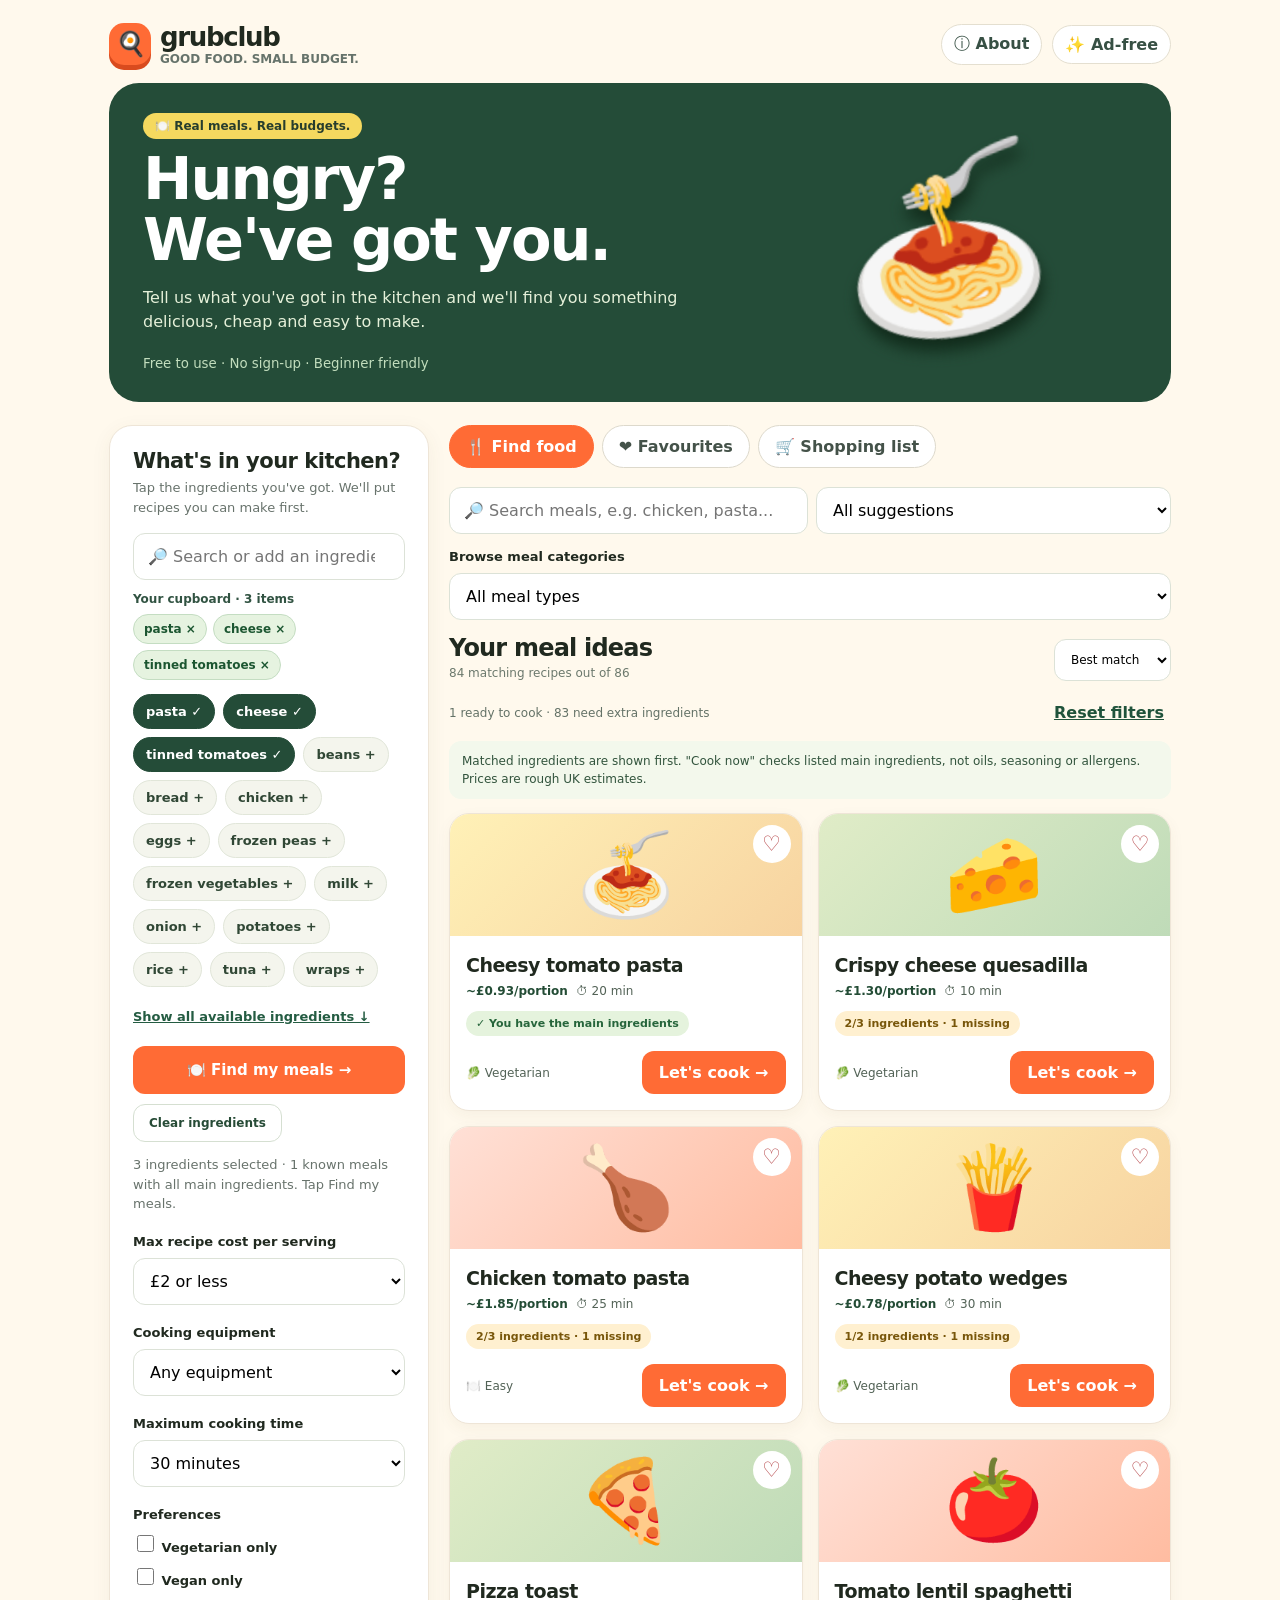
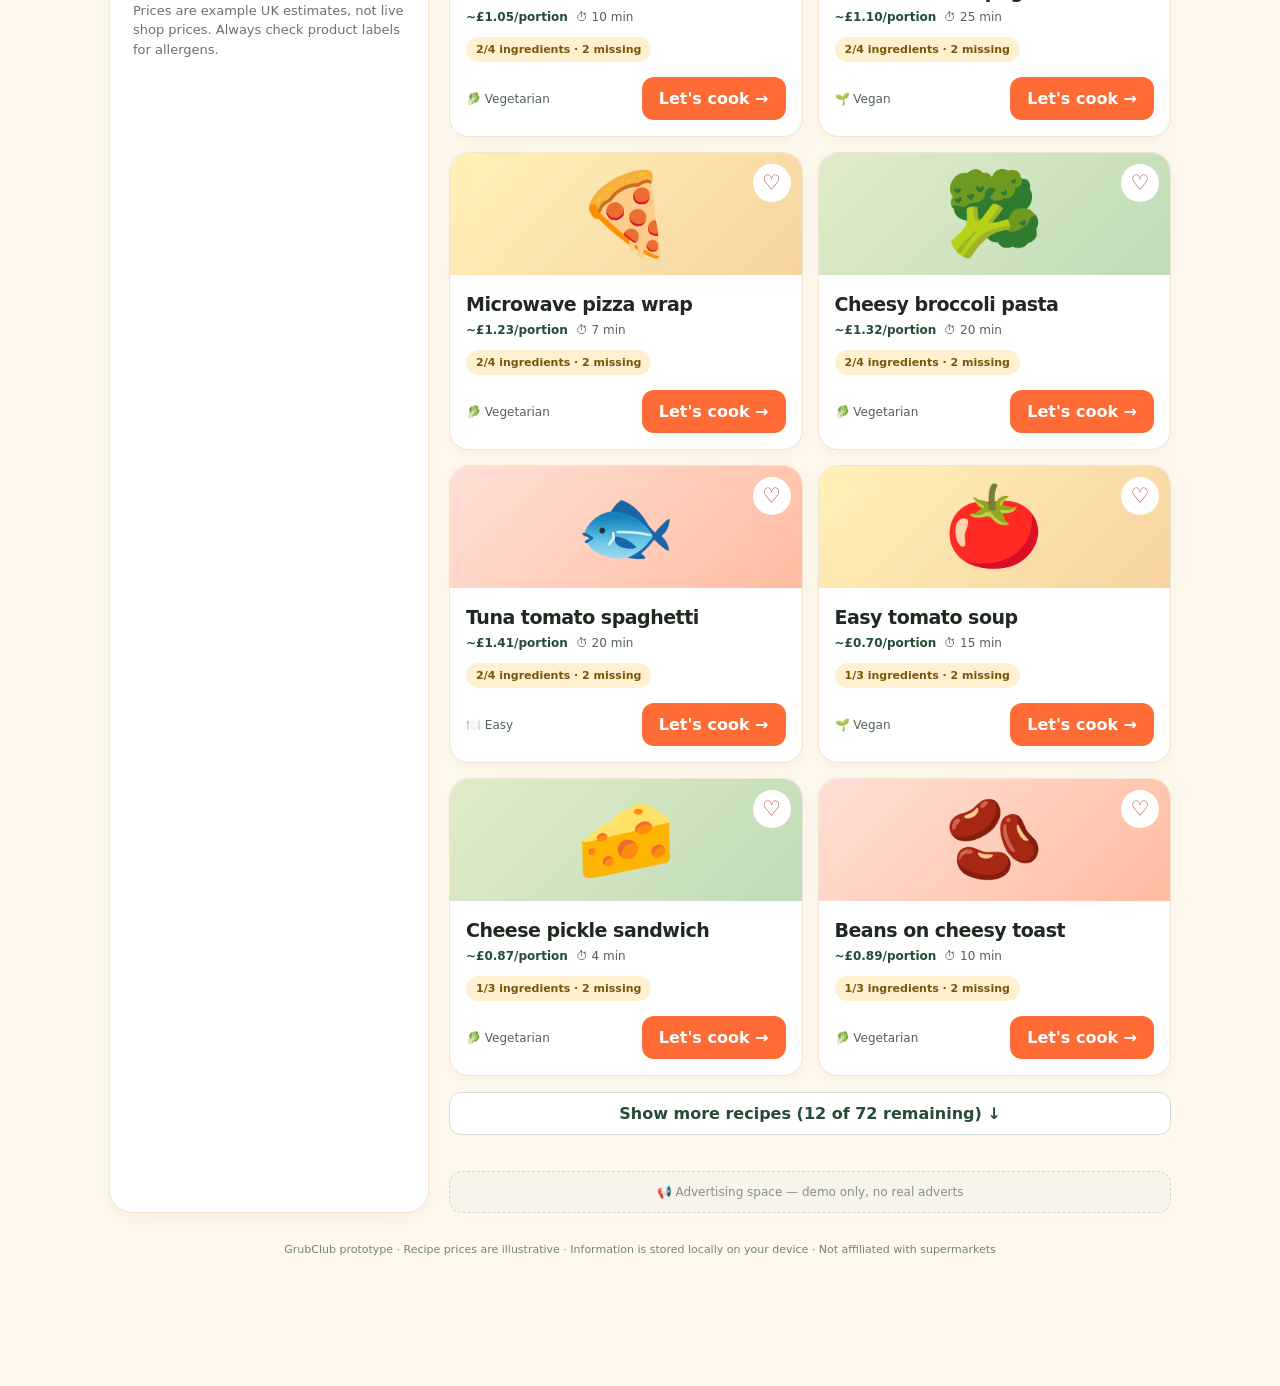
==== index.html @ c7de160d "Optimise GrubClub mobile UX, ingredient matching, search and lazy result browsing" ====
<!DOCTYPE html>
<html lang="en">
<head>
<meta charset="UTF-8"><meta name="viewport" content="width=device-width,initial-scale=1,viewport-fit=cover"><meta name="theme-color" content="#ff6b35"><meta name="description" content="GrubClub: good food, small budget. Find easy meals from ingredients you already have.">
<title>GrubClub — Good food. Small budget.</title>
<style>
:root{font-family:Inter,ui-sans-serif,system-ui,-apple-system,BlinkMacSystemFont,"Segoe UI",sans-serif;color:#20291f;background:#fff9ed;font-synthesis:none}*{box-sizing:border-box}body{margin:0}button,input,select{font:inherit}button{cursor:pointer}button:focus-visible,input:focus-visible,select:focus-visible{outline:3px solid #244c38;outline-offset:3px}.shell{max-width:1100px;margin:auto;min-height:100vh;padding:0 19px 100px}.top{display:flex;justify-content:space-between;align-items:center;padding:22px 0 17px;gap:12px}.brand{display:flex;align-items:center;gap:9px;font-size:26px;font-weight:950;letter-spacing:-1.3px}.logo{display:grid;place-items:center;background:#ff6b35;color:white;border-radius:15px;width:42px;height:42px;font-size:24px;box-shadow:0 5px 0 #d94b1e}.subtitle{font-size:12px;color:#66736b;font-weight:700;letter-spacing:0}.topright{display:flex;align-items:center;gap:10px}.pill{border-radius:999px;background:#fff;border:1px solid #e4dfd0;padding:9px 12px;font-weight:750;color:#375044}.pill:hover{background:#faf0da}.hero{display:grid;grid-template-columns:1.2fr .8fr;gap:25px;align-items:center;background:#244c38;color:#fff;border-radius:30px;padding:30px 34px;overflow:hidden}.hero h1{font-size:clamp(35px,5vw,59px);line-height:1.03;letter-spacing:-2px;margin:10px 0 15px}.hero p{color:#e5f0d9;line-height:1.55;font-size:16px;margin:0 0 18px}.hero small{color:#c2ddbd}.heroArt{font-size:clamp(100px,15vw,170px);text-align:center;filter:drop-shadow(0 12px 8px #102a1a);transform:rotate(-9deg)}.tag{display:inline-flex;background:#f5d95f;color:#273d2d;border-radius:99px;padding:6px 12px;font-size:12px;font-weight:850}.mainGrid{display:grid;grid-template-columns:320px 1fr;gap:20px;margin-top:23px}.panel{background:#fff;border:1px solid #eee5d7;border-radius:23px;box-shadow:0 5px 20px #614c2810;padding:23px}.panel h2{font-size:21px;letter-spacing:-.5px;margin:0 0 5px}.muted{color:#68736c;font-size:13px;line-height:1.5}.search{width:100%;border:1px solid #dce2d7;border-radius:12px;padding:13px 14px;margin-top:16px;background:#fff}.chips{display:flex;flex-wrap:wrap;gap:8px;margin:14px 0}.chip{background:#f4f5ed;color:#304735;border:1px solid #e1e6d9;border-radius:99px;padding:9px 12px;font-size:13px;font-weight:750}.chip.active{background:#244c38;color:white;border-color:#244c38}.chip:hover{transform:translateY(-1px)}.field{margin:20px 0 0}.field label,.fieldTitle{display:block;font-size:13px;font-weight:850;margin-bottom:9px}.select{width:100%;background:#fff;border:1px solid #dce2d7;border-radius:12px;padding:12px}.checklabel{display:flex;gap:9px;align-items:center;font-size:13px;margin:10px 0}.checklabel input{width:17px;height:17px;accent-color:#244c38}.tabs{display:flex;gap:8px;flex-wrap:wrap;margin:0 0 19px}.tab{background:#fff;border:1px solid #ddd9cc;color:#445249;border-radius:99px;padding:11px 16px;font-weight:800}.tab.active{background:#ff6b35;border-color:#ff6b35;color:white}.righthead{display:flex;justify-content:space-between;gap:9px;align-items:end;margin-bottom:15px}.righthead h2{margin:0;font-size:24px;letter-spacing:-.8px}.count{font-size:12px;color:#6c796d}.cards{display:grid;grid-template-columns:repeat(2,minmax(0,1fr));gap:15px}.recipe{background:#fff;border:1px solid #eee5d7;border-radius:20px;overflow:hidden;box-shadow:0 5px 15px #614c280d;display:flex;flex-direction:column}.recipeTop{height:122px;display:flex;align-items:center;justify-content:center;position:relative;font-size:80px;background:linear-gradient(135deg,#fff1b7,#f7d3a0)}.recipe:nth-child(3n+2) .recipeTop{background:linear-gradient(135deg,#e0ecc7,#bfdbb8)}.recipe:nth-child(3n) .recipeTop{background:linear-gradient(135deg,#ffe0d6,#ffbca1)}.heart{position:absolute;right:11px;top:11px;border:0;border-radius:50%;width:38px;height:38px;background:#fff;color:#b7494c;font-size:21px}.recipeBody{padding:16px;display:flex;flex-direction:column;flex:1}.recipeBody h3{margin:2px 0 8px;font-size:19px;letter-spacing:-.5px}.meta{display:flex;gap:8px;flex-wrap:wrap;color:#526256;font-size:12px;margin-bottom:13px}.cost{font-weight:900;color:#234c35}.available{background:#e5f3dd;color:#26653b;display:inline-flex;align-self:flex-start;border-radius:99px;padding:6px 10px;font-size:11px;font-weight:850}.missing{background:#fff0d0;color:#78560a}.recipeBottom{display:flex;align-items:center;justify-content:space-between;gap:6px;margin-top:auto;padding-top:15px}.primary{border:0;background:#ff6b35;color:#fff;border-radius:12px;padding:12px 17px;font-weight:850}.primary:hover{background:#e95624}.secondary{border:1px solid #d5dfd1;background:white;color:#264b36;border-radius:12px;padding:11px 15px;font-weight:800}.mini{font-size:12px;color:#526256}.empty{padding:45px 25px;background:#fff;border-radius:20px;text-align:center;color:#66736b}.bottomnav{position:fixed;bottom:0;left:0;right:0;background:#fff;border-top:1px solid #eee5d7;display:none;justify-content:space-around;z-index:10;padding:9px 0 calc(9px + env(safe-area-inset-bottom))}.bottomnav button{border:0;background:transparent;font-weight:800;color:#526457;padding:8px;font-size:12px}.bottomnav button.active{color:#e95624}.modalBg{position:fixed;inset:0;background:#112017b8;z-index:20;display:none;align-items:center;justify-content:center;padding:16px}.modalBg.open{display:flex}.modal{background:#fffefa;border-radius:26px;width:min(680px,100%);max-height:92vh;overflow:auto;box-shadow:0 15px 70px #0005}.modalHeader{padding:25px 25px 5px;display:flex;justify-content:space-between;align-items:start;gap:8px}.modalHeader h2{font-size:27px;margin:8px 0}.close{border:0;background:#f2eee5;border-radius:50%;height:36px;width:36px;font-size:22px}.modalBody{padding:10px 25px 25px}.steps{padding-left:23px}.steps li{margin:0 0 15px;line-height:1.6}.ingrow{display:flex;justify-content:space-between;gap:8px;padding:11px 0;border-bottom:1px solid #eee}.notice{background:#fff6d6;border-radius:12px;color:#71570b;padding:12px;font-size:12px;line-height:1.5;margin-top:14px}.listrow{display:flex;align-items:center;gap:12px;padding:13px 0;border-bottom:1px solid #eee}.listrow input{accent-color:#244c38;width:19px;height:19px}.listrow.done{text-decoration:line-through;color:#999}.toolbar{display:flex;gap:8px;flex-wrap:wrap;margin:15px 0}.metric{padding:14px;border-radius:15px;background:#f0f6e8;margin:12px 0;color:#264b36}.footer{text-align:center;color:#758175;font-size:11px;margin:30px 0}.banner{margin-top:20px;border:1px dashed #d3d5ca;border-radius:13px;background:#f7f4ea;text-align:center;color:#889084;font-size:12px;padding:13px}.hidden{display:none!important}.ingredientActions{display:flex;gap:10px;align-items:center;flex-wrap:wrap;margin-top:14px}.findMeals{flex:1;min-width:170px;font-size:15px;padding:15px 12px}.resultsFlash{animation:flashResults 1.2s ease-out}@keyframes flashResults{0%{box-shadow:0 0 0 5px #ff6b3580}100%{box-shadow:none}}@media(max-width:760px){#resultsPanel{scroll-margin-top:15px}}@media(max-width:760px){.shell{padding:0 13px 95px}.hero{grid-template-columns:1fr;padding:24px 22px}.heroArt{display:none}.mainGrid{grid-template-columns:1fr}.panel{padding:17px}.top{padding:15px 2px}.brand{font-size:23px}.cards{grid-template-columns:repeat(2,minmax(0,1fr));gap:10px}.recipeTop{height:95px;font-size:65px}.recipeBody{padding:12px}.recipeBody h3{font-size:16px}.recipeBottom{flex-wrap:wrap}.primary{padding:10px 13px}.bottomnav{display:flex}.righthead h2{font-size:21px}.topright .pill{font-size:12px;padding:8px}.hero h1{font-size:38px}.mainGrid{margin-top:16px}}@media(max-width:390px){.cards{grid-template-columns:1fr}.recipeTop{height:115px}.recipeBody h3{font-size:19px}}
.selectionSummary{margin-top:12px}.selectedLabel{font-size:12px;font-weight:800;color:#315342}.selectedChips{display:flex;gap:6px;flex-wrap:wrap;margin:8px 0}.selectedChip{border:1px solid #c4ddc2;background:#e6f3e0;color:#1c5631;border-radius:99px;padding:7px 10px;font-size:12px;font-weight:800}.ingredientsToggle{padding:8px 0;border:0;background:transparent;color:#245c42;font-size:13px;font-weight:800;text-decoration:underline}.resultTools{display:flex;gap:8px;align-items:center;flex-wrap:wrap;margin:0 0 15px}.resultTools input{flex:1;min-width:145px;margin:0}.resultTools select{flex:1;min-width:135px}.resultToolbar{display:flex;align-items:center;justify-content:space-between;gap:8px;flex-wrap:wrap;margin:0 0 12px}.matchInfo{font-size:12px;color:#647267}.loadmore{width:100%;margin:16px 0;font-weight:850}.resetLink{background:transparent;border:0;color:#20533b;text-decoration:underline;font-weight:800;padding:7px}.resultsNotice{padding:11px 13px;background:#f3f8ec;border-radius:12px;margin-bottom:14px;color:#32543d;font-size:12px;line-height:1.5}@media(max-width:760px){.hero{padding:21px 19px}.hero h1{font-size:34px;margin:8px 0}.hero p{font-size:14px}.top{padding:12px 2px}.resultTools{display:grid;grid-template-columns:1fr 1fr}.resultTools input{grid-column:1/-1}.resultTools select{width:100%;min-width:0}}\n</style>
</head>
<body>
<div class="shell">
 <header class="top"><div class="brand"><div class="logo">🍳</div><div>grubclub<div class="subtitle">GOOD FOOD. SMALL BUDGET.</div></div></div><div class="topright"><button class="pill" id="infoBtn">ⓘ About</button><button class="pill" id="plusBtn">✨ Ad-free</button></div></header>
 <section class="hero"><div><span class="tag">🍽️ Real meals. Real budgets.</span><h1>Hungry?<br>We've got you.</h1><p>Tell us what you've got in the kitchen and we'll find you something delicious, cheap and easy to make.</p><small>Free to use · No sign-up · Beginner friendly</small></div><div class="heroArt" aria-hidden="true">🍝</div></section>
 <div class="mainGrid"><aside class="panel" id="filterPanel"><h2>What's in your kitchen?</h2><div class="muted">Tap the ingredients you've got. We'll put recipes you can make first.</div><input id="ingredientSearch" class="search" type="search" placeholder="🔎 Search or add an ingredient..." aria-label="Search ingredients"><div id="selectionSummary" class="selectionSummary"></div><div class="chips" id="ingredientChips"></div><button id="showAllIngredients" class="ingredientsToggle" type="button" aria-expanded="false">Show all available ingredients ↓</button><div class="ingredientActions"><button id="findMeals" class="primary findMeals">🍽️ Find my meals →</button><button id="clearBtn" class="secondary" style="font-size:12px">Clear ingredients</button></div><p id="matchHint" class="muted" aria-live="polite">Choose your ingredients, then tap Find my meals.</p><div class="field"><label for="budget">Max recipe cost per serving</label><select class="select" id="budget"><option value="999">Any budget</option><option value="1">£1 or less</option><option value="1.5">£1.50 or less</option><option value="2" selected>£2 or less</option><option value="3">£3 or less</option></select></div><div class="field"><label for="equipment">Cooking equipment</label><select class="select" id="equipment"><option value="any">Any equipment</option><option value="hob">Hob</option><option value="microwave">Microwave only</option><option value="air fryer">Air fryer</option><option value="oven">Oven</option><option value="kettle">Kettle only</option></select></div><div class="field"><label for="maxTime">Maximum cooking time</label><select class="select" id="maxTime"><option value="999">Any time</option><option value="10">10 minutes</option><option value="20">20 minutes</option><option value="30" selected>30 minutes</option><option value="60">1 hour</option></select></div><div class="field"><div class="fieldTitle">Preferences</div><label class="checklabel"><input type="checkbox" id="vegetarian"> Vegetarian only</label><label class="checklabel"><input type="checkbox" id="vegan"> Vegan only</label></div><p class="muted">Prices are example UK estimates, not live shop prices. Always check product labels for allergens.</p></aside>
 <main id="resultsPanel"><nav class="tabs" id="tabs" aria-label="Sections"><button class="tab active" data-tab="recipes">🍴 Find food</button><button class="tab" data-tab="favourites">❤️ Favourites</button><button class="tab" data-tab="shopping">🛒 Shopping list</button></nav><div id="recipesView"><div class="resultTools"><input id="recipeSearch" class="search" type="search" placeholder="🔎 Search meals, e.g. chicken, pasta..." aria-label="Search recipe names and ingredients"><select id="resultMode" class="select" aria-label="Match type"><option value="all">All suggestions</option><option value="now">Cook with what I have</option><option value="almost">Up to 2 ingredients missing</option></select></div><div class="field" style="margin:0 0 14px"><label for="category">Browse meal categories</label><select class="select" id="category"><option value="all">All meal types</option><option value="Breakfast">Breakfast</option><option value="Lunch">Lunch</option><option value="Pasta & rice">Pasta & rice</option><option value="Vegetarian & vegan">Vegetarian & vegan</option><option value="Microwave & no-oven">Microwave & no-oven</option><option value="Fish">Fish</option><option value="Meat & chicken">Meat & chicken</option><option value="Quick & easy">Quick & easy</option></select></div><div class="righthead"><div><h2>Your meal ideas</h2><span class="count" id="resultsCount"></span></div><select id="sort" class="select" style="width:auto;font-size:12px" aria-label="Sort recipes"><option value="match">Best match</option><option value="cheap">Lowest cost</option><option value="fast">Quickest</option></select></div><div class="resultToolbar"><span class="matchInfo" id="matchingSummary"></span><button type="button" class="resetLink" id="resetFilters">Reset filters</button></div><div id="resultsNotice" class="resultsNotice">Recipes are ranked by what you own. Cost figures are illustrative, not live shop prices.</div><div class="cards" id="recipeCards"></div><button id="loadMore" class="secondary loadmore hidden" type="button">Show more recipes ↓</button></div><div id="favouritesView" class="hidden"><div class="righthead"><h2>Saved favourites ❤️</h2></div><div class="cards" id="favouriteCards"></div></div><div id="shoppingView" class="hidden"><div class="righthead"><h2>Shopping list 🛒</h2></div><div class="panel"><div class="muted">Add missing ingredients from a recipe. Your list stays on this device.</div><div id="shoppingItems"></div><div class="toolbar"><button class="secondary" id="copyList">Copy list</button><button class="secondary" id="clearList">Clear list</button></div></div></div><div class="banner">📢 Advertising space — demo only, no real adverts</div></main></div>
 <div class="footer">GrubClub prototype · Recipe prices are illustrative · Information is stored locally on your device · Not affiliated with supermarkets</div>
</div>
<nav class="bottomnav" id="bottomnav"><button data-tab="recipes" class="active">🍴<br>Recipes</button><button data-tab="favourites">❤️<br>Saved</button><button data-tab="shopping">🛒<br>Shopping</button><button id="mobileFilter">⚙️<br>Filters</button></nav>
<div id="recipeModal" class="modalBg" role="presentation"><div class="modal" role="dialog" aria-modal="true" aria-labelledby="modalTitle"><div id="modalContent"></div></div></div>
<div id="infoModal" class="modalBg" role="presentation"><div class="modal" role="dialog" aria-modal="true" aria-labelledby="infoTitle"><div class="modalHeader"><h2 id="infoTitle">About GrubClub</h2><button class="close" data-close="infoModal" aria-label="Close">×</button></div><div class="modalBody"><p>GrubClub helps you find quick, affordable meals from ingredients you already have. This is a functional prototype, not a published product.</p><p>Recipe costs are illustrative estimates for a UK audience, not live supermarket prices. Food may require cooking oil, water or seasoning; instructions identify these basics where used.</p><p><b>Food safety:</b> Follow packaging instructions, check allergens and use safe cooking temperatures. Never eat spoiled food. People with severe allergies should independently verify every ingredient and possible cross-contact.</p><p><b>Privacy:</b> This prototype saves ingredients, favourites and shopping-list items only in your browser's local storage. It has no accounts, analytics, adverts, server uploads or payment processing.</p></div></div></div>
<div id="plusModal" class="modalBg" role="presentation"><div class="modal" role="dialog" aria-modal="true" aria-labelledby="plusTitle"><div class="modalHeader"><h2 id="plusTitle">GrubClub Plus ✨</h2><button class="close" data-close="plusModal" aria-label="Close">×</button></div><div class="modalBody"><p><b>Planned upgrade:</b> £4.99 one-off to remove all advertising permanently.</p><p>This prototype does not serve real ads or take payments. A production version would use Apple and Google in-app purchases, with entitlement restoration.</p><button class="primary" data-close="plusModal">Got it</button></div></div></div>
<script>
'use strict';
const recipes=[
{id:1,name:'Cheesy tomato pasta',emoji:'🍝',cost:0.93,time:20,equip:['hob'],tags:['vegetarian'],ings:{'pasta':'100 g','tinned tomatoes':'200 g','cheese':'25 g'},basics:['salt','oil'],steps:['Boil a pan of water. Add the pasta and cook for the time shown on its packet.','Warm the tinned tomatoes in another pan for 5 minutes, stirring occasionally.','Drain the pasta carefully, keeping a splash of cooking water.','Mix pasta with tomato sauce and a little reserved water. Sprinkle with grated cheese.'],note:'Take care draining boiling water.'},
{id:2,name:'Beans on cheesy toast',emoji:'🫘',cost:0.89,time:10,equip:['hob','toaster'],tags:['vegetarian'],ings:{'bread':'2 slices','beans':'200 g','cheese':'25 g'},basics:[],steps:['Toast the bread until golden.','Heat the beans in a saucepan, stirring until piping hot.','Spoon beans over the toast and scatter grated cheese on top.'],note:'You can heat the beans in a microwave-safe bowl instead; follow pack instructions.'},
{id:3,name:'Egg fried rice',emoji:'🍚',cost:1.20,time:15,equip:['hob'],tags:['vegetarian'],ings:{'rice':'75 g dry or 180 g cooked','eggs':'2','frozen vegetables':'100 g','soy sauce':'1 tbsp'},basics:['oil'],steps:['Cook rice following the packet instructions, or use freshly cooked rice.','Heat frozen vegetables thoroughly in a frying pan with a little oil.','Push vegetables to one side, add beaten eggs and stir until fully set.','Add rice and soy sauce; stir until everything is steaming hot.'],note:'For leftover rice, refrigerate quickly and use within 24 hours. Reheat only once until steaming hot.'},
{id:4,name:'Microwave jacket potato',emoji:'🥔',cost:1.10,time:15,equip:['microwave'],tags:['vegetarian'],ings:{'potatoes':'1 large','beans':'150 g','cheese':'20 g'},basics:[],steps:['Scrub the potato, prick the skin several times and place on a microwave-safe plate.','Microwave on high for around 5 minutes, turn over, then cook in shorter bursts until tender all the way through. Total time depends on potato size and microwave power.','Heat beans separately until piping hot, following package instructions.','Carefully open the potato and add beans and cheese.'],note:'The potato will be very hot. Use an oven mitt and do not use foil in the microwave.'},
{id:5,name:'Peanut butter banana toast',emoji:'🍌',cost:0.65,time:5,equip:[],tags:['vegetarian','vegan'],ings:{'bread':'2 slices','peanut butter':'1 tbsp','banana':'1'},basics:[],steps:['Toast the bread, if you have a toaster.','Spread peanut butter over the bread.','Slice the banana and arrange on top.'],note:'Contains peanuts and may contain other allergens depending on bread.'},
{id:6,name:'Pesto pasta with peas',emoji:'🌿',cost:1.25,time:15,equip:['hob'],tags:['vegetarian'],ings:{'pasta':'100 g','pesto':'1 tbsp','frozen peas':'80 g'},basics:[],steps:['Cook pasta in boiling water following the packet instructions.','Add frozen peas for the final few minutes, ensuring they are fully cooked.','Drain, then stir in pesto off the heat.'],note:'Check pesto labels: some contain animal rennet or nuts.'},
{id:7,name:'Microwave porridge',emoji:'🥣',cost:0.43,time:6,equip:['microwave'],tags:['vegetarian'],ings:{'oats':'50 g','milk':'200 ml','banana':'1'},basics:[],steps:['Combine oats and milk in a large microwave-safe bowl.','Microwave for 90 seconds, stir, then heat in shorter bursts until thick and bubbling. Watch to prevent overflowing.','Leave to stand briefly, then top with sliced banana.'],note:'Use a large bowl as porridge can bubble over. Milk alternatives work too.'},
{id:8,name:'Tomato bean chilli',emoji:'🌶️',cost:1.05,time:25,equip:['hob'],tags:['vegetarian','vegan'],ings:{'kidney beans':'200 g','tinned tomatoes':'200 g','onion':'1 small','rice':'75 g'},basics:['oil','chilli powder'],steps:['Cook rice following its packet instructions.','Chop onion and fry gently in a little oil for about 5 minutes.','Add drained kidney beans, tomatoes and a pinch of chilli powder.','Simmer for 12–15 minutes until hot throughout. Serve over rice.'],note:'Use tinned, ready-cooked kidney beans. Never use uncooked dried kidney beans without proper soaking and boiling.'},
{id:9,name:'Cheesy potato wedges',emoji:'🍟',cost:0.78,time:30,equip:['air fryer'],tags:['vegetarian'],ings:{'potatoes':'2 medium','cheese':'30 g'},basics:['oil','salt'],steps:['Wash potatoes and cut into evenly sized wedges.','Toss with a teaspoon of oil and a little seasoning.','Air fry at 190°C for about 20–25 minutes, shaking halfway, until soft inside and golden outside.','Scatter cheese on top and return briefly until melted.'],note:'Air fryer times vary. Ensure potatoes are cooked all the way through.'},
{id:10,name:'Tuna sweetcorn pasta',emoji:'🐟',cost:1.65,time:15,equip:['hob'],tags:[],ings:{'pasta':'100 g','tuna':'1 small tin','sweetcorn':'80 g','mayonnaise':'1 tbsp'},basics:[],steps:['Cook pasta according to the packet and drain well.','Drain the tuna and sweetcorn.','Mix with pasta and mayonnaise. Serve warm or cool promptly before refrigerating.'],note:'Contains fish and potentially egg. Keep leftovers refrigerated and eat promptly.'},
{id:11,name:'Scrambled egg wrap',emoji:'🌯',cost:1.05,time:10,equip:['hob'],tags:['vegetarian'],ings:{'wraps':'1','eggs':'2','cheese':'20 g'},basics:['oil'],steps:['Beat eggs in a bowl with a fork.','Heat a non-stick pan over medium-low heat with a little oil.','Pour eggs into the pan and stir gently until completely set.','Spoon eggs into a wrap, top with cheese and fold.'],note:'Cook eggs thoroughly if serving someone at higher risk from foodborne illness.'},
{id:12,name:'Easy tomato soup',emoji:'🍅',cost:0.70,time:15,equip:['hob'],tags:['vegetarian','vegan'],ings:{'tinned tomatoes':'400 g','onion':'1 small','stock cube':'1'},basics:['oil','water'],steps:['Finely chop the onion and soften in a little oil for 5 minutes.','Add tomatoes, the stock cube and 200 ml water.','Simmer for 10 minutes. Blend if you have a suitable blender, or leave chunky.'],note:'Allow hot soup to cool slightly before blending; never overfill a blender.'},
{id:13,name:'Crispy cheese quesadilla',emoji:'🧀',cost:1.30,time:10,equip:['hob'],tags:['vegetarian'],ings:{'wraps':'2','cheese':'50 g','tinned tomatoes':'50 g'},basics:[],steps:['Drain any excess liquid from the tinned tomatoes.','Place one wrap in a dry frying pan over low-medium heat. Add cheese and a small amount of tomato.','Top with the second wrap, cook until golden, then flip carefully.','Cook until the cheese is melted. Cut into wedges.'],note:'The filling will be hot.'},
{id:14,name:'Kettle couscous bowl',emoji:'🥗',cost:1.35,time:10,equip:['kettle'],tags:['vegetarian','vegan'],ings:{'couscous':'80 g','chickpeas':'120 g','sweetcorn':'70 g'},basics:['boiling water','salt'],steps:['Add couscous to a heatproof bowl and pour over boiling water to the level directed on the packet.','Cover and leave for the packet-specified time. Fluff with a fork.','Drain canned chickpeas and sweetcorn, then stir into the couscous.','Season as desired and serve.'],note:'Use ready-to-eat canned chickpeas and check the couscous packet instructions.'},
{id:15,name:'Egg and spinach noodles',emoji:'🍜',cost:1.45,time:12,equip:['hob'],tags:['vegetarian'],ings:{'noodles':'1 portion','eggs':'1','spinach':'60 g','soy sauce':'1 tbsp'},basics:['water'],steps:['Bring water to a boil and cook noodles according to the packet.','Add spinach to the pan for the last few minutes, until wilted.','Beat the egg and stir it into the simmering broth until fully cooked.','Stir in soy sauce and serve.'],note:'Ensure egg is completely cooked before eating.'},
{id:16,name:'Chickpea tomato curry',emoji:'🍛',cost:1.35,time:25,equip:['hob'],tags:['vegetarian','vegan'],ings:{'chickpeas':'200 g','tinned tomatoes':'200 g','onion':'1 small','rice':'75 g','curry powder':'1 tsp'},basics:['oil'],steps:['Cook rice according to packet directions.','Chop onion and soften in a pan with a little oil.','Add curry powder and stir for 30 seconds.','Add drained chickpeas and tomatoes and simmer for 12–15 minutes until piping hot. Serve with rice.'],note:'Adjust curry powder to taste; confirm packaged spice allergens.'},
{id:17,name:'Microwave egg mug',emoji:'🍳',cost:0.90,time:5,equip:['microwave'],tags:['vegetarian'],ings:{'eggs':'2','milk':'2 tbsp','cheese':'20 g'},basics:[],steps:['Beat eggs and milk in a large microwave-safe mug; mix in grated cheese.','Microwave for 30 seconds, stir, then continue in 15–20 second bursts until fully set.','Leave to stand briefly before eating.'],note:'Never microwave eggs in their shells. Times vary by microwave; egg must be fully cooked.'},
{id:18,name:'Banana oat pancakes',emoji:'🥞',cost:0.82,time:15,equip:['hob'],tags:['vegetarian'],ings:{'banana':'1','oats':'50 g','eggs':'1'},basics:['oil'],steps:['Mash the banana in a bowl. Mix with the egg and oats.','Heat a lightly oiled frying pan over medium-low heat.','Spoon in small pancakes and cook a few minutes per side, until fully set and golden.'],note:'Cook until the centre is set and no raw egg mixture remains.'},
{id:19,name:'Baked beans rice bowl',emoji:'🍲',cost:0.88,time:20,equip:['hob'],tags:['vegetarian','vegan'],ings:{'rice':'75 g','beans':'200 g','frozen vegetables':'100 g'},basics:[],steps:['Cook rice following packet directions.','Cook frozen vegetables thoroughly according to packet instructions.','Heat baked beans in a saucepan until piping hot.','Combine everything in a bowl and serve.'],note:'Use freshly cooked rice, or follow safe chilled-rice handling rules.'},
{id:20,name:'Air fryer chickpea bites',emoji:'🧆',cost:1.12,time:20,equip:['air fryer'],tags:['vegetarian','vegan'],ings:{'chickpeas':'200 g','curry powder':'1 tsp','wraps':'1'},basics:['oil','salt'],steps:['Drain and dry the canned chickpeas thoroughly.','Toss with a little oil, curry powder and salt.','Air fry at 190°C for 12–15 minutes, shaking halfway until hot and slightly crisp.','Serve in a warm wrap.'],note:'Check your air fryer manual and avoid overfilling the basket.'}
,{id:21,name:'Chicken tomato pasta',emoji:'🍗',cost:1.85,time:25,equip:['hob'],tags:[],ings:{'chicken':'120 g boneless','pasta':'90 g','tinned tomatoes':'200 g'},basics:['oil','salt'],steps:['Cut the chicken into small even pieces on a separate board; wash your hands and utensils thoroughly afterwards.','Cook the pasta in boiling water according to the packet instructions.','Heat a little oil in a frying pan and cook the chicken until completely cooked through (75°C at its centre if using a food thermometer).','Add tinned tomatoes and simmer for 5 minutes, then combine with drained pasta.'],note:'Never wash raw chicken. Keep raw chicken separate from ready-to-eat food and ensure it is thoroughly cooked.'}
,{id:22,name:'Easy chicken fried rice',emoji:'🍚',cost:1.95,time:25,equip:['hob'],tags:[],ings:{'chicken':'100 g boneless','rice':'75 g dry','frozen vegetables':'100 g','soy sauce':'1 tbsp'},basics:['oil'],steps:['Cook rice according to the packet instructions, using it freshly cooked for this recipe.','Cut chicken into small pieces using a separate board and wash hands and utensils thoroughly.','Cook chicken in a hot pan with a little oil until completely cooked through (75°C at its centre if measured).','Add frozen vegetables and cook until hot throughout. Add rice and soy sauce and stir-fry until steaming hot.'],note:'Do not wash raw chicken. Handle cooked rice safely; use freshly cooked rice or follow chilled rice storage guidance.'}
,{id:23,name:'Chicken and cheese wrap',emoji:'🌯',cost:1.90,time:20,equip:['hob'],tags:[],ings:{'chicken':'100 g boneless','wraps':'1','cheese':'25 g','onion':'half'},basics:['oil'],steps:['Slice the onion. On a separate board, cut the chicken into small strips and wash hands and utensils thoroughly.','Cook onion in a little oil for 3 minutes, then add chicken.','Cook until chicken is thoroughly cooked (75°C at its centre if measured).','Place the chicken mixture in the wrap, add cheese, fold and warm briefly in the pan.'],note:'Keep raw chicken away from salads and ready-to-eat foods; cook fully before serving.'}
,{id:24,name:'Air fryer chicken and potatoes',emoji:'🍟',cost:1.95,time:30,equip:['air fryer'],tags:[],ings:{'chicken':'120 g boneless','potatoes':'200 g'},basics:['oil','salt'],steps:['Wash and cut potatoes into thin, even wedges. Toss with a little oil.','Cut chicken into small even pieces using a separate board, then wash hands and utensils thoroughly.','Arrange potatoes and chicken in a single layer in your air fryer, keeping raw chicken away from any food being eaten uncooked.','Cook at 190°C, turning and checking frequently, until potato is tender and chicken is thoroughly cooked (75°C at its centre). The exact time depends on your model and piece sizes.'],note:'Air fryer cooking times vary. Do not rely on colour alone to judge chicken doneness.'}
,{id:25,name:'Chicken and vegetable noodles',emoji:'🍜',cost:1.85,time:20,equip:['hob'],tags:[],ings:{'chicken':'100 g boneless','noodles':'1 portion','frozen vegetables':'100 g','soy sauce':'1 tbsp'},basics:['oil'],steps:['Cut chicken into small pieces on a separate board and clean your hands and equipment.','Cook the chicken in a little oil until thoroughly cooked (75°C at its centre if measured).','Cook noodles according to the packet instructions.','Add frozen vegetables to the chicken pan and cook until hot; toss through noodles and soy sauce.'],note:'Avoid cross-contamination from raw chicken and cook it all the way through.'}
,{id:26,name:'Chicken bean chilli',emoji:'🌶️',cost:1.95,time:30,equip:['hob'],tags:[],ings:{'chicken':'90 g boneless','kidney beans':'120 g canned','tinned tomatoes':'200 g','onion':'half'},basics:['oil','chilli powder'],steps:['Chop onion and gently soften in a little oil.','Cut chicken into small pieces on a separate board; wash your hands and tools afterwards.','Add the chicken and cook through, then add drained canned kidney beans, tomatoes and a little chilli powder.','Simmer until piping hot throughout and chicken is completely cooked (75°C at its centre if using a thermometer).'],note:'Use ready-cooked canned kidney beans. Never use inadequately cooked dried kidney beans.'}
,{id:27,name:'Chicken couscous bowl',emoji:'🥗',cost:1.85,time:20,equip:['hob','kettle'],tags:[],ings:{'chicken':'110 g boneless','couscous':'75 g','frozen peas':'80 g'},basics:['oil','water'],steps:['Prepare couscous according to its packet instructions using boiling water.','Cook frozen peas until hot throughout.','Cut chicken into small even pieces on a separate board and clean hands and tools.','Fry chicken in a little oil until completely cooked (75°C at its centre if measured), then combine with couscous and peas.'],note:'Chicken must be thoroughly cooked and kept separate from ready-to-eat ingredients until then.'}
,{id:28,name:'Chicken sandwich melt',emoji:'🥪',cost:1.70,time:20,equip:['hob'],tags:[],ings:{'chicken':'90 g boneless','bread':'2 slices','cheese':'25 g'},basics:['oil'],steps:['Cut chicken into thin small pieces on a separate board, then wash hands and equipment.','Cook chicken in a lightly oiled frying pan until thoroughly cooked (75°C at its centre if measured).','Put cooked chicken and cheese between the bread slices.','Toast the sandwich in a clean pan over medium-low heat until golden and the cheese melts.'],note:'Ensure chicken is fully cooked before assembling the sandwich.'}
,{id:29,name:'Chicken and egg fried noodles',emoji:'🍜',cost:1.95,time:20,equip:['hob'],tags:[],ings:{'chicken':'90 g boneless','eggs':'1','noodles':'1 portion'},basics:['oil','salt'],steps:['Cook noodles according to their packet instructions.','Cut chicken on a separate board; wash hands and equipment afterwards.','Cook chicken in a hot pan with a little oil until thoroughly cooked (75°C at its centre if measured).','Add beaten egg and stir until completely set, then mix through cooked noodles until hot.'],note:'Check chicken and egg are fully cooked, and keep raw chicken from contaminating other ingredients.'}
,{id:30,name:'Chicken and tomato rice',emoji:'🍲',cost:1.90,time:30,equip:['hob'],tags:[],ings:{'chicken':'100 g boneless','rice':'75 g','tinned tomatoes':'150 g'},basics:['oil','water'],steps:['Cook rice according to packet directions.','Cut chicken into small pieces on a separate board; wash hands and tools.','Fry chicken in a little oil until fully cooked (75°C at its centre if measured).','Stir in tomatoes, simmer for 5 minutes and serve over freshly cooked rice.'],note:'Ensure chicken is fully cooked; refrigerate cooked rice promptly if saving leftovers.'}
,{id:31,name:'Cheesy chicken jacket potato',emoji:'🥔',cost:1.98,time:25,equip:['microwave','hob'],tags:[],ings:{'chicken':'90 g boneless','potatoes':'1 large','cheese':'25 g'},basics:['oil'],steps:['Prick the potato and microwave on a safe plate in short bursts, turning halfway, until tender throughout.','Cut chicken on a separate board, clean hands and equipment, and pan-fry in a little oil until fully cooked (75°C at its centre if measured).','Split the hot potato, add cooked chicken and grated cheese and serve.'],note:'Take care with hot potatoes, and never microwave foil. Do not undercook chicken.'}
,{id:32,name:'Chicken and chickpea curry',emoji:'🍛',cost:1.95,time:25,equip:['hob'],tags:[],ings:{'chicken':'90 g boneless','chickpeas':'100 g canned','tinned tomatoes':'150 g','curry powder':'1 tsp'},basics:['oil'],steps:['Cut chicken into bite-sized pieces using a separate board and wash hands and equipment.','Cook chicken in a little oil in a pan until thoroughly cooked (75°C at its centre if measured).','Add drained canned chickpeas, tomatoes and curry powder.','Simmer together for 10 minutes, stirring, until thoroughly hot.'],note:'Use ready-cooked canned chickpeas and fully cook chicken. Check spice packaging for allergens.'}
,
{"id":33,"category":"Breakfast","name":"Overnight berry oats","emoji":"🫐","cost":0.82,"time":5,"equip":[],"tags":["vegetarian"],"ings":{"oats":"50 g","milk":"150 ml","yoghurt":"2 tbsp","frozen berries":"60 g"},"basics":[],"steps":["Mix oats, milk and yoghurt in a clean tub.","Thaw berries as instructed on their packet and add.","Cover and refrigerate overnight; enjoy chilled."],"note":"Check packaging, allergens and food safety guidance. Prices are illustrative UK estimates, not live supermarket prices."},
{"id":34,"category":"Breakfast","name":"Eggy bread","emoji":"🍞","cost":0.68,"time":10,"equip":["hob"],"tags":["vegetarian"],"ings":{"eggs":"1","bread":"2 slices","milk":"2 tbsp"},"basics":[],"steps":["Beat egg and milk together in a shallow bowl.","Dip bread into the mixture.","Fry in a lightly oiled pan until golden and completely cooked through."],"note":"Check packaging, allergens and food safety guidance. Prices are illustrative UK estimates, not live supermarket prices."},
{"id":35,"category":"Breakfast","name":"Yoghurt banana crunch","emoji":"🍌","cost":0.95,"time":3,"equip":[],"tags":["vegetarian"],"ings":{"yoghurt":"150 g","banana":"1","oats":"30 g"},"basics":[],"steps":["Spoon yoghurt into a clean bowl.","Slice the banana and add.","Sprinkle oats on top and enjoy immediately."],"note":"Check packaging, allergens and food safety guidance. Prices are illustrative UK estimates, not live supermarket prices."},
{"id":36,"category":"Breakfast","name":"Cheese and spinach omelette","emoji":"🍳","cost":1.2,"time":12,"equip":["hob"],"tags":["vegetarian"],"ings":{"eggs":"2","cheese":"25 g","spinach":"40 g"},"basics":[],"steps":["Wilt spinach in a non-stick pan.","Pour over beaten eggs and cook on medium-low heat.","Scatter over cheese and fold; ensure eggs are completely set."],"note":"Check packaging, allergens and food safety guidance. Prices are illustrative UK estimates, not live supermarket prices."},
{"id":37,"category":"Breakfast","name":"Apple pancakes","emoji":"🥞","cost":0.93,"time":15,"equip":["hob"],"tags":["vegetarian"],"ings":{"flour":"60 g","milk":"90 ml","eggs":"1","apple":"half"},"basics":[],"steps":["Whisk flour, milk and egg until smooth.","Grate apple into the mixture.","Fry small pancakes in a little oil, turning, until fully set."],"note":"Check packaging, allergens and food safety guidance. Prices are illustrative UK estimates, not live supermarket prices."},
{"id":38,"category":"Breakfast","name":"Microwave banana oat mug","emoji":"🥣","cost":0.79,"time":6,"equip":["microwave"],"tags":["vegetarian"],"ings":{"banana":"1","oats":"40 g","milk":"80 ml","eggs":"1"},"basics":[],"steps":["Mash banana and mix with oats, milk and egg in a large microwave-safe mug.","Microwave in short bursts, checking regularly.","Continue until fully set throughout; cool briefly before eating."],"note":"Check packaging, allergens and food safety guidance. Prices are illustrative UK estimates, not live supermarket prices."},
{"id":39,"category":"Breakfast","name":"Peanut butter apple porridge","emoji":"🍎","cost":0.78,"time":8,"equip":["microwave"],"tags":["vegetarian","vegan"],"ings":{"oats":"50 g","oat milk":"200 ml","apple":"1","peanut butter":"1 tbsp"},"basics":[],"steps":["Microwave oats and oat milk in a large bowl in short bursts until thick.","Dice the apple.","Top porridge with apple and peanut butter."],"note":"Check packaging, allergens and food safety guidance. Prices are illustrative UK estimates, not live supermarket prices."},
{"id":40,"category":"Breakfast","name":"Breakfast bean wrap","emoji":"🌯","cost":0.92,"time":10,"equip":["hob"],"tags":["vegetarian"],"ings":{"wraps":"1","beans":"150 g","eggs":"1"},"basics":[],"steps":["Warm baked beans until piping hot.","Scramble the egg in a separate pan until completely set.","Add both to a wrap and roll it up."],"note":"Check packaging, allergens and food safety guidance. Prices are illustrative UK estimates, not live supermarket prices."},
{"id":41,"category":"Lunch","name":"Tuna mayo sandwich","emoji":"🥪","cost":1.45,"time":5,"equip":[],"tags":[],"ings":{"tuna":"1 small tin","bread":"2 slices","mayonnaise":"1 tbsp","sweetcorn":"40 g"},"basics":[],"steps":["Drain tuna and sweetcorn.","Combine with mayonnaise.","Spoon between slices of bread and eat promptly or refrigerate."],"note":"Check packaging, allergens and food safety guidance. Prices are illustrative UK estimates, not live supermarket prices."},
{"id":42,"category":"Lunch","name":"Hummus cucumber wrap","emoji":"🥒","cost":1.15,"time":5,"equip":[],"tags":["vegetarian","vegan"],"ings":{"wraps":"1","hummus":"3 tbsp","cucumber":"quarter","carrot":"half"},"basics":[],"steps":["Spread hummus on the wrap.","Slice cucumber and grate carrot.","Add the vegetables, roll and slice."],"note":"Check packaging, allergens and food safety guidance. Prices are illustrative UK estimates, not live supermarket prices."},
{"id":43,"category":"Lunch","name":"Pizza toast","emoji":"🍕","cost":1.05,"time":10,"equip":["oven"],"tags":["vegetarian"],"ings":{"bread":"2 slices","tinned tomatoes":"3 tbsp","cheese":"35 g","onion":"quarter"},"basics":[],"steps":["Heat the grill or oven according to its instructions.","Spread drained tomatoes on bread; add finely chopped onion and grated cheese.","Cook until bubbling and golden."],"note":"Check packaging, allergens and food safety guidance. Prices are illustrative UK estimates, not live supermarket prices."},
{"id":44,"category":"Lunch","name":"Tuna pasta salad","emoji":"🍝","cost":1.68,"time":20,"equip":["hob"],"tags":[],"ings":{"pasta":"90 g","tuna":"1 small tin","sweetcorn":"70 g","mayonnaise":"1 tbsp"},"basics":[],"steps":["Cook pasta according to packet directions.","Drain and cool promptly if serving cold.","Mix with drained tuna, sweetcorn and mayonnaise; refrigerate leftovers promptly."],"note":"Check packaging, allergens and food safety guidance. Prices are illustrative UK estimates, not live supermarket prices."},
{"id":45,"category":"Lunch","name":"Greek chickpea bowl","emoji":"🥗","cost":1.7,"time":10,"equip":[],"tags":["vegetarian"],"ings":{"chickpeas":"150 g canned","cucumber":"quarter","tomatoes":"1","feta":"35 g"},"basics":[],"steps":["Drain and rinse canned chickpeas.","Chop cucumber and tomato.","Toss together and crumble feta over the bowl."],"note":"Check packaging, allergens and food safety guidance. Prices are illustrative UK estimates, not live supermarket prices."},
{"id":46,"category":"Lunch","name":"Cheese pickle sandwich","emoji":"🧀","cost":0.87,"time":4,"equip":[],"tags":["vegetarian"],"ings":{"bread":"2 slices","cheese":"35 g","pickle":"1 tbsp"},"basics":[],"steps":["Slice the cheese.","Spread pickle on one slice of bread.","Add cheese, close sandwich and serve."],"note":"Check packaging, allergens and food safety guidance. Prices are illustrative UK estimates, not live supermarket prices."},
{"id":47,"category":"Lunch","name":"Cottage cheese jacket potato","emoji":"🥔","cost":1.25,"time":15,"equip":["microwave"],"tags":["vegetarian"],"ings":{"potatoes":"1 large","cottage cheese":"100 g","sweetcorn":"60 g"},"basics":[],"steps":["Scrub and prick potato; microwave in bursts, turning, until soft throughout.","Drain sweetcorn and stir into cottage cheese.","Split potato carefully and spoon on topping."],"note":"Check packaging, allergens and food safety guidance. Prices are illustrative UK estimates, not live supermarket prices."},
{"id":48,"category":"Lunch","name":"Peanut noodle salad","emoji":"🥜","cost":1.35,"time":15,"equip":["hob"],"tags":["vegetarian","vegan"],"ings":{"noodles":"1 portion","carrot":"1","cucumber":"quarter","peanut butter":"1 tbsp","soy sauce":"1 tsp"},"basics":[],"steps":["Cook noodles as instructed and drain.","Mix peanut butter, soy sauce and warm water into a dressing.","Mix with grated carrot and sliced cucumber; serve promptly."],"note":"Check packaging, allergens and food safety guidance. Prices are illustrative UK estimates, not live supermarket prices."},
{"id":49,"category":"Pasta & rice","name":"Creamy mushroom pasta","emoji":"🍄","cost":1.62,"time":20,"equip":["hob"],"tags":["vegetarian"],"ings":{"pasta":"90 g","mushrooms":"100 g","cream cheese":"40 g","garlic":"1 clove"},"basics":[],"steps":["Cook pasta according to packet directions.","Slice and fry mushrooms with garlic until softened.","Stir cream cheese and a splash of pasta water into the mushrooms; toss with pasta."],"note":"Check packaging, allergens and food safety guidance. Prices are illustrative UK estimates, not live supermarket prices."},
{"id":50,"category":"Pasta & rice","name":"Lemon chickpea pasta","emoji":"🍋","cost":1.28,"time":18,"equip":["hob"],"tags":["vegetarian","vegan"],"ings":{"pasta":"90 g","chickpeas":"120 g canned","lemon":"half","garlic":"1 clove"},"basics":[],"steps":["Cook pasta as directed on packet.","Briefly warm chopped garlic in oil and add drained canned chickpeas.","Toss with pasta, lemon juice and a splash of cooking water."],"note":"Check packaging, allergens and food safety guidance. Prices are illustrative UK estimates, not live supermarket prices."},
{"id":51,"category":"Pasta & rice","name":"Cheesy broccoli pasta","emoji":"🥦","cost":1.32,"time":20,"equip":["hob"],"tags":["vegetarian"],"ings":{"pasta":"90 g","broccoli":"100 g","cheese":"35 g","milk":"60 ml"},"basics":[],"steps":["Boil pasta, adding broccoli near the end until tender.","Drain, keeping a little cooking water.","Warm milk gently and melt in cheese; stir through pasta and broccoli."],"note":"Check packaging, allergens and food safety guidance. Prices are illustrative UK estimates, not live supermarket prices."},
{"id":52,"category":"Pasta & rice","name":"Tomato lentil spaghetti","emoji":"🍅","cost":1.1,"time":25,"equip":["hob"],"tags":["vegetarian","vegan"],"ings":{"pasta":"90 g","red lentils":"60 g dry","tinned tomatoes":"200 g","onion":"half"},"basics":[],"steps":["Cook red lentils according to their packet until soft.","Soften chopped onion in oil and add tomatoes and cooked lentils; simmer.","Cook pasta separately and toss with the sauce."],"note":"Check packaging, allergens and food safety guidance. Prices are illustrative UK estimates, not live supermarket prices."},
{"id":53,"category":"Pasta & rice","name":"Mushroom fried rice","emoji":"🍚","cost":1.2,"time":18,"equip":["hob"],"tags":["vegetarian","vegan"],"ings":{"rice":"75 g","mushrooms":"100 g","frozen peas":"80 g","soy sauce":"1 tbsp"},"basics":[],"steps":["Cook rice freshly according to packet directions.","Fry sliced mushrooms until soft and cook peas thoroughly.","Combine with rice and soy sauce until steaming hot."],"note":"Check packaging, allergens and food safety guidance. Prices are illustrative UK estimates, not live supermarket prices."},
{"id":54,"category":"Pasta & rice","name":"Spinach pesto gnocchi","emoji":"🌿","cost":1.88,"time":15,"equip":["hob"],"tags":["vegetarian"],"ings":{"gnocchi":"200 g","pesto":"1 tbsp","spinach":"60 g"},"basics":[],"steps":["Cook gnocchi according to its pack.","Wilt spinach in a pan.","Toss cooked gnocchi and spinach with pesto; check the pesto ingredients for vegetarian suitability."],"note":"Check packaging, allergens and food safety guidance. Prices are illustrative UK estimates, not live supermarket prices."},
{"id":55,"category":"Pasta & rice","name":"One-pot tomato rice","emoji":"🍅","cost":0.91,"time":25,"equip":["hob"],"tags":["vegetarian","vegan"],"ings":{"rice":"75 g","tinned tomatoes":"200 g","onion":"half","stock cube":"half"},"basics":[],"steps":["Soften finely diced onion in oil.","Add dry rice, tomatoes, water and stock cube, following rice packet liquid guidance.","Simmer covered until rice is cooked, stirring and adding water as needed."],"note":"Check packaging, allergens and food safety guidance. Prices are illustrative UK estimates, not live supermarket prices."},
{"id":56,"category":"Vegetarian & vegan","name":"Red lentil dhal","emoji":"🍛","cost":0.85,"time":30,"equip":["hob"],"tags":["vegetarian","vegan"],"ings":{"red lentils":"80 g dry","onion":"half","curry powder":"1 tsp","tinned tomatoes":"100 g"},"basics":[],"steps":["Rinse lentils and check for debris.","Soften onion in oil and stir in curry powder.","Add lentils, tomatoes and enough water, then simmer as directed on the lentil pack until soft."],"note":"Check packaging, allergens and food safety guidance. Prices are illustrative UK estimates, not live supermarket prices."},
{"id":57,"category":"Vegetarian & vegan","name":"Chickpea spinach stew","emoji":"🥬","cost":1.15,"time":20,"equip":["hob"],"tags":["vegetarian","vegan"],"ings":{"chickpeas":"160 g canned","spinach":"80 g","tinned tomatoes":"200 g","garlic":"1 clove"},"basics":[],"steps":["Warm chopped garlic briefly in a little oil.","Add tomatoes and drained ready-cooked chickpeas; simmer for 10 minutes.","Stir in spinach and cook until wilted and piping hot."],"note":"Check packaging, allergens and food safety guidance. Prices are illustrative UK estimates, not live supermarket prices."},
{"id":58,"category":"Vegetarian & vegan","name":"Black bean fajita wraps","emoji":"🌯","cost":1.64,"time":20,"equip":["hob"],"tags":["vegetarian","vegan"],"ings":{"black beans":"150 g canned","pepper":"1","onion":"half","wraps":"2"},"basics":[],"steps":["Slice onion and pepper and soften in a pan.","Add drained ready-cooked black beans and heat thoroughly.","Pile into warmed wraps."],"note":"Check packaging, allergens and food safety guidance. Prices are illustrative UK estimates, not live supermarket prices."},
{"id":59,"category":"Vegetarian & vegan","name":"Roasted veg couscous","emoji":"🥗","cost":1.66,"time":30,"equip":["oven"],"tags":["vegetarian","vegan"],"ings":{"couscous":"80 g","courgette":"half","pepper":"half","chickpeas":"100 g canned"},"basics":[],"steps":["Heat oven to 200°C, chop courgette and pepper and toss in oil.","Roast for about 20 minutes until tender.","Prepare couscous as directed and combine with vegetables and drained canned chickpeas."],"note":"Check packaging, allergens and food safety guidance. Prices are illustrative UK estimates, not live supermarket prices."},
{"id":60,"category":"Vegetarian & vegan","name":"Tofu vegetable rice","emoji":"🍚","cost":1.94,"time":25,"equip":["hob"],"tags":["vegetarian","vegan"],"ings":{"tofu":"150 g firm","rice":"75 g","soy sauce":"1 tbsp","frozen vegetables":"80 g"},"basics":[],"steps":["Cook rice according to the packet.","Drain and cube tofu; pan-fry until golden.","Cook frozen veg thoroughly and combine with rice, tofu and soy sauce."],"note":"Check packaging, allergens and food safety guidance. Prices are illustrative UK estimates, not live supermarket prices."},
{"id":61,"category":"Vegetarian & vegan","name":"Mushroom bean tacos","emoji":"🌮","cost":1.73,"time":20,"equip":["hob"],"tags":["vegetarian","vegan"],"ings":{"wraps":"2","mushrooms":"120 g","kidney beans":"130 g canned","tinned tomatoes":"80 g"},"basics":[],"steps":["Cook sliced mushrooms in a pan until soft.","Add drained canned kidney beans and tomatoes and heat thoroughly.","Spoon into warmed wraps and fold."],"note":"Check packaging, allergens and food safety guidance. Prices are illustrative UK estimates, not live supermarket prices."},
{"id":62,"category":"Vegetarian & vegan","name":"Vegetable frittata","emoji":"🍳","cost":1.45,"time":25,"equip":["hob"],"tags":["vegetarian"],"ings":{"eggs":"2","potatoes":"100 g","frozen peas":"70 g","cheese":"25 g"},"basics":[],"steps":["Boil diced potatoes until tender and cook frozen peas according to their packet.","Warm vegetables in a lightly oiled non-stick pan.","Pour over beaten eggs and cheese; cover and cook until completely set."],"note":"Check packaging, allergens and food safety guidance. Prices are illustrative UK estimates, not live supermarket prices."},
{"id":63,"category":"Vegetarian & vegan","name":"Tomato egg shakshuka","emoji":"🍳","cost":1.44,"time":25,"equip":["hob"],"tags":["vegetarian"],"ings":{"eggs":"2","tinned tomatoes":"200 g","pepper":"half","onion":"half"},"basics":[],"steps":["Soften chopped onion and pepper in a pan.","Add tomatoes and simmer for 10 minutes.","Make two wells and add eggs; cover and cook until whites and yolks are fully set."],"note":"Check packaging, allergens and food safety guidance. Prices are illustrative UK estimates, not live supermarket prices."},
{"id":64,"category":"Microwave & no-oven","name":"Microwave cheesy noodles","emoji":"🍜","cost":1.07,"time":10,"equip":["microwave"],"tags":["vegetarian"],"ings":{"noodles":"1 portion","cheese":"30 g","frozen peas":"60 g"},"basics":[],"steps":["Cook noodles in a large microwave-safe bowl according to packet directions.","Cook peas separately until fully heated.","Drain most of the noodle water and mix in peas and cheese until melted."],"note":"Check packaging, allergens and food safety guidance. Prices are illustrative UK estimates, not live supermarket prices."},
{"id":65,"category":"Microwave & no-oven","name":"Microwave tuna potato","emoji":"🥔","cost":1.59,"time":15,"equip":["microwave"],"tags":[],"ings":{"potatoes":"1 large","tuna":"1 small tin","mayonnaise":"1 tbsp","sweetcorn":"60 g"},"basics":[],"steps":["Prick potato and microwave in bursts until fully tender, turning carefully.","Mix drained tuna and sweetcorn with mayonnaise.","Split hot potato and add cold topping; eat promptly."],"note":"Check packaging, allergens and food safety guidance. Prices are illustrative UK estimates, not live supermarket prices."},
{"id":66,"category":"Microwave & no-oven","name":"Microwave pizza wrap","emoji":"🍕","cost":1.23,"time":7,"equip":["microwave"],"tags":["vegetarian"],"ings":{"wraps":"1","tinned tomatoes":"2 tbsp","cheese":"35 g","sweetcorn":"40 g"},"basics":[],"steps":["Spread a little drained tomato on a wrap on a microwave-safe plate.","Add cheese and sweetcorn, then fold.","Microwave in short bursts until piping hot and cheese melts."],"note":"Check packaging, allergens and food safety guidance. Prices are illustrative UK estimates, not live supermarket prices."},
{"id":67,"category":"Microwave & no-oven","name":"Microwave bean burrito bowl","emoji":"🥣","cost":1.38,"time":10,"equip":["microwave"],"tags":["vegetarian","vegan"],"ings":{"microwave rice":"1 pouch","black beans":"120 g canned","sweetcorn":"70 g","tinned tomatoes":"70 g"},"basics":[],"steps":["Cook microwave rice following its pack.","Heat drained canned beans, sweetcorn and tomatoes together in a suitable bowl until piping hot.","Combine with cooked rice."],"note":"Check packaging, allergens and food safety guidance. Prices are illustrative UK estimates, not live supermarket prices."},
{"id":68,"category":"Microwave & no-oven","name":"Air fryer sweet potato wedges","emoji":"🍠","cost":0.94,"time":25,"equip":["air fryer"],"tags":["vegetarian","vegan"],"ings":{"sweet potatoes":"1 large","paprika":"1 tsp"},"basics":[],"steps":["Scrub and cut sweet potato into even wedges.","Toss in a little oil and paprika.","Air fry at about 190°C for 18–22 minutes, shaking, until completely tender."],"note":"Check packaging, allergens and food safety guidance. Prices are illustrative UK estimates, not live supermarket prices."},
{"id":69,"category":"Microwave & no-oven","name":"Air fryer tofu bites","emoji":"🥢","cost":1.72,"time":20,"equip":["air fryer"],"tags":["vegetarian","vegan"],"ings":{"tofu":"180 g firm","cornflour":"1 tbsp","soy sauce":"1 tbsp"},"basics":[],"steps":["Drain and press firm tofu, then cut into cubes.","Toss with cornflour and soy sauce.","Air fry around 190°C for 12–15 minutes, shaking once, until crisp and hot through."],"note":"Check packaging, allergens and food safety guidance. Prices are illustrative UK estimates, not live supermarket prices."},
{"id":70,"category":"Microwave & no-oven","name":"Kettle tomato couscous","emoji":"🥣","cost":1.09,"time":8,"equip":["kettle"],"tags":["vegetarian","vegan"],"ings":{"couscous":"80 g","sun-dried tomatoes":"30 g","sweetcorn":"70 g"},"basics":[],"steps":["Put couscous in a heatproof bowl and add boiling water as indicated on its pack.","Cover and leave for the indicated time, then fluff.","Mix in chopped ready-to-eat sun-dried tomatoes and drained sweetcorn."],"note":"Check packaging, allergens and food safety guidance. Prices are illustrative UK estimates, not live supermarket prices."},
{"id":71,"category":"Microwave & no-oven","name":"Kettle chickpea noodles","emoji":"🍜","cost":1.45,"time":10,"equip":["kettle"],"tags":["vegetarian","vegan"],"ings":{"instant noodles":"1 packet","chickpeas":"100 g canned","spinach":"40 g"},"basics":[],"steps":["Check the noodle packet allows preparation by adding boiling water only.","Place noodles in a heatproof bowl and follow the packet steeping instructions.","Mix through drained ready-to-eat canned chickpeas and washed spinach and serve hot."],"note":"Check packaging, allergens and food safety guidance. Prices are illustrative UK estimates, not live supermarket prices."},
{"id":72,"category":"Fish","name":"Tuna tomato spaghetti","emoji":"🐟","cost":1.41,"time":20,"equip":["hob"],"tags":[],"ings":{"pasta":"90 g","tuna":"1 small tin","tinned tomatoes":"180 g","garlic":"1 clove"},"basics":[],"steps":["Cook pasta as directed.","Warm chopped garlic briefly with a little oil, add tomatoes and simmer for 8 minutes.","Stir in drained canned tuna and warm through; mix with pasta."],"note":"Check packaging, allergens and food safety guidance. Prices are illustrative UK estimates, not live supermarket prices."},
{"id":73,"category":"Fish","name":"Salmon pea pasta","emoji":"🐟","cost":2.75,"time":20,"equip":["hob"],"tags":[],"ings":{"salmon":"100 g","pasta":"90 g","frozen peas":"80 g","cream cheese":"30 g"},"basics":[],"steps":["Cook pasta according to packet directions, adding peas near the end until cooked.","Cook salmon separately until opaque and it flakes easily, or reaches 63°C at the thickest point.","Remove any bones and mix with pasta and cream cheese."],"note":"Check packaging, allergens and food safety guidance. Prices are illustrative UK estimates, not live supermarket prices."},
{"id":74,"category":"Fish","name":"Tuna potato fishcakes","emoji":"🐟","cost":1.63,"time":30,"equip":["hob"],"tags":[],"ings":{"tuna":"1 small tin","potatoes":"180 g","sweetcorn":"60 g","flour":"1 tbsp"},"basics":[],"steps":["Boil potato pieces until soft and mash.","Mix in drained tuna and sweetcorn; shape into small patties and dust with flour.","Pan-fry until golden and piping hot in the middle."],"note":"Check packaging, allergens and food safety guidance. Prices are illustrative UK estimates, not live supermarket prices."},
{"id":75,"category":"Fish","name":"Sardine tomato toast","emoji":"🐟","cost":1.26,"time":8,"equip":["hob"],"tags":[],"ings":{"sardines":"1 tin","bread":"2 slices","tinned tomatoes":"80 g"},"basics":[],"steps":["Warm drained canned sardines with tomatoes in a small pan.","Toast bread if possible.","Spoon mixture onto toast and check for bones."],"note":"Check packaging, allergens and food safety guidance. Prices are illustrative UK estimates, not live supermarket prices."},
{"id":76,"category":"Fish","name":"Air fryer fish fingers and wedges","emoji":"🐟","cost":1.94,"time":25,"equip":["air fryer"],"tags":[],"ings":{"fish fingers":"4","potatoes":"170 g","frozen peas":"80 g"},"basics":[],"steps":["Cut potatoes into thin wedges and coat lightly with oil.","Air fry wedges, then cook frozen fish fingers according to their packet directions until fully cooked.","Prepare frozen peas separately according to packaging."],"note":"Check packaging, allergens and food safety guidance. Prices are illustrative UK estimates, not live supermarket prices."},
{"id":77,"category":"Meat & chicken","name":"Honey soy chicken noodles","emoji":"🍜","cost":1.95,"time":20,"equip":["hob"],"tags":[],"ings":{"chicken":"100 g boneless","noodles":"1 portion","soy sauce":"1 tbsp","honey":"1 tsp"},"basics":[],"steps":["Cook noodles as directed.","Cut chicken on a separate board and clean hands and utensils.","Fry chicken until thoroughly cooked, ideally 75°C at its centre; add soy sauce and honey, then combine with noodles."],"note":"Check packaging, allergens and food safety guidance. Prices are illustrative UK estimates, not live supermarket prices."},
{"id":78,"category":"Meat & chicken","name":"Chicken vegetable soup","emoji":"🥣","cost":1.72,"time":30,"equip":["hob"],"tags":[],"ings":{"chicken":"100 g boneless","carrot":"1","potatoes":"100 g","stock cube":"half"},"basics":[],"steps":["Chop chicken on a separate board, then thoroughly clean hands and tools.","Dice carrot and potato; simmer in stock for 12 minutes.","Add small chicken pieces and continue cooking until vegetables are soft and chicken is fully cooked, ideally 75°C at its centre."],"note":"Check packaging, allergens and food safety guidance. Prices are illustrative UK estimates, not live supermarket prices."},
{"id":79,"category":"Meat & chicken","name":"Chicken pesto pasta","emoji":"🌿","cost":1.97,"time":22,"equip":["hob"],"tags":[],"ings":{"chicken":"100 g boneless","pasta":"90 g","pesto":"1 tbsp","spinach":"40 g"},"basics":[],"steps":["Cook pasta as directed.","Chop chicken using a separate board, then clean hands and utensils.","Pan-fry chicken until fully cooked, ideally 75°C at its centre, and wilt spinach.","Toss hot pasta with chicken, spinach and pesto."],"note":"Check packaging, allergens and food safety guidance. Prices are illustrative UK estimates, not live supermarket prices."},
{"id":80,"category":"Meat & chicken","name":"Sausage and bean skillet","emoji":"🍲","cost":1.79,"time":25,"equip":["hob"],"tags":[],"ings":{"sausages":"2 small","beans":"150 g","onion":"half","tinned tomatoes":"100 g"},"basics":[],"steps":["Cook sausages in a pan according to the packaging until thoroughly cooked.","Set aside, soften diced onion, then add beans and tomatoes.","Slice cooked sausages and stir through; simmer until piping hot."],"note":"Check packaging, allergens and food safety guidance. Prices are illustrative UK estimates, not live supermarket prices."},
{"id":81,"category":"Meat & chicken","name":"Mince tomato rice","emoji":"🍚","cost":1.98,"time":25,"equip":["hob"],"tags":[],"ings":{"beef mince":"120 g","rice":"75 g","tinned tomatoes":"150 g","onion":"half"},"basics":[],"steps":["Cook rice following its packet.","Fry diced onion and beef mince, breaking it up until it is fully cooked.","Add tomatoes and simmer for 10 minutes; serve over rice."],"note":"Check packaging, allergens and food safety guidance. Prices are illustrative UK estimates, not live supermarket prices."},
{"id":82,"category":"Meat & chicken","name":"Beef bean burrito","emoji":"🌯","cost":2.2,"time":25,"equip":["hob"],"tags":[],"ings":{"beef mince":"90 g","kidney beans":"100 g canned","wraps":"1","tinned tomatoes":"100 g"},"basics":[],"steps":["Cook mince thoroughly in a hot pan, breaking up the pieces.","Add drained ready-cooked kidney beans and tomatoes; simmer until piping hot.","Spoon into a warmed wrap and roll."],"note":"Check packaging, allergens and food safety guidance. Prices are illustrative UK estimates, not live supermarket prices."},
{"id":83,"category":"Lunch","name":"Apple peanut snack bowl","emoji":"🍎","cost":0.68,"time":3,"equip":[],"tags":["vegetarian","vegan"],"ings":{"apple":"1","peanut butter":"1 tbsp","oats":"20 g"},"basics":[],"steps":["Wash and slice the apple.","Serve alongside peanut butter for dipping.","Scatter on oats if wanted; check packaging for peanut allergens."],"note":"Check packaging, allergens and food safety guidance. Prices are illustrative UK estimates, not live supermarket prices."},
{"id":84,"category":"Lunch","name":"Banana cocoa smoothie","emoji":"🥤","cost":0.88,"time":5,"equip":[],"tags":["vegetarian"],"ings":{"banana":"1","milk":"220 ml","cocoa powder":"1 tsp","oats":"20 g"},"basics":[],"steps":["Add peeled banana, milk, cocoa and oats to a clean blender.","Blend until smooth.","Serve promptly and refrigerate if not drinking immediately."],"note":"Check packaging, allergens and food safety guidance. Prices are illustrative UK estimates, not live supermarket prices."},
{"id":85,"category":"Lunch","name":"Fruit yoghurt pot","emoji":"🍓","cost":0.96,"time":4,"equip":[],"tags":["vegetarian"],"ings":{"yoghurt":"150 g","frozen berries":"70 g","banana":"half"},"basics":[],"steps":["Thaw berries according to package directions.","Spoon yoghurt into a bowl or container.","Top with berries and sliced banana, keeping chilled until eaten."],"note":"Check packaging, allergens and food safety guidance. Prices are illustrative UK estimates, not live supermarket prices."},
{"id":86,"category":"Lunch","name":"Egg mayo potato salad","emoji":"🥔","cost":1.3,"time":22,"equip":["hob"],"tags":["vegetarian"],"ings":{"potatoes":"180 g","eggs":"2","mayonnaise":"1 tbsp","cucumber":"quarter"},"basics":[],"steps":["Boil diced potatoes until tender and drain.","Boil eggs until fully cooked, cool, peel and chop.","Combine with mayonnaise and diced cucumber; refrigerate promptly if not eating immediately."],"note":"Check packaging, allergens and food safety guidance. Prices are illustrative UK estimates, not live supermarket prices."}
];
const categoryOf=r=>r.category||(r.tags.includes('vegan')?'Vegetarian & vegan':r.name.toLowerCase().includes('chicken')?'Meat & chicken':r.name.toLowerCase().includes('pasta')?'Pasta & rice':'Quick & easy');
const known=[...new Set(recipes.flatMap(r=>Object.keys(r.ings)))].sort();
const aliases={'chicken breast':'chicken','chicken thigh':'chicken','chicken thighs':'chicken','chicken breasts':'chicken','chicken fillet':'chicken','bell pepper':'pepper','tomatoes':'tinned tomatoes','baked beans':'beans','spaghetti':'pasta','macaroni':'pasta','cheddar':'cheese','sweet potato':'sweet potatoes','yogurt':'yoghurt','natural yogurt':'yoghurt','red onion':'onion'};
const load=(key,fallback)=>{try{const a=JSON.parse(localStorage.getItem('gc_'+key));return a??fallback}catch{return fallback}};
const state={ingredients:load('ingredients',['pasta','cheese','tinned tomatoes']),fav:load('fav',[]),shopping:load('shopping',[]),tab:'recipes',showAllIngredients:false,visible:12};
const save=(key,val)=>{try{localStorage.setItem('gc_'+key,JSON.stringify(val))}catch{}};
const $=id=>document.getElementById(id);
const esc=str=>String(str).replace(/[&<>"']/g,s=>({'&':'&amp;','<':'&lt;','>':'&gt;','"':'&quot;',"'":'&#39;'}[s]));
const criteria=()=>({budget:Number($('budget').value),equip:$('equipment').value,time:Number($('maxTime').value),vegetarian:$('vegetarian').checked,vegan:$('vegan').checked,sort:$('sort').value,category:$('category').value,mode:$('resultMode').value,query:$('recipeSearch').value.trim().toLowerCase()});
function match(r){const ingredients=Object.keys(r.ings);const have=new Set(state.ingredients.map(i=>aliases[i]||i));return { ...r,missing:ingredients.filter(i=>!have.has(i))}}
function filtered(){const c=criteria();return recipes.filter(r=>(c.category==='all'||categoryOf(r)===c.category)&&r.cost<=c.budget&&r.time<=c.time&&(c.equip==='any'||r.equip.length===0||(r.equip.length===1&&r.equip[0]===c.equip))&&(!c.vegetarian||r.tags.includes('vegetarian'))&&(!c.vegan||r.tags.includes('vegan'))&&(!c.query||(r.name+' '+Object.keys(r.ings).join(' ')).toLowerCase().includes(c.query))).map(match).filter(r=>c.mode==='now'?r.missing.length===0:c.mode==='almost'?r.missing.length<=2:true).sort((a,b)=>{if(c.sort==='cheap')return a.cost-b.cost;if(c.sort==='fast')return a.time-b.time;const aa=Object.keys(a.ings).length-a.missing.length,bb=Object.keys(b.ings).length-b.missing.length;const as=a.missing.length*3-aa*1.25,bs=b.missing.length*3-bb*1.25;return as-bs||a.cost-b.cost})}
function renderChips(){const q=$('ingredientSearch').value.toLowerCase().trim();const selected=state.ingredients;const candidates=[...new Set([...selected,...known])];const items=candidates.filter(i=>i.includes(q)||aliases[q]===i);const visible=q?items:state.showAllIngredients?items:items.filter(i=>selected.includes(i)||['pasta','rice','chicken','eggs','cheese','bread','potatoes','beans','tinned tomatoes','onion','frozen vegetables','milk','tuna','wraps','frozen peas'].includes(i));$('ingredientChips').innerHTML=visible.map(i=>`<button class="chip ${selected.includes(i)?'active':''}" data-ing="${esc(i)}" aria-pressed="${selected.includes(i)}">${esc(i)} ${selected.includes(i)?'✓':'+'}</button>`).join('')+(q&&!items.includes(q)&&!known.includes(aliases[q]||q)?`<button class="chip" id="customIngredient">+ Add "${esc(q)}"</button>`:'')||'<p class="muted">No matches. Type an ingredient to add it.</p>';$('selectionSummary').innerHTML=selected.length?`<div class="selectedLabel">Your cupboard · ${selected.length} items</div><div class="selectedChips">${selected.map(i=>`<button class="selectedChip" data-remove-ing="${esc(i)}" aria-label="Remove ${esc(i)}">${esc(i)} ×</button>`).join('')}</div>`:'<div class="selectedLabel">No ingredients selected — add a few below.</div>';$('showAllIngredients').classList.toggle('hidden',!!q);$('showAllIngredients').textContent=state.showAllIngredients?'Show fewer ingredients ↑':'Show all available ingredients ↓';$('showAllIngredients').setAttribute('aria-expanded',String(state.showAllIngredients));const toggle=i=>{state.ingredients=selected.includes(i)?selected.filter(x=>x!==i):[...selected,i];save('ingredients',state.ingredients);state.visible=12;renderChips();renderRecipes()};document.querySelectorAll('[data-ing]').forEach(b=>b.addEventListener('click',()=>toggle(b.dataset.ing)));document.querySelectorAll('[data-remove-ing]').forEach(b=>b.addEventListener('click',()=>toggle(b.dataset.removeIng)));const custom=$('customIngredient');if(custom)custom.addEventListener('click',()=>{const i=aliases[q]||q;if(i&&!selected.includes(i)){state.ingredients=[...selected,i];save('ingredients',state.ingredients)}$('ingredientSearch').value='';state.visible=12;renderChips();renderRecipes()})}
function recipeCard(r){return `<article class="recipe"><div class="recipeTop"><span aria-hidden="true">${r.emoji}</span><button class="heart" data-fav="${r.id}" aria-label="${state.fav.includes(r.id)?'Remove':'Save'} ${esc(r.name)} ${state.fav.includes(r.id)?'from':'to'} favourites">${state.fav.includes(r.id)?'♥':'♡'}</button></div><div class="recipeBody"><h3>${esc(r.name)}</h3><div class="meta"><span class="cost">~£${r.cost.toFixed(2)}/portion</span><span>⏱ ${r.time} min</span></div><span class="available ${r.missing.length?'missing':''}">${r.missing.length?`${Object.keys(r.ings).length-r.missing.length}/${Object.keys(r.ings).length} ingredients · ${r.missing.length} missing`:'✓ You have the main ingredients'}</span><div class="recipeBottom"><span class="mini">${r.tags.includes('vegan')?'🌱 Vegan':r.tags.includes('vegetarian')?'🥬 Vegetarian':'🍽️ Easy'}</span><button class="primary" data-recipe="${r.id}">Let's cook →</button></div></div></article>`}
function attachCards(root){root.querySelectorAll('[data-recipe]').forEach(b=>b.addEventListener('click',()=>openRecipe(Number(b.dataset.recipe))));root.querySelectorAll('[data-fav]').forEach(b=>b.addEventListener('click',()=>{const id=Number(b.dataset.fav);state.fav=state.fav.includes(id)?state.fav.filter(x=>x!==id):[...state.fav,id];save('fav',state.fav);renderRecipes();renderFavourites()}))}
function renderRecipes(){const r=filtered(),available=r.filter(x=>!x.missing.length).length;const cookable=recipes.map(match).filter(x=>!x.missing.length).length;$('matchHint').textContent=state.ingredients.length?`${state.ingredients.length} ingredients selected · ${cookable} known meals with all main ingredients. Tap Find my meals.`:'No ingredients selected. Browse the collection or add what you own.';$('resultsCount').textContent=`${r.length} matching recipes out of ${recipes.length}`;$('matchingSummary').textContent=r.length?`${available} ready to cook · ${r.length-available} need extra ingredients`:'No matches with these settings';$('recipeCards').innerHTML=r.length?r.slice(0,state.visible).map(recipeCard).join(''):'<div class="empty">🥕<h3>No recipes found</h3><p>Try resetting the filters or adding different ingredients. Custom ingredients only match recipes in our existing catalogue.</p><button class="primary" id="emptyReset">Show all recipes</button></div>';attachCards($('recipeCards'));const reset=$('emptyReset');if(reset)reset.addEventListener('click',resetFilters);$('loadMore').classList.toggle('hidden',r.length<=state.visible);$('loadMore').textContent=`Show more recipes (${Math.min(12,r.length-state.visible)} of ${r.length-state.visible} remaining) ↓`;$('resultsNotice').textContent=state.ingredients.length?'Matched ingredients are shown first. "Cook now" checks listed main ingredients, not oils, seasoning or allergens. Prices are rough UK estimates.':'Browse dishes and add ingredients to receive personalised matches. Prices are rough UK estimates.'}
function resetFilters(){$('budget').value='999';$('equipment').value='any';$('maxTime').value='999';$('vegetarian').checked=false;$('vegan').checked=false;$('category').value='all';$('sort').value='match';$('resultMode').value='all';$('recipeSearch').value='';state.visible=12;renderRecipes()}
function renderFavourites(){const r=recipes.filter(x=>state.fav.includes(x.id)).map(match);$('favouriteCards').innerHTML=r.length?r.map(recipeCard).join(''):'<div class="empty">❤️<h3>No saved recipes yet</h3><p>Tap the heart on a recipe to save it here.</p></div>';attachCards($('favouriteCards'))}
function renderShopping(){const a=state.shopping;$('shoppingItems').innerHTML=a.length?a.map((x,i)=>`<label class="listrow ${x.done?'done':''}"><input type="checkbox" data-check="${i}" ${x.done?'checked':''}><span style="flex:1">${esc(x.name)} <span class="muted">${esc(x.qty||'')}</span></span><button class="secondary" data-remove="${i}" aria-label="Remove ${esc(x.name)}">×</button></label>`).join(''):'<div class="empty">🛒<h3>Your list is empty</h3><p>Open a recipe and add missing ingredients.</p></div>';$('shoppingItems').querySelectorAll('[data-check]').forEach(b=>b.addEventListener('change',()=>{state.shopping[Number(b.dataset.check)].done=b.checked;save('shopping',state.shopping);renderShopping()}));$('shoppingItems').querySelectorAll('[data-remove]').forEach(b=>b.addEventListener('click',e=>{e.preventDefault();state.shopping.splice(Number(b.dataset.remove),1);save('shopping',state.shopping);renderShopping()}))}
function openRecipe(id){const r=match(recipes.find(x=>x.id===id));$('modalContent').innerHTML=`<div class="modalHeader"><div><span class="tag">${r.emoji} Budget-friendly recipe</span><h2 id="modalTitle">${esc(r.name)}</h2><div class="meta"><span>⏱ ${r.time} minutes</span><span class="cost">~£${r.cost.toFixed(2)} per serving</span></div></div><button class="close" data-close="recipeModal" aria-label="Close">×</button></div><div class="modalBody"><div class="metric">${r.missing.length?`🛍️ You'll need: <b>${r.missing.map(esc).join(', ')}</b>`:'✅ You have all the main ingredients.'}</div><h3>Ingredients · 1 serving</h3>${Object.entries(r.ings).map(([k,v])=>`<div class="ingrow"><span>${esc(k)} ${state.ingredients.includes(k)?'✅':''}</span><b>${esc(v)}</b></div>`).join('')}${r.basics.length?`<p class="muted">Kitchen basics: ${r.basics.map(esc).join(', ')} (not checked against your cupboard)</p>`:''}<div class="toolbar"><button class="secondary" id="addMissing" ${!r.missing.length?'disabled':''}>🛒 Add missing to shopping list</button><button class="secondary" id="modalFav">${state.fav.includes(r.id)?'♥ Saved':'♡ Save recipe'}</button></div><h3>Let's cook</h3><ol class="steps">${r.steps.map(s=>`<li>${esc(s)}</li>`).join('')}</ol><div class="notice"><b>Food safety:</b> ${esc(r.note)}<br>Check all ingredient packs for allergens and follow their instructions.</div></div>`;openModal('recipeModal');$('addMissing').addEventListener('click',()=>{r.missing.forEach(k=>{if(!state.shopping.some(x=>x.name===k)){state.shopping.push({name:k,qty:r.ings[k],done:false})}});save('shopping',state.shopping);$('addMissing').textContent='✓ Added to list';$('addMissing').disabled=true;renderShopping()});$('modalFav').addEventListener('click',()=>{state.fav=state.fav.includes(r.id)?state.fav.filter(x=>x!==r.id):[...state.fav,r.id];save('fav',state.fav);$('modalFav').textContent=state.fav.includes(r.id)?'♥ Saved':'♡ Save recipe';renderRecipes();renderFavourites()})}
function openModal(id){$(id).classList.add('open');document.body.style.overflow='hidden';$(id).querySelector('.close')?.focus()}
function closeModal(id){$(id).classList.remove('open');document.body.style.overflow=''}
function showTab(tab){state.tab=tab;['recipes','favourites','shopping'].forEach(t=>{$(t+'View').classList.toggle('hidden',t!==tab)});document.querySelectorAll('[data-tab]').forEach(b=>b.classList.toggle('active',b.dataset.tab===tab));if(tab==='favourites')renderFavourites();if(tab==='shopping')renderShopping();if(tab!=='recipes')$('resultsPanel').scrollIntoView({behavior:'smooth',block:'start'})}
$('findMeals').addEventListener('click',()=>{showTab('recipes');const el=$('resultsPanel');el.classList.remove('resultsFlash');void el.offsetWidth;el.classList.add('resultsFlash');el.scrollIntoView({behavior:'smooth',block:'start'})});$('ingredientSearch').addEventListener('input',renderChips);$('showAllIngredients').addEventListener('click',()=>{state.showAllIngredients=!state.showAllIngredients;renderChips()});$('recipeSearch').addEventListener('input',()=>{state.visible=12;renderRecipes()});$('resultMode').addEventListener('change',()=>{state.visible=12;renderRecipes()});$('resetFilters').addEventListener('click',resetFilters);$('loadMore').addEventListener('click',()=>{state.visible+=12;renderRecipes()});$('clearBtn').addEventListener('click',()=>{state.ingredients=[];save('ingredients',[]);renderChips();renderRecipes()});['budget','equipment','maxTime','vegetarian','vegan','sort','category'].forEach(id=>$(id).addEventListener('change',()=>{state.visible=12;renderRecipes()}));document.querySelectorAll('[data-tab]').forEach(b=>b.addEventListener('click',()=>showTab(b.dataset.tab)));$('infoBtn').addEventListener('click',()=>openModal('infoModal'));$('plusBtn').addEventListener('click',()=>openModal('plusModal'));document.querySelectorAll('[data-close]').forEach(b=>b.addEventListener('click',()=>closeModal(b.dataset.close)));document.querySelectorAll('.modalBg').forEach(b=>b.addEventListener('click',e=>{if(e.target===b)closeModal(b.id)}));document.addEventListener('keydown',e=>{if(e.key==='Escape')document.querySelectorAll('.modalBg.open').forEach(b=>closeModal(b.id))});$('mobileFilter').addEventListener('click',()=>{$('filterPanel').scrollIntoView({behavior:'smooth',block:'start'})});$('copyList').addEventListener('click',async()=>{const t=state.shopping.map(x=>`${x.done?'✓':'☐'} ${x.name} (${x.qty})`).join('\n');if(!t)return;try{await navigator.clipboard.writeText(t);$('copyList').textContent='Copied ✓';setTimeout(()=>$('copyList').textContent='Copy list',1600)}catch{window.prompt('Copy your list:',t)}});$('clearList').addEventListener('click',()=>{if(state.shopping.length&&!confirm('Clear your whole shopping list?'))return;state.shopping=[];save('shopping',[]);renderShopping()});renderChips();renderRecipes();renderFavourites();renderShopping();
</script>
</body></html>
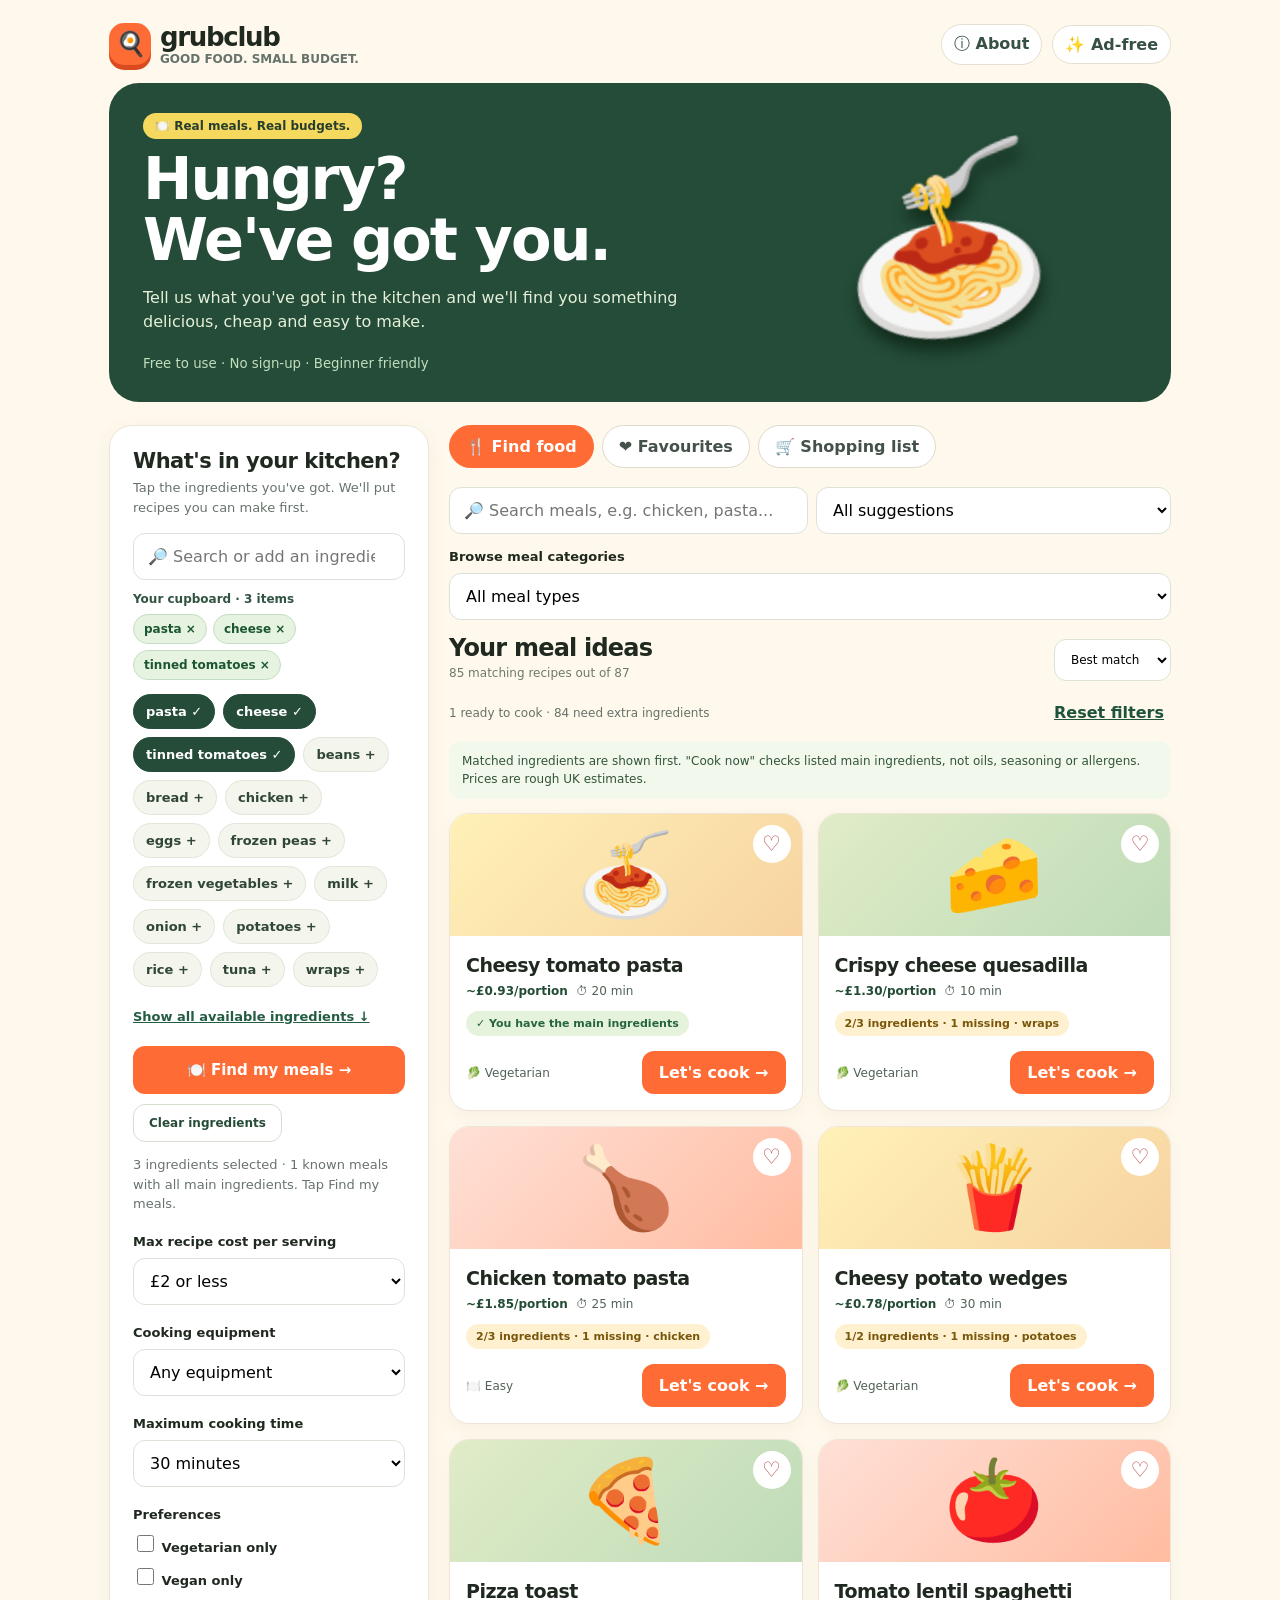
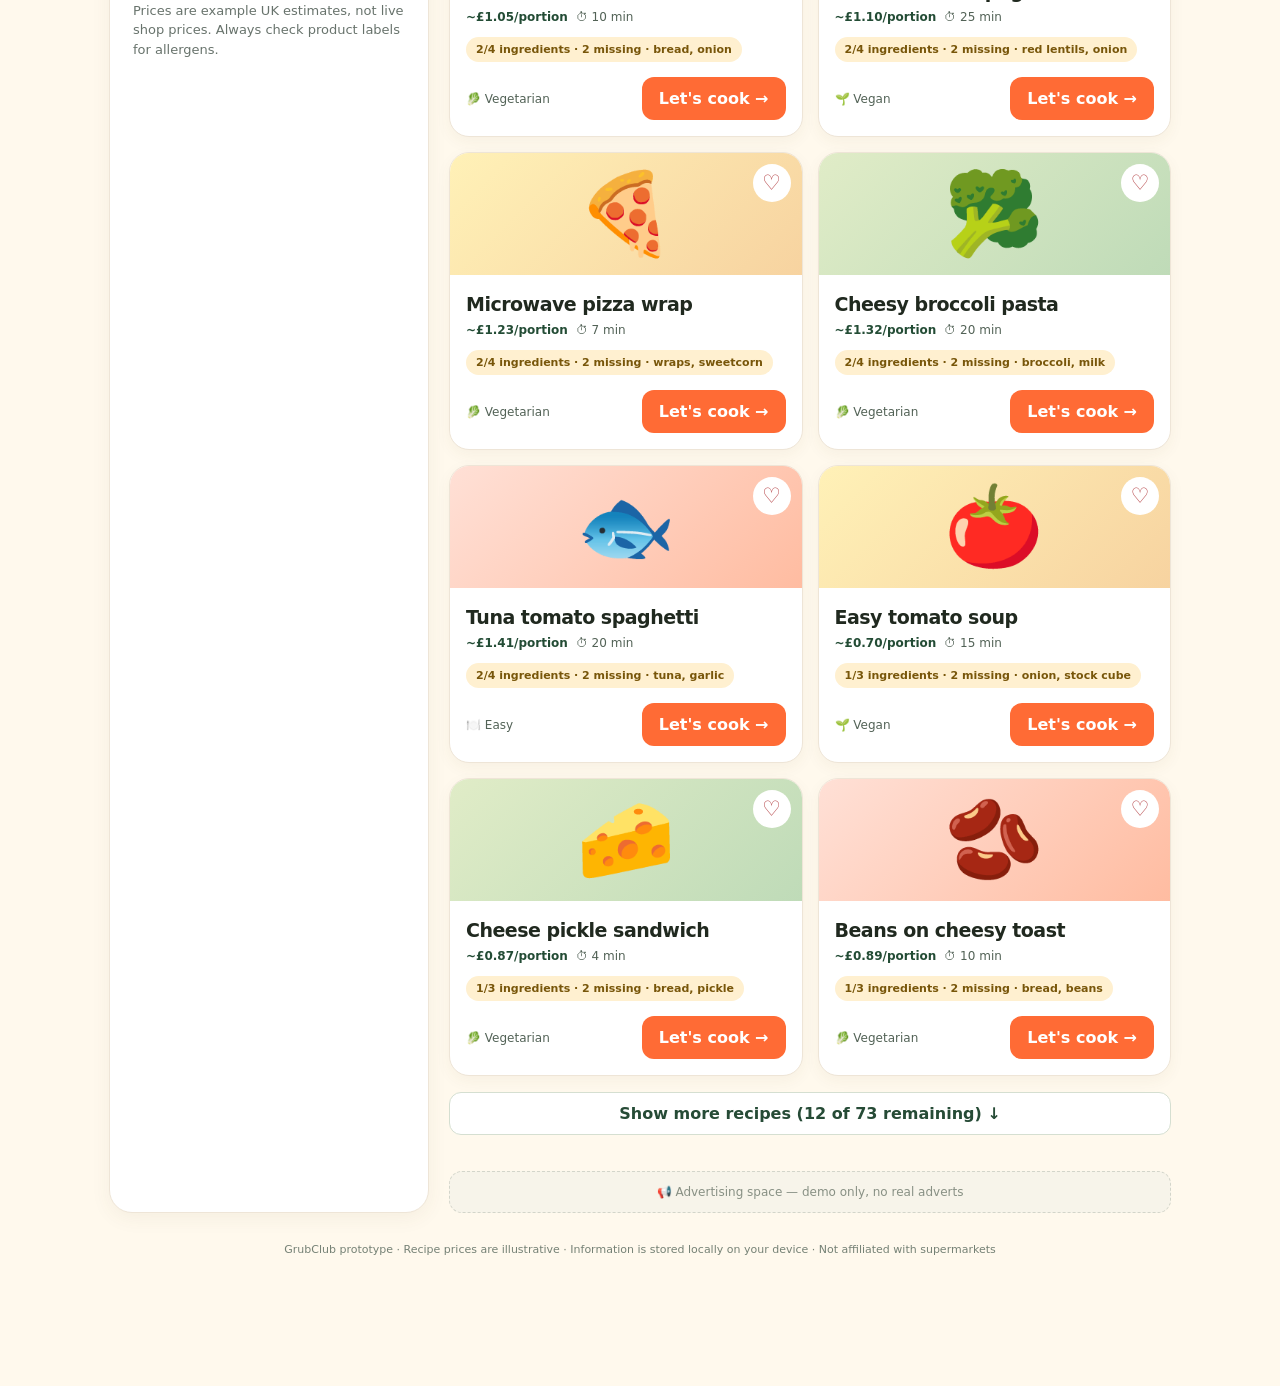
==== commit d6f39f4b: "Add garlic curry chicken and show close pantry matches" ====
--- a/index.html
+++ b/index.html
@@ -108,7 +108,8 @@
 {"id":83,"category":"Lunch","name":"Apple peanut snack bowl","emoji":"🍎","cost":0.68,"time":3,"equip":[],"tags":["vegetarian","vegan"],"ings":{"apple":"1","peanut butter":"1 tbsp","oats":"20 g"},"basics":[],"steps":["Wash and slice the apple.","Serve alongside peanut butter for dipping.","Scatter on oats if wanted; check packaging for peanut allergens."],"note":"Check packaging, allergens and food safety guidance. Prices are illustrative UK estimates, not live supermarket prices."},
 {"id":84,"category":"Lunch","name":"Banana cocoa smoothie","emoji":"🥤","cost":0.88,"time":5,"equip":[],"tags":["vegetarian"],"ings":{"banana":"1","milk":"220 ml","cocoa powder":"1 tsp","oats":"20 g"},"basics":[],"steps":["Add peeled banana, milk, cocoa and oats to a clean blender.","Blend until smooth.","Serve promptly and refrigerate if not drinking immediately."],"note":"Check packaging, allergens and food safety guidance. Prices are illustrative UK estimates, not live supermarket prices."},
 {"id":85,"category":"Lunch","name":"Fruit yoghurt pot","emoji":"🍓","cost":0.96,"time":4,"equip":[],"tags":["vegetarian"],"ings":{"yoghurt":"150 g","frozen berries":"70 g","banana":"half"},"basics":[],"steps":["Thaw berries according to package directions.","Spoon yoghurt into a bowl or container.","Top with berries and sliced banana, keeping chilled until eaten."],"note":"Check packaging, allergens and food safety guidance. Prices are illustrative UK estimates, not live supermarket prices."},
-{"id":86,"category":"Lunch","name":"Egg mayo potato salad","emoji":"🥔","cost":1.3,"time":22,"equip":["hob"],"tags":["vegetarian"],"ings":{"potatoes":"180 g","eggs":"2","mayonnaise":"1 tbsp","cucumber":"quarter"},"basics":[],"steps":["Boil diced potatoes until tender and drain.","Boil eggs until fully cooked, cool, peel and chop.","Combine with mayonnaise and diced cucumber; refrigerate promptly if not eating immediately."],"note":"Check packaging, allergens and food safety guidance. Prices are illustrative UK estimates, not live supermarket prices."}
+{"id":86,"category":"Lunch","name":"Egg mayo potato salad","emoji":"🥔","cost":1.3,"time":22,"equip":["hob"],"tags":["vegetarian"],"ings":{"potatoes":"180 g","eggs":"2","mayonnaise":"1 tbsp","cucumber":"quarter"},"basics":[],"steps":["Boil diced potatoes until tender and drain.","Boil eggs until fully cooked, cool, peel and chop.","Combine with mayonnaise and diced cucumber; refrigerate promptly if not eating immediately."],"note":"Check packaging, allergens and food safety guidance. Prices are illustrative UK estimates, not live supermarket prices."},
+{"id":87,"category":"Meat & chicken","name":"Garlic curry chicken with rice","emoji":"🍛","cost":1.5,"time":25,"equip":["hob"],"tags":[],"ings":{"chicken":"120 g boneless","rice":"75 g dry","curry powder":"1 tsp","garlic":"1 clove"},"basics":["oil","water"],"steps":["Cook the rice according to the packet instructions.","Finely chop the garlic. Dice the chicken on a separate board, then wash your hands and utensils.","Heat a little oil in a frying pan and fry the chicken pieces, turning to brown them. Stir in the garlic and curry powder for 30 seconds.","Add a splash of water and simmer, stirring, until the chicken is thoroughly cooked and the sauce lightly coats it. Spoon over the freshly cooked rice."],"note":"Keep raw chicken separate from ready-to-eat food. Cook chicken to 75°C at the centre for 30 seconds. If you do not have a thermometer, check that it is steaming hot throughout, there is no pink meat and the juices run clear."}
 ];
 const categoryOf=r=>r.category||(r.tags.includes('vegan')?'Vegetarian & vegan':r.name.toLowerCase().includes('chicken')?'Meat & chicken':r.name.toLowerCase().includes('pasta')?'Pasta & rice':'Quick & easy');
 const known=[...new Set(recipes.flatMap(r=>Object.keys(r.ings)))].sort();
@@ -120,11 +121,18 @@
 const esc=str=>String(str).replace(/[&<>"']/g,s=>({'&':'&amp;','<':'&lt;','>':'&gt;','"':'&quot;',"'":'&#39;'}[s]));
 const criteria=()=>({budget:Number($('budget').value),equip:$('equipment').value,time:Number($('maxTime').value),vegetarian:$('vegetarian').checked,vegan:$('vegan').checked,sort:$('sort').value,category:$('category').value,mode:$('resultMode').value,query:$('recipeSearch').value.trim().toLowerCase()});
 function match(r){const ingredients=Object.keys(r.ings);const have=new Set(state.ingredients.map(i=>aliases[i]||i));return { ...r,missing:ingredients.filter(i=>!have.has(i))}}
-function filtered(){const c=criteria();return recipes.filter(r=>(c.category==='all'||categoryOf(r)===c.category)&&r.cost<=c.budget&&r.time<=c.time&&(c.equip==='any'||r.equip.length===0||(r.equip.length===1&&r.equip[0]===c.equip))&&(!c.vegetarian||r.tags.includes('vegetarian'))&&(!c.vegan||r.tags.includes('vegan'))&&(!c.query||(r.name+' '+Object.keys(r.ings).join(' ')).toLowerCase().includes(c.query))).map(match).filter(r=>c.mode==='now'?r.missing.length===0:c.mode==='almost'?r.missing.length<=2:true).sort((a,b)=>{if(c.sort==='cheap')return a.cost-b.cost;if(c.sort==='fast')return a.time-b.time;const aa=Object.keys(a.ings).length-a.missing.length,bb=Object.keys(b.ings).length-b.missing.length;const as=a.missing.length*3-aa*1.25,bs=b.missing.length*3-bb*1.25;return as-bs||a.cost-b.cost})}
+function filtered(){const c=criteria();return recipes.filter(r=>(c.category==='all'||categoryOf(r)===c.category)&&r.cost<=c.budget&&r.time<=c.time&&(c.equip==='any'||r.equip.length===0||(r.equip.length===1&&r.equip[0]===c.equip))&&(!c.vegetarian||r.tags.includes('vegetarian'))&&(!c.vegan||r.tags.includes('vegan'))&&(!c.query||(r.name+' '+Object.keys(r.ings).join(' ')).toLowerCase().includes(c.query))).map(match).sort((a,b)=>{if(c.sort==='cheap')return a.cost-b.cost;if(c.sort==='fast')return a.time-b.time;const aa=Object.keys(a.ings).length-a.missing.length,bb=Object.keys(b.ings).length-b.missing.length;return a.missing.length-b.missing.length||bb-aa||a.cost-b.cost})}
 function renderChips(){const q=$('ingredientSearch').value.toLowerCase().trim();const selected=state.ingredients;const candidates=[...new Set([...selected,...known])];const items=candidates.filter(i=>i.includes(q)||aliases[q]===i);const visible=q?items:state.showAllIngredients?items:items.filter(i=>selected.includes(i)||['pasta','rice','chicken','eggs','cheese','bread','potatoes','beans','tinned tomatoes','onion','frozen vegetables','milk','tuna','wraps','frozen peas'].includes(i));$('ingredientChips').innerHTML=visible.map(i=>`<button class="chip ${selected.includes(i)?'active':''}" data-ing="${esc(i)}" aria-pressed="${selected.includes(i)}">${esc(i)} ${selected.includes(i)?'✓':'+'}</button>`).join('')+(q&&!items.includes(q)&&!known.includes(aliases[q]||q)?`<button class="chip" id="customIngredient">+ Add "${esc(q)}"</button>`:'')||'<p class="muted">No matches. Type an ingredient to add it.</p>';$('selectionSummary').innerHTML=selected.length?`<div class="selectedLabel">Your cupboard · ${selected.length} items</div><div class="selectedChips">${selected.map(i=>`<button class="selectedChip" data-remove-ing="${esc(i)}" aria-label="Remove ${esc(i)}">${esc(i)} ×</button>`).join('')}</div>`:'<div class="selectedLabel">No ingredients selected — add a few below.</div>';$('showAllIngredients').classList.toggle('hidden',!!q);$('showAllIngredients').textContent=state.showAllIngredients?'Show fewer ingredients ↑':'Show all available ingredients ↓';$('showAllIngredients').setAttribute('aria-expanded',String(state.showAllIngredients));const toggle=i=>{state.ingredients=selected.includes(i)?selected.filter(x=>x!==i):[...selected,i];save('ingredients',state.ingredients);state.visible=12;renderChips();renderRecipes()};document.querySelectorAll('[data-ing]').forEach(b=>b.addEventListener('click',()=>toggle(b.dataset.ing)));document.querySelectorAll('[data-remove-ing]').forEach(b=>b.addEventListener('click',()=>toggle(b.dataset.removeIng)));const custom=$('customIngredient');if(custom)custom.addEventListener('click',()=>{const i=aliases[q]||q;if(i&&!selected.includes(i)){state.ingredients=[...selected,i];save('ingredients',state.ingredients)}$('ingredientSearch').value='';state.visible=12;renderChips();renderRecipes()})}
-function recipeCard(r){return `<article class="recipe"><div class="recipeTop"><span aria-hidden="true">${r.emoji}</span><button class="heart" data-fav="${r.id}" aria-label="${state.fav.includes(r.id)?'Remove':'Save'} ${esc(r.name)} ${state.fav.includes(r.id)?'from':'to'} favourites">${state.fav.includes(r.id)?'♥':'♡'}</button></div><div class="recipeBody"><h3>${esc(r.name)}</h3><div class="meta"><span class="cost">~£${r.cost.toFixed(2)}/portion</span><span>⏱ ${r.time} min</span></div><span class="available ${r.missing.length?'missing':''}">${r.missing.length?`${Object.keys(r.ings).length-r.missing.length}/${Object.keys(r.ings).length} ingredients · ${r.missing.length} missing`:'✓ You have the main ingredients'}</span><div class="recipeBottom"><span class="mini">${r.tags.includes('vegan')?'🌱 Vegan':r.tags.includes('vegetarian')?'🥬 Vegetarian':'🍽️ Easy'}</span><button class="primary" data-recipe="${r.id}">Let's cook →</button></div></div></article>`}
+function recipeCard(r){return `<article class="recipe"><div class="recipeTop"><span aria-hidden="true">${r.emoji}</span><button class="heart" data-fav="${r.id}" aria-label="${state.fav.includes(r.id)?'Remove':'Save'} ${esc(r.name)} ${state.fav.includes(r.id)?'from':'to'} favourites">${state.fav.includes(r.id)?'♥':'♡'}</button></div><div class="recipeBody"><h3>${esc(r.name)}</h3><div class="meta"><span class="cost">~£${r.cost.toFixed(2)}/portion</span><span>⏱ ${r.time} min</span></div><span class="available ${r.missing.length?'missing':''}">${r.missing.length?`${Object.keys(r.ings).length-r.missing.length}/${Object.keys(r.ings).length} ingredients · ${r.missing.length} missing · ${r.missing.map(esc).join(', ')}`:'✓ You have the main ingredients'}</span><div class="recipeBottom"><span class="mini">${r.tags.includes('vegan')?'🌱 Vegan':r.tags.includes('vegetarian')?'🥬 Vegetarian':'🍽️ Easy'}</span><button class="primary" data-recipe="${r.id}">Let's cook →</button></div></div></article>`}
 function attachCards(root){root.querySelectorAll('[data-recipe]').forEach(b=>b.addEventListener('click',()=>openRecipe(Number(b.dataset.recipe))));root.querySelectorAll('[data-fav]').forEach(b=>b.addEventListener('click',()=>{const id=Number(b.dataset.fav);state.fav=state.fav.includes(id)?state.fav.filter(x=>x!==id):[...state.fav,id];save('fav',state.fav);renderRecipes();renderFavourites()}))}
-function renderRecipes(){const r=filtered(),available=r.filter(x=>!x.missing.length).length;const cookable=recipes.map(match).filter(x=>!x.missing.length).length;$('matchHint').textContent=state.ingredients.length?`${state.ingredients.length} ingredients selected · ${cookable} known meals with all main ingredients. Tap Find my meals.`:'No ingredients selected. Browse the collection or add what you own.';$('resultsCount').textContent=`${r.length} matching recipes out of ${recipes.length}`;$('matchingSummary').textContent=r.length?`${available} ready to cook · ${r.length-available} need extra ingredients`:'No matches with these settings';$('recipeCards').innerHTML=r.length?r.slice(0,state.visible).map(recipeCard).join(''):'<div class="empty">🥕<h3>No recipes found</h3><p>Try resetting the filters or adding different ingredients. Custom ingredients only match recipes in our existing catalogue.</p><button class="primary" id="emptyReset">Show all recipes</button></div>';attachCards($('recipeCards'));const reset=$('emptyReset');if(reset)reset.addEventListener('click',resetFilters);$('loadMore').classList.toggle('hidden',r.length<=state.visible);$('loadMore').textContent=`Show more recipes (${Math.min(12,r.length-state.visible)} of ${r.length-state.visible} remaining) ↓`;$('resultsNotice').textContent=state.ingredients.length?'Matched ingredients are shown first. "Cook now" checks listed main ingredients, not oils, seasoning or allergens. Prices are rough UK estimates.':'Browse dishes and add ingredients to receive personalised matches. Prices are rough UK estimates.'}
+function renderRecipes(){const mode=$('resultMode').value;
+const candidates=filtered();
+const matches=candidates.filter(r=>mode==='now'?r.missing.length===0:mode==='almost'?r.missing.length<=2:true);
+const closeMatches=mode==='now'&&!matches.length&&state.ingredients.length
+  ?candidates.filter(r=>r.missing.length>0&&r.missing.length<=2&&r.missing.length<Object.keys(r.ings).length)
+  :[];
+const r=closeMatches.length?closeMatches:matches;
+const available=r.filter(x=>!x.missing.length).length;const cookable=recipes.map(match).filter(x=>!x.missing.length).length;$('matchHint').textContent=state.ingredients.length?`${state.ingredients.length} ingredients selected · ${cookable} known meals with all main ingredients. Tap Find my meals.`:'No ingredients selected. Browse the collection or add what you own.';$('resultsCount').textContent=`${r.length} matching recipes out of ${recipes.length}`;$('matchingSummary').textContent=closeMatches.length?'No exact matches with these settings. Here are recipes using your ingredients that need up to 2 extras.':r.length?`${available} ready to cook · ${r.length-available} need extra ingredients`:'No matches with these settings';$('recipeCards').innerHTML=r.length?r.slice(0,state.visible).map(recipeCard).join(''):'<div class="empty">🥕<h3>No recipes found</h3><p>Try resetting the filters or adding different ingredients. Custom ingredients only match recipes in our existing catalogue.</p><button class="primary" id="emptyReset">Show all recipes</button></div>';attachCards($('recipeCards'));const reset=$('emptyReset');if(reset)reset.addEventListener('click',resetFilters);$('loadMore').classList.toggle('hidden',r.length<=state.visible);$('loadMore').textContent=`Show more recipes (${Math.min(12,r.length-state.visible)} of ${r.length-state.visible} remaining) ↓`;$('resultsNotice').textContent=state.ingredients.length?'Matched ingredients are shown first. "Cook now" checks listed main ingredients, not oils, seasoning or allergens. Prices are rough UK estimates.':'Browse dishes and add ingredients to receive personalised matches. Prices are rough UK estimates.'}
 function resetFilters(){$('budget').value='999';$('equipment').value='any';$('maxTime').value='999';$('vegetarian').checked=false;$('vegan').checked=false;$('category').value='all';$('sort').value='match';$('resultMode').value='all';$('recipeSearch').value='';state.visible=12;renderRecipes()}
 function renderFavourites(){const r=recipes.filter(x=>state.fav.includes(x.id)).map(match);$('favouriteCards').innerHTML=r.length?r.map(recipeCard).join(''):'<div class="empty">❤️<h3>No saved recipes yet</h3><p>Tap the heart on a recipe to save it here.</p></div>';attachCards($('favouriteCards'))}
 function renderShopping(){const a=state.shopping;$('shoppingItems').innerHTML=a.length?a.map((x,i)=>`<label class="listrow ${x.done?'done':''}"><input type="checkbox" data-check="${i}" ${x.done?'checked':''}><span style="flex:1">${esc(x.name)} <span class="muted">${esc(x.qty||'')}</span></span><button class="secondary" data-remove="${i}" aria-label="Remove ${esc(x.name)}">×</button></label>`).join(''):'<div class="empty">🛒<h3>Your list is empty</h3><p>Open a recipe and add missing ingredients.</p></div>';$('shoppingItems').querySelectorAll('[data-check]').forEach(b=>b.addEventListener('change',()=>{state.shopping[Number(b.dataset.check)].done=b.checked;save('shopping',state.shopping);renderShopping()}));$('shoppingItems').querySelectorAll('[data-remove]').forEach(b=>b.addEventListener('click',e=>{e.preventDefault();state.shopping.splice(Number(b.dataset.remove),1);save('shopping',state.shopping);renderShopping()}))}
@@ -132,6 +140,6 @@
 function openModal(id){$(id).classList.add('open');document.body.style.overflow='hidden';$(id).querySelector('.close')?.focus()}
 function closeModal(id){$(id).classList.remove('open');document.body.style.overflow=''}
 function showTab(tab){state.tab=tab;['recipes','favourites','shopping'].forEach(t=>{$(t+'View').classList.toggle('hidden',t!==tab)});document.querySelectorAll('[data-tab]').forEach(b=>b.classList.toggle('active',b.dataset.tab===tab));if(tab==='favourites')renderFavourites();if(tab==='shopping')renderShopping();if(tab!=='recipes')$('resultsPanel').scrollIntoView({behavior:'smooth',block:'start'})}
-$('findMeals').addEventListener('click',()=>{showTab('recipes');const el=$('resultsPanel');el.classList.remove('resultsFlash');void el.offsetWidth;el.classList.add('resultsFlash');el.scrollIntoView({behavior:'smooth',block:'start'})});$('ingredientSearch').addEventListener('input',renderChips);$('showAllIngredients').addEventListener('click',()=>{state.showAllIngredients=!state.showAllIngredients;renderChips()});$('recipeSearch').addEventListener('input',()=>{state.visible=12;renderRecipes()});$('resultMode').addEventListener('change',()=>{state.visible=12;renderRecipes()});$('resetFilters').addEventListener('click',resetFilters);$('loadMore').addEventListener('click',()=>{state.visible+=12;renderRecipes()});$('clearBtn').addEventListener('click',()=>{state.ingredients=[];save('ingredients',[]);renderChips();renderRecipes()});['budget','equipment','maxTime','vegetarian','vegan','sort','category'].forEach(id=>$(id).addEventListener('change',()=>{state.visible=12;renderRecipes()}));document.querySelectorAll('[data-tab]').forEach(b=>b.addEventListener('click',()=>showTab(b.dataset.tab)));$('infoBtn').addEventListener('click',()=>openModal('infoModal'));$('plusBtn').addEventListener('click',()=>openModal('plusModal'));document.querySelectorAll('[data-close]').forEach(b=>b.addEventListener('click',()=>closeModal(b.dataset.close)));document.querySelectorAll('.modalBg').forEach(b=>b.addEventListener('click',e=>{if(e.target===b)closeModal(b.id)}));document.addEventListener('keydown',e=>{if(e.key==='Escape')document.querySelectorAll('.modalBg.open').forEach(b=>closeModal(b.id))});$('mobileFilter').addEventListener('click',()=>{$('filterPanel').scrollIntoView({behavior:'smooth',block:'start'})});$('copyList').addEventListener('click',async()=>{const t=state.shopping.map(x=>`${x.done?'✓':'☐'} ${x.name} (${x.qty})`).join('\n');if(!t)return;try{await navigator.clipboard.writeText(t);$('copyList').textContent='Copied ✓';setTimeout(()=>$('copyList').textContent='Copy list',1600)}catch{window.prompt('Copy your list:',t)}});$('clearList').addEventListener('click',()=>{if(state.shopping.length&&!confirm('Clear your whole shopping list?'))return;state.shopping=[];save('shopping',[]);renderShopping()});renderChips();renderRecipes();renderFavourites();renderShopping();
+$('findMeals').addEventListener('click',()=>{showTab('recipes');state.visible=12;renderRecipes();const el=$('resultsPanel');el.classList.remove('resultsFlash');void el.offsetWidth;el.classList.add('resultsFlash');el.scrollIntoView({behavior:'smooth',block:'start'})});$('ingredientSearch').addEventListener('input',renderChips);$('showAllIngredients').addEventListener('click',()=>{state.showAllIngredients=!state.showAllIngredients;renderChips()});$('recipeSearch').addEventListener('input',()=>{state.visible=12;renderRecipes()});$('resultMode').addEventListener('change',()=>{state.visible=12;renderRecipes()});$('resetFilters').addEventListener('click',resetFilters);$('loadMore').addEventListener('click',()=>{state.visible+=12;renderRecipes()});$('clearBtn').addEventListener('click',()=>{state.ingredients=[];save('ingredients',[]);renderChips();renderRecipes()});['budget','equipment','maxTime','vegetarian','vegan','sort','category'].forEach(id=>$(id).addEventListener('change',()=>{state.visible=12;renderRecipes()}));document.querySelectorAll('[data-tab]').forEach(b=>b.addEventListener('click',()=>showTab(b.dataset.tab)));$('infoBtn').addEventListener('click',()=>openModal('infoModal'));$('plusBtn').addEventListener('click',()=>openModal('plusModal'));document.querySelectorAll('[data-close]').forEach(b=>b.addEventListener('click',()=>closeModal(b.dataset.close)));document.querySelectorAll('.modalBg').forEach(b=>b.addEventListener('click',e=>{if(e.target===b)closeModal(b.id)}));document.addEventListener('keydown',e=>{if(e.key==='Escape')document.querySelectorAll('.modalBg.open').forEach(b=>closeModal(b.id))});$('mobileFilter').addEventListener('click',()=>{$('filterPanel').scrollIntoView({behavior:'smooth',block:'start'})});$('copyList').addEventListener('click',async()=>{const t=state.shopping.map(x=>`${x.done?'✓':'☐'} ${x.name} (${x.qty})`).join('\n');if(!t)return;try{await navigator.clipboard.writeText(t);$('copyList').textContent='Copied ✓';setTimeout(()=>$('copyList').textContent='Copy list',1600)}catch{window.prompt('Copy your list:',t)}});$('clearList').addEventListener('click',()=>{if(state.shopping.length&&!confirm('Clear your whole shopping list?'))return;state.shopping=[];save('shopping',[]);renderShopping()});renderChips();renderRecipes();renderFavourites();renderShopping();
 </script>
 </body></html>
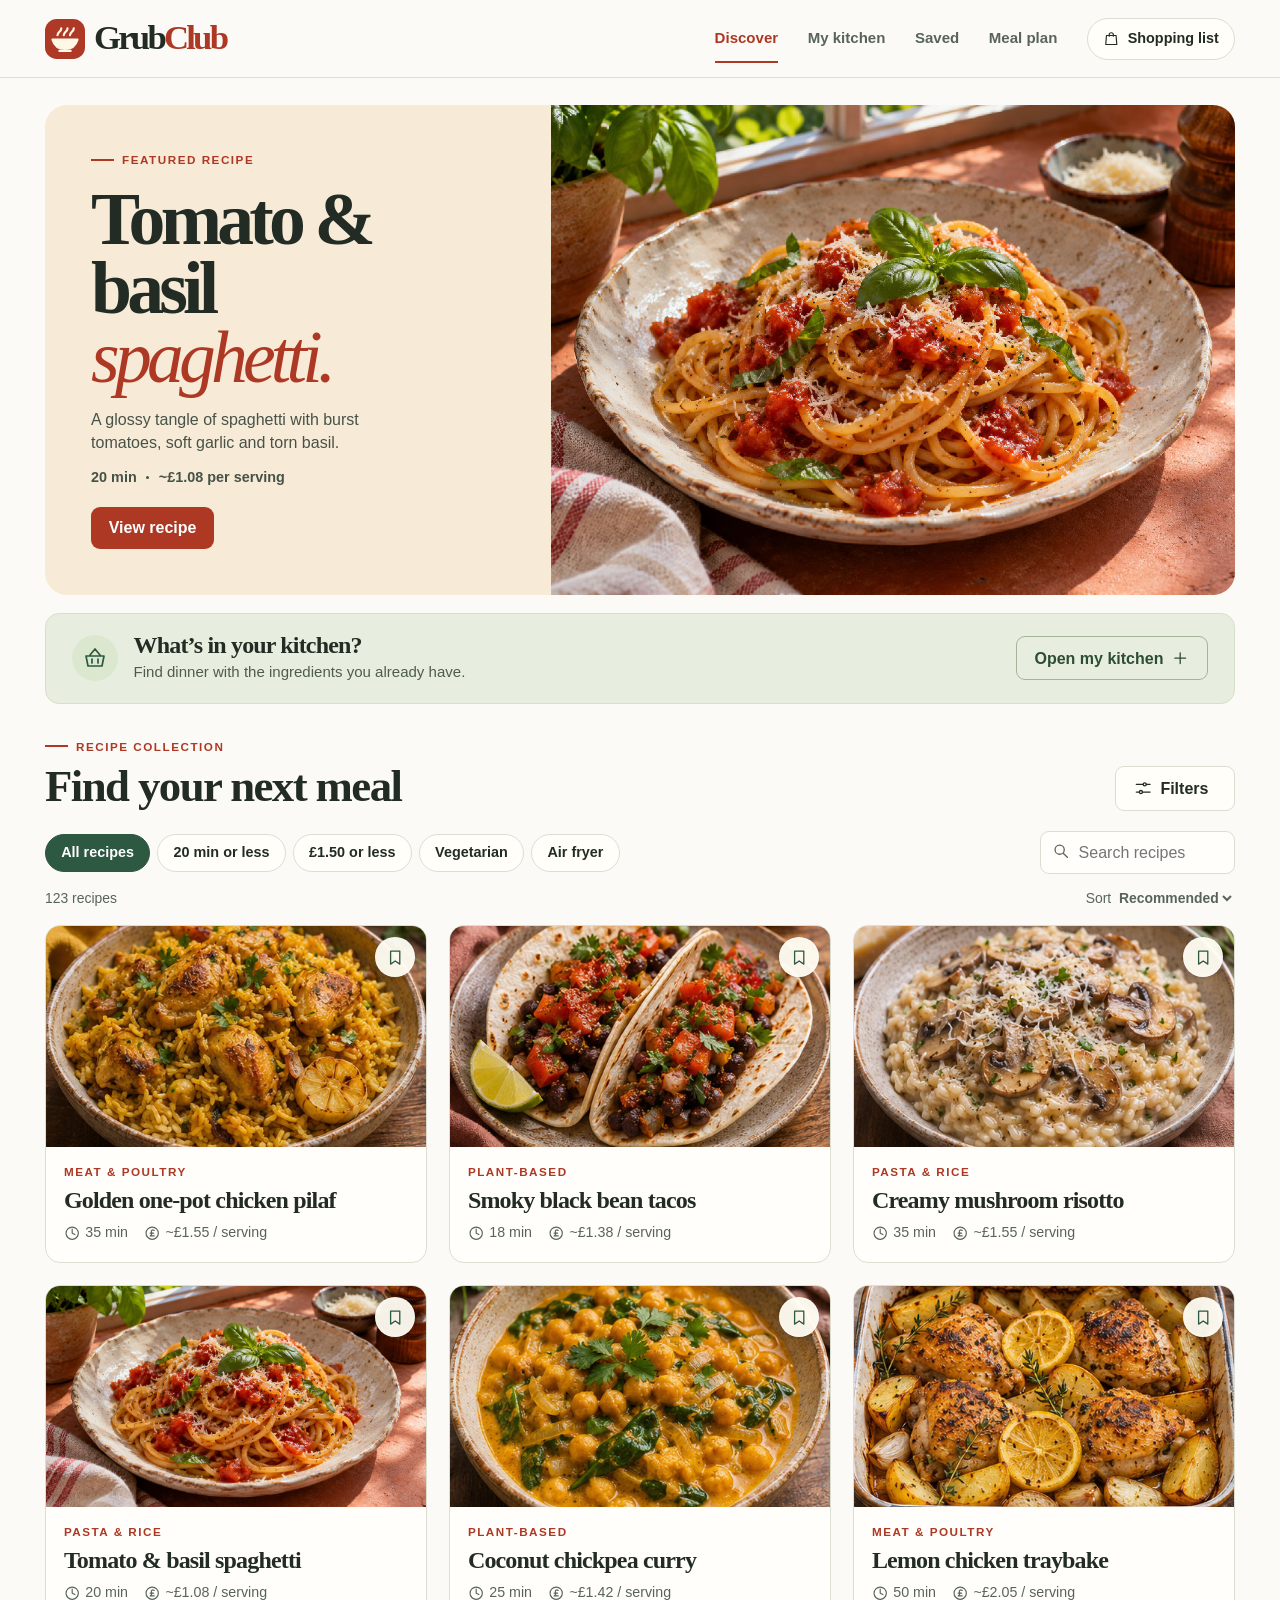
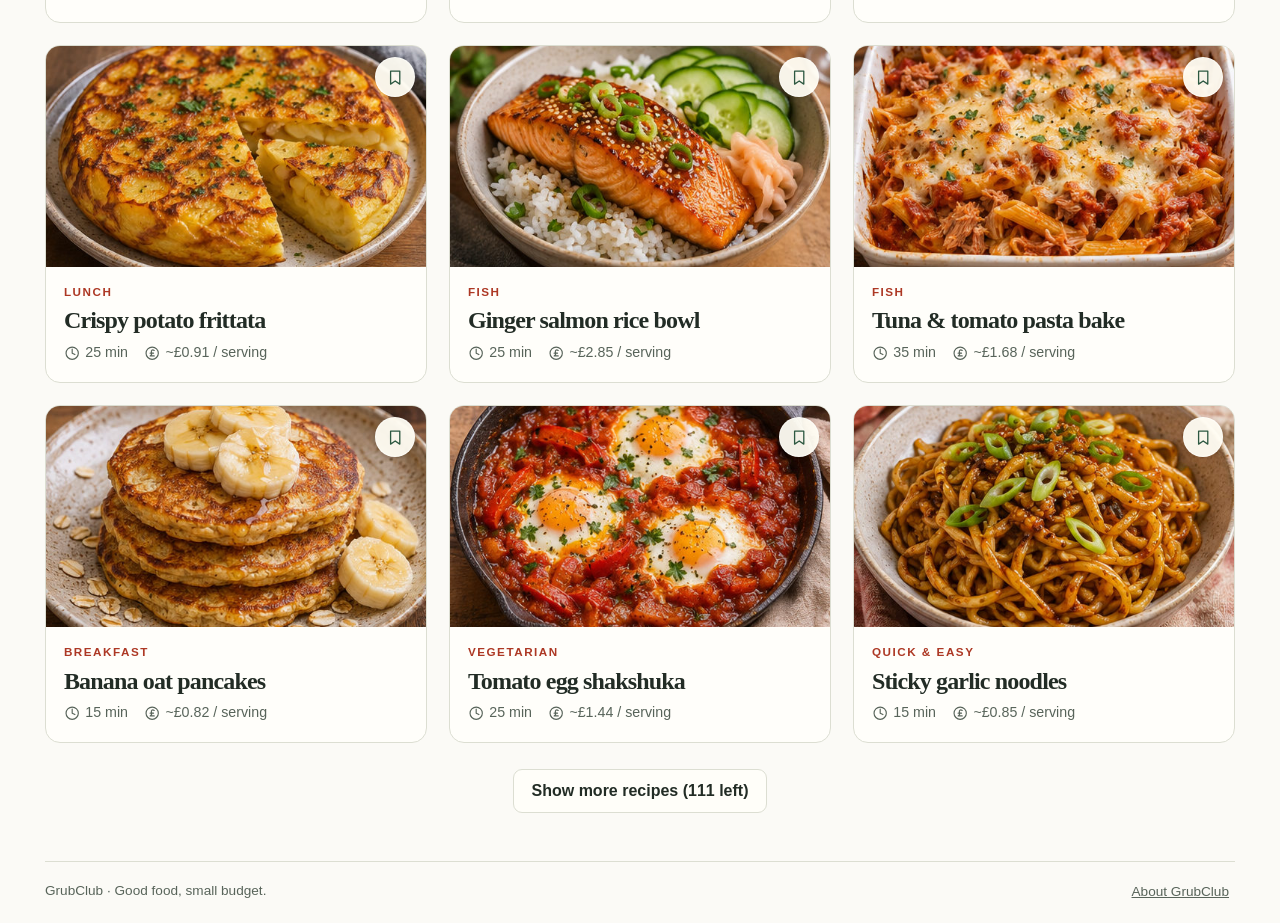
==== commit fa7cbc46: "Upgrade GrubClub with 123 illustrated recipes, pantry matching and weekly meal planning" ====
--- a/index.html
+++ b/index.html
@@ -1,145 +1,10 @@
-<!DOCTYPE html>
-<html lang="en">
-<head>
-<meta charset="UTF-8"><meta name="viewport" content="width=device-width,initial-scale=1,viewport-fit=cover"><meta name="theme-color" content="#ff6b35"><meta name="description" content="GrubClub: good food, small budget. Find easy meals from ingredients you already have.">
-<title>GrubClub — Good food. Small budget.</title>
-<style>
-:root{font-family:Inter,ui-sans-serif,system-ui,-apple-system,BlinkMacSystemFont,"Segoe UI",sans-serif;color:#20291f;background:#fff9ed;font-synthesis:none}*{box-sizing:border-box}body{margin:0}button,input,select{font:inherit}button{cursor:pointer}button:focus-visible,input:focus-visible,select:focus-visible{outline:3px solid #244c38;outline-offset:3px}.shell{max-width:1100px;margin:auto;min-height:100vh;padding:0 19px 100px}.top{display:flex;justify-content:space-between;align-items:center;padding:22px 0 17px;gap:12px}.brand{display:flex;align-items:center;gap:9px;font-size:26px;font-weight:950;letter-spacing:-1.3px}.logo{display:grid;place-items:center;background:#ff6b35;color:white;border-radius:15px;width:42px;height:42px;font-size:24px;box-shadow:0 5px 0 #d94b1e}.subtitle{font-size:12px;color:#66736b;font-weight:700;letter-spacing:0}.topright{display:flex;align-items:center;gap:10px}.pill{border-radius:999px;background:#fff;border:1px solid #e4dfd0;padding:9px 12px;font-weight:750;color:#375044}.pill:hover{background:#faf0da}.hero{display:grid;grid-template-columns:1.2fr .8fr;gap:25px;align-items:center;background:#244c38;color:#fff;border-radius:30px;padding:30px 34px;overflow:hidden}.hero h1{font-size:clamp(35px,5vw,59px);line-height:1.03;letter-spacing:-2px;margin:10px 0 15px}.hero p{color:#e5f0d9;line-height:1.55;font-size:16px;margin:0 0 18px}.hero small{color:#c2ddbd}.heroArt{font-size:clamp(100px,15vw,170px);text-align:center;filter:drop-shadow(0 12px 8px #102a1a);transform:rotate(-9deg)}.tag{display:inline-flex;background:#f5d95f;color:#273d2d;border-radius:99px;padding:6px 12px;font-size:12px;font-weight:850}.mainGrid{display:grid;grid-template-columns:320px 1fr;gap:20px;margin-top:23px}.panel{background:#fff;border:1px solid #eee5d7;border-radius:23px;box-shadow:0 5px 20px #614c2810;padding:23px}.panel h2{font-size:21px;letter-spacing:-.5px;margin:0 0 5px}.muted{color:#68736c;font-size:13px;line-height:1.5}.search{width:100%;border:1px solid #dce2d7;border-radius:12px;padding:13px 14px;margin-top:16px;background:#fff}.chips{display:flex;flex-wrap:wrap;gap:8px;margin:14px 0}.chip{background:#f4f5ed;color:#304735;border:1px solid #e1e6d9;border-radius:99px;padding:9px 12px;font-size:13px;font-weight:750}.chip.active{background:#244c38;color:white;border-color:#244c38}.chip:hover{transform:translateY(-1px)}.field{margin:20px 0 0}.field label,.fieldTitle{display:block;font-size:13px;font-weight:850;margin-bottom:9px}.select{width:100%;background:#fff;border:1px solid #dce2d7;border-radius:12px;padding:12px}.checklabel{display:flex;gap:9px;align-items:center;font-size:13px;margin:10px 0}.checklabel input{width:17px;height:17px;accent-color:#244c38}.tabs{display:flex;gap:8px;flex-wrap:wrap;margin:0 0 19px}.tab{background:#fff;border:1px solid #ddd9cc;color:#445249;border-radius:99px;padding:11px 16px;font-weight:800}.tab.active{background:#ff6b35;border-color:#ff6b35;color:white}.righthead{display:flex;justify-content:space-between;gap:9px;align-items:end;margin-bottom:15px}.righthead h2{margin:0;font-size:24px;letter-spacing:-.8px}.count{font-size:12px;color:#6c796d}.cards{display:grid;grid-template-columns:repeat(2,minmax(0,1fr));gap:15px}.recipe{background:#fff;border:1px solid #eee5d7;border-radius:20px;overflow:hidden;box-shadow:0 5px 15px #614c280d;display:flex;flex-direction:column}.recipeTop{height:122px;display:flex;align-items:center;justify-content:center;position:relative;font-size:80px;background:linear-gradient(135deg,#fff1b7,#f7d3a0)}.recipe:nth-child(3n+2) .recipeTop{background:linear-gradient(135deg,#e0ecc7,#bfdbb8)}.recipe:nth-child(3n) .recipeTop{background:linear-gradient(135deg,#ffe0d6,#ffbca1)}.heart{position:absolute;right:11px;top:11px;border:0;border-radius:50%;width:38px;height:38px;background:#fff;color:#b7494c;font-size:21px}.recipeBody{padding:16px;display:flex;flex-direction:column;flex:1}.recipeBody h3{margin:2px 0 8px;font-size:19px;letter-spacing:-.5px}.meta{display:flex;gap:8px;flex-wrap:wrap;color:#526256;font-size:12px;margin-bottom:13px}.cost{font-weight:900;color:#234c35}.available{background:#e5f3dd;color:#26653b;display:inline-flex;align-self:flex-start;border-radius:99px;padding:6px 10px;font-size:11px;font-weight:850}.missing{background:#fff0d0;color:#78560a}.recipeBottom{display:flex;align-items:center;justify-content:space-between;gap:6px;margin-top:auto;padding-top:15px}.primary{border:0;background:#ff6b35;color:#fff;border-radius:12px;padding:12px 17px;font-weight:850}.primary:hover{background:#e95624}.secondary{border:1px solid #d5dfd1;background:white;color:#264b36;border-radius:12px;padding:11px 15px;font-weight:800}.mini{font-size:12px;color:#526256}.empty{padding:45px 25px;background:#fff;border-radius:20px;text-align:center;color:#66736b}.bottomnav{position:fixed;bottom:0;left:0;right:0;background:#fff;border-top:1px solid #eee5d7;display:none;justify-content:space-around;z-index:10;padding:9px 0 calc(9px + env(safe-area-inset-bottom))}.bottomnav button{border:0;background:transparent;font-weight:800;color:#526457;padding:8px;font-size:12px}.bottomnav button.active{color:#e95624}.modalBg{position:fixed;inset:0;background:#112017b8;z-index:20;display:none;align-items:center;justify-content:center;padding:16px}.modalBg.open{display:flex}.modal{background:#fffefa;border-radius:26px;width:min(680px,100%);max-height:92vh;overflow:auto;box-shadow:0 15px 70px #0005}.modalHeader{padding:25px 25px 5px;display:flex;justify-content:space-between;align-items:start;gap:8px}.modalHeader h2{font-size:27px;margin:8px 0}.close{border:0;background:#f2eee5;border-radius:50%;height:36px;width:36px;font-size:22px}.modalBody{padding:10px 25px 25px}.steps{padding-left:23px}.steps li{margin:0 0 15px;line-height:1.6}.ingrow{display:flex;justify-content:space-between;gap:8px;padding:11px 0;border-bottom:1px solid #eee}.notice{background:#fff6d6;border-radius:12px;color:#71570b;padding:12px;font-size:12px;line-height:1.5;margin-top:14px}.listrow{display:flex;align-items:center;gap:12px;padding:13px 0;border-bottom:1px solid #eee}.listrow input{accent-color:#244c38;width:19px;height:19px}.listrow.done{text-decoration:line-through;color:#999}.toolbar{display:flex;gap:8px;flex-wrap:wrap;margin:15px 0}.metric{padding:14px;border-radius:15px;background:#f0f6e8;margin:12px 0;color:#264b36}.footer{text-align:center;color:#758175;font-size:11px;margin:30px 0}.banner{margin-top:20px;border:1px dashed #d3d5ca;border-radius:13px;background:#f7f4ea;text-align:center;color:#889084;font-size:12px;padding:13px}.hidden{display:none!important}.ingredientActions{display:flex;gap:10px;align-items:center;flex-wrap:wrap;margin-top:14px}.findMeals{flex:1;min-width:170px;font-size:15px;padding:15px 12px}.resultsFlash{animation:flashResults 1.2s ease-out}@keyframes flashResults{0%{box-shadow:0 0 0 5px #ff6b3580}100%{box-shadow:none}}@media(max-width:760px){#resultsPanel{scroll-margin-top:15px}}@media(max-width:760px){.shell{padding:0 13px 95px}.hero{grid-template-columns:1fr;padding:24px 22px}.heroArt{display:none}.mainGrid{grid-template-columns:1fr}.panel{padding:17px}.top{padding:15px 2px}.brand{font-size:23px}.cards{grid-template-columns:repeat(2,minmax(0,1fr));gap:10px}.recipeTop{height:95px;font-size:65px}.recipeBody{padding:12px}.recipeBody h3{font-size:16px}.recipeBottom{flex-wrap:wrap}.primary{padding:10px 13px}.bottomnav{display:flex}.righthead h2{font-size:21px}.topright .pill{font-size:12px;padding:8px}.hero h1{font-size:38px}.mainGrid{margin-top:16px}}@media(max-width:390px){.cards{grid-template-columns:1fr}.recipeTop{height:115px}.recipeBody h3{font-size:19px}}
-.selectionSummary{margin-top:12px}.selectedLabel{font-size:12px;font-weight:800;color:#315342}.selectedChips{display:flex;gap:6px;flex-wrap:wrap;margin:8px 0}.selectedChip{border:1px solid #c4ddc2;background:#e6f3e0;color:#1c5631;border-radius:99px;padding:7px 10px;font-size:12px;font-weight:800}.ingredientsToggle{padding:8px 0;border:0;background:transparent;color:#245c42;font-size:13px;font-weight:800;text-decoration:underline}.resultTools{display:flex;gap:8px;align-items:center;flex-wrap:wrap;margin:0 0 15px}.resultTools input{flex:1;min-width:145px;margin:0}.resultTools select{flex:1;min-width:135px}.resultToolbar{display:flex;align-items:center;justify-content:space-between;gap:8px;flex-wrap:wrap;margin:0 0 12px}.matchInfo{font-size:12px;color:#647267}.loadmore{width:100%;margin:16px 0;font-weight:850}.resetLink{background:transparent;border:0;color:#20533b;text-decoration:underline;font-weight:800;padding:7px}.resultsNotice{padding:11px 13px;background:#f3f8ec;border-radius:12px;margin-bottom:14px;color:#32543d;font-size:12px;line-height:1.5}@media(max-width:760px){.hero{padding:21px 19px}.hero h1{font-size:34px;margin:8px 0}.hero p{font-size:14px}.top{padding:12px 2px}.resultTools{display:grid;grid-template-columns:1fr 1fr}.resultTools input{grid-column:1/-1}.resultTools select{width:100%;min-width:0}}\n</style>
-</head>
-<body>
-<div class="shell">
- <header class="top"><div class="brand"><div class="logo">🍳</div><div>grubclub<div class="subtitle">GOOD FOOD. SMALL BUDGET.</div></div></div><div class="topright"><button class="pill" id="infoBtn">ⓘ About</button><button class="pill" id="plusBtn">✨ Ad-free</button></div></header>
- <section class="hero"><div><span class="tag">🍽️ Real meals. Real budgets.</span><h1>Hungry?<br>We've got you.</h1><p>Tell us what you've got in the kitchen and we'll find you something delicious, cheap and easy to make.</p><small>Free to use · No sign-up · Beginner friendly</small></div><div class="heroArt" aria-hidden="true">🍝</div></section>
- <div class="mainGrid"><aside class="panel" id="filterPanel"><h2>What's in your kitchen?</h2><div class="muted">Tap the ingredients you've got. We'll put recipes you can make first.</div><input id="ingredientSearch" class="search" type="search" placeholder="🔎 Search or add an ingredient..." aria-label="Search ingredients"><div id="selectionSummary" class="selectionSummary"></div><div class="chips" id="ingredientChips"></div><button id="showAllIngredients" class="ingredientsToggle" type="button" aria-expanded="false">Show all available ingredients ↓</button><div class="ingredientActions"><button id="findMeals" class="primary findMeals">🍽️ Find my meals →</button><button id="clearBtn" class="secondary" style="font-size:12px">Clear ingredients</button></div><p id="matchHint" class="muted" aria-live="polite">Choose your ingredients, then tap Find my meals.</p><div class="field"><label for="budget">Max recipe cost per serving</label><select class="select" id="budget"><option value="999">Any budget</option><option value="1">£1 or less</option><option value="1.5">£1.50 or less</option><option value="2" selected>£2 or less</option><option value="3">£3 or less</option></select></div><div class="field"><label for="equipment">Cooking equipment</label><select class="select" id="equipment"><option value="any">Any equipment</option><option value="hob">Hob</option><option value="microwave">Microwave only</option><option value="air fryer">Air fryer</option><option value="oven">Oven</option><option value="kettle">Kettle only</option></select></div><div class="field"><label for="maxTime">Maximum cooking time</label><select class="select" id="maxTime"><option value="999">Any time</option><option value="10">10 minutes</option><option value="20">20 minutes</option><option value="30" selected>30 minutes</option><option value="60">1 hour</option></select></div><div class="field"><div class="fieldTitle">Preferences</div><label class="checklabel"><input type="checkbox" id="vegetarian"> Vegetarian only</label><label class="checklabel"><input type="checkbox" id="vegan"> Vegan only</label></div><p class="muted">Prices are example UK estimates, not live shop prices. Always check product labels for allergens.</p></aside>
- <main id="resultsPanel"><nav class="tabs" id="tabs" aria-label="Sections"><button class="tab active" data-tab="recipes">🍴 Find food</button><button class="tab" data-tab="favourites">❤️ Favourites</button><button class="tab" data-tab="shopping">🛒 Shopping list</button></nav><div id="recipesView"><div class="resultTools"><input id="recipeSearch" class="search" type="search" placeholder="🔎 Search meals, e.g. chicken, pasta..." aria-label="Search recipe names and ingredients"><select id="resultMode" class="select" aria-label="Match type"><option value="all">All suggestions</option><option value="now">Cook with what I have</option><option value="almost">Up to 2 ingredients missing</option></select></div><div class="field" style="margin:0 0 14px"><label for="category">Browse meal categories</label><select class="select" id="category"><option value="all">All meal types</option><option value="Breakfast">Breakfast</option><option value="Lunch">Lunch</option><option value="Pasta & rice">Pasta & rice</option><option value="Vegetarian & vegan">Vegetarian & vegan</option><option value="Microwave & no-oven">Microwave & no-oven</option><option value="Fish">Fish</option><option value="Meat & chicken">Meat & chicken</option><option value="Quick & easy">Quick & easy</option></select></div><div class="righthead"><div><h2>Your meal ideas</h2><span class="count" id="resultsCount"></span></div><select id="sort" class="select" style="width:auto;font-size:12px" aria-label="Sort recipes"><option value="match">Best match</option><option value="cheap">Lowest cost</option><option value="fast">Quickest</option></select></div><div class="resultToolbar"><span class="matchInfo" id="matchingSummary"></span><button type="button" class="resetLink" id="resetFilters">Reset filters</button></div><div id="resultsNotice" class="resultsNotice">Recipes are ranked by what you own. Cost figures are illustrative, not live shop prices.</div><div class="cards" id="recipeCards"></div><button id="loadMore" class="secondary loadmore hidden" type="button">Show more recipes ↓</button></div><div id="favouritesView" class="hidden"><div class="righthead"><h2>Saved favourites ❤️</h2></div><div class="cards" id="favouriteCards"></div></div><div id="shoppingView" class="hidden"><div class="righthead"><h2>Shopping list 🛒</h2></div><div class="panel"><div class="muted">Add missing ingredients from a recipe. Your list stays on this device.</div><div id="shoppingItems"></div><div class="toolbar"><button class="secondary" id="copyList">Copy list</button><button class="secondary" id="clearList">Clear list</button></div></div></div><div class="banner">📢 Advertising space — demo only, no real adverts</div></main></div>
- <div class="footer">GrubClub prototype · Recipe prices are illustrative · Information is stored locally on your device · Not affiliated with supermarkets</div>
-</div>
-<nav class="bottomnav" id="bottomnav"><button data-tab="recipes" class="active">🍴<br>Recipes</button><button data-tab="favourites">❤️<br>Saved</button><button data-tab="shopping">🛒<br>Shopping</button><button id="mobileFilter">⚙️<br>Filters</button></nav>
-<div id="recipeModal" class="modalBg" role="presentation"><div class="modal" role="dialog" aria-modal="true" aria-labelledby="modalTitle"><div id="modalContent"></div></div></div>
-<div id="infoModal" class="modalBg" role="presentation"><div class="modal" role="dialog" aria-modal="true" aria-labelledby="infoTitle"><div class="modalHeader"><h2 id="infoTitle">About GrubClub</h2><button class="close" data-close="infoModal" aria-label="Close">×</button></div><div class="modalBody"><p>GrubClub helps you find quick, affordable meals from ingredients you already have. This is a functional prototype, not a published product.</p><p>Recipe costs are illustrative estimates for a UK audience, not live supermarket prices. Food may require cooking oil, water or seasoning; instructions identify these basics where used.</p><p><b>Food safety:</b> Follow packaging instructions, check allergens and use safe cooking temperatures. Never eat spoiled food. People with severe allergies should independently verify every ingredient and possible cross-contact.</p><p><b>Privacy:</b> This prototype saves ingredients, favourites and shopping-list items only in your browser's local storage. It has no accounts, analytics, adverts, server uploads or payment processing.</p></div></div></div>
-<div id="plusModal" class="modalBg" role="presentation"><div class="modal" role="dialog" aria-modal="true" aria-labelledby="plusTitle"><div class="modalHeader"><h2 id="plusTitle">GrubClub Plus ✨</h2><button class="close" data-close="plusModal" aria-label="Close">×</button></div><div class="modalBody"><p><b>Planned upgrade:</b> £4.99 one-off to remove all advertising permanently.</p><p>This prototype does not serve real ads or take payments. A production version would use Apple and Google in-app purchases, with entitlement restoration.</p><button class="primary" data-close="plusModal">Got it</button></div></div></div>
-<script>
-'use strict';
-const recipes=[
-{id:1,name:'Cheesy tomato pasta',emoji:'🍝',cost:0.93,time:20,equip:['hob'],tags:['vegetarian'],ings:{'pasta':'100 g','tinned tomatoes':'200 g','cheese':'25 g'},basics:['salt','oil'],steps:['Boil a pan of water. Add the pasta and cook for the time shown on its packet.','Warm the tinned tomatoes in another pan for 5 minutes, stirring occasionally.','Drain the pasta carefully, keeping a splash of cooking water.','Mix pasta with tomato sauce and a little reserved water. Sprinkle with grated cheese.'],note:'Take care draining boiling water.'},
-{id:2,name:'Beans on cheesy toast',emoji:'🫘',cost:0.89,time:10,equip:['hob','toaster'],tags:['vegetarian'],ings:{'bread':'2 slices','beans':'200 g','cheese':'25 g'},basics:[],steps:['Toast the bread until golden.','Heat the beans in a saucepan, stirring until piping hot.','Spoon beans over the toast and scatter grated cheese on top.'],note:'You can heat the beans in a microwave-safe bowl instead; follow pack instructions.'},
-{id:3,name:'Egg fried rice',emoji:'🍚',cost:1.20,time:15,equip:['hob'],tags:['vegetarian'],ings:{'rice':'75 g dry or 180 g cooked','eggs':'2','frozen vegetables':'100 g','soy sauce':'1 tbsp'},basics:['oil'],steps:['Cook rice following the packet instructions, or use freshly cooked rice.','Heat frozen vegetables thoroughly in a frying pan with a little oil.','Push vegetables to one side, add beaten eggs and stir until fully set.','Add rice and soy sauce; stir until everything is steaming hot.'],note:'For leftover rice, refrigerate quickly and use within 24 hours. Reheat only once until steaming hot.'},
-{id:4,name:'Microwave jacket potato',emoji:'🥔',cost:1.10,time:15,equip:['microwave'],tags:['vegetarian'],ings:{'potatoes':'1 large','beans':'150 g','cheese':'20 g'},basics:[],steps:['Scrub the potato, prick the skin several times and place on a microwave-safe plate.','Microwave on high for around 5 minutes, turn over, then cook in shorter bursts until tender all the way through. Total time depends on potato size and microwave power.','Heat beans separately until piping hot, following package instructions.','Carefully open the potato and add beans and cheese.'],note:'The potato will be very hot. Use an oven mitt and do not use foil in the microwave.'},
-{id:5,name:'Peanut butter banana toast',emoji:'🍌',cost:0.65,time:5,equip:[],tags:['vegetarian','vegan'],ings:{'bread':'2 slices','peanut butter':'1 tbsp','banana':'1'},basics:[],steps:['Toast the bread, if you have a toaster.','Spread peanut butter over the bread.','Slice the banana and arrange on top.'],note:'Contains peanuts and may contain other allergens depending on bread.'},
-{id:6,name:'Pesto pasta with peas',emoji:'🌿',cost:1.25,time:15,equip:['hob'],tags:['vegetarian'],ings:{'pasta':'100 g','pesto':'1 tbsp','frozen peas':'80 g'},basics:[],steps:['Cook pasta in boiling water following the packet instructions.','Add frozen peas for the final few minutes, ensuring they are fully cooked.','Drain, then stir in pesto off the heat.'],note:'Check pesto labels: some contain animal rennet or nuts.'},
-{id:7,name:'Microwave porridge',emoji:'🥣',cost:0.43,time:6,equip:['microwave'],tags:['vegetarian'],ings:{'oats':'50 g','milk':'200 ml','banana':'1'},basics:[],steps:['Combine oats and milk in a large microwave-safe bowl.','Microwave for 90 seconds, stir, then heat in shorter bursts until thick and bubbling. Watch to prevent overflowing.','Leave to stand briefly, then top with sliced banana.'],note:'Use a large bowl as porridge can bubble over. Milk alternatives work too.'},
-{id:8,name:'Tomato bean chilli',emoji:'🌶️',cost:1.05,time:25,equip:['hob'],tags:['vegetarian','vegan'],ings:{'kidney beans':'200 g','tinned tomatoes':'200 g','onion':'1 small','rice':'75 g'},basics:['oil','chilli powder'],steps:['Cook rice following its packet instructions.','Chop onion and fry gently in a little oil for about 5 minutes.','Add drained kidney beans, tomatoes and a pinch of chilli powder.','Simmer for 12–15 minutes until hot throughout. Serve over rice.'],note:'Use tinned, ready-cooked kidney beans. Never use uncooked dried kidney beans without proper soaking and boiling.'},
-{id:9,name:'Cheesy potato wedges',emoji:'🍟',cost:0.78,time:30,equip:['air fryer'],tags:['vegetarian'],ings:{'potatoes':'2 medium','cheese':'30 g'},basics:['oil','salt'],steps:['Wash potatoes and cut into evenly sized wedges.','Toss with a teaspoon of oil and a little seasoning.','Air fry at 190°C for about 20–25 minutes, shaking halfway, until soft inside and golden outside.','Scatter cheese on top and return briefly until melted.'],note:'Air fryer times vary. Ensure potatoes are cooked all the way through.'},
-{id:10,name:'Tuna sweetcorn pasta',emoji:'🐟',cost:1.65,time:15,equip:['hob'],tags:[],ings:{'pasta':'100 g','tuna':'1 small tin','sweetcorn':'80 g','mayonnaise':'1 tbsp'},basics:[],steps:['Cook pasta according to the packet and drain well.','Drain the tuna and sweetcorn.','Mix with pasta and mayonnaise. Serve warm or cool promptly before refrigerating.'],note:'Contains fish and potentially egg. Keep leftovers refrigerated and eat promptly.'},
-{id:11,name:'Scrambled egg wrap',emoji:'🌯',cost:1.05,time:10,equip:['hob'],tags:['vegetarian'],ings:{'wraps':'1','eggs':'2','cheese':'20 g'},basics:['oil'],steps:['Beat eggs in a bowl with a fork.','Heat a non-stick pan over medium-low heat with a little oil.','Pour eggs into the pan and stir gently until completely set.','Spoon eggs into a wrap, top with cheese and fold.'],note:'Cook eggs thoroughly if serving someone at higher risk from foodborne illness.'},
-{id:12,name:'Easy tomato soup',emoji:'🍅',cost:0.70,time:15,equip:['hob'],tags:['vegetarian','vegan'],ings:{'tinned tomatoes':'400 g','onion':'1 small','stock cube':'1'},basics:['oil','water'],steps:['Finely chop the onion and soften in a little oil for 5 minutes.','Add tomatoes, the stock cube and 200 ml water.','Simmer for 10 minutes. Blend if you have a suitable blender, or leave chunky.'],note:'Allow hot soup to cool slightly before blending; never overfill a blender.'},
-{id:13,name:'Crispy cheese quesadilla',emoji:'🧀',cost:1.30,time:10,equip:['hob'],tags:['vegetarian'],ings:{'wraps':'2','cheese':'50 g','tinned tomatoes':'50 g'},basics:[],steps:['Drain any excess liquid from the tinned tomatoes.','Place one wrap in a dry frying pan over low-medium heat. Add cheese and a small amount of tomato.','Top with the second wrap, cook until golden, then flip carefully.','Cook until the cheese is melted. Cut into wedges.'],note:'The filling will be hot.'},
-{id:14,name:'Kettle couscous bowl',emoji:'🥗',cost:1.35,time:10,equip:['kettle'],tags:['vegetarian','vegan'],ings:{'couscous':'80 g','chickpeas':'120 g','sweetcorn':'70 g'},basics:['boiling water','salt'],steps:['Add couscous to a heatproof bowl and pour over boiling water to the level directed on the packet.','Cover and leave for the packet-specified time. Fluff with a fork.','Drain canned chickpeas and sweetcorn, then stir into the couscous.','Season as desired and serve.'],note:'Use ready-to-eat canned chickpeas and check the couscous packet instructions.'},
-{id:15,name:'Egg and spinach noodles',emoji:'🍜',cost:1.45,time:12,equip:['hob'],tags:['vegetarian'],ings:{'noodles':'1 portion','eggs':'1','spinach':'60 g','soy sauce':'1 tbsp'},basics:['water'],steps:['Bring water to a boil and cook noodles according to the packet.','Add spinach to the pan for the last few minutes, until wilted.','Beat the egg and stir it into the simmering broth until fully cooked.','Stir in soy sauce and serve.'],note:'Ensure egg is completely cooked before eating.'},
-{id:16,name:'Chickpea tomato curry',emoji:'🍛',cost:1.35,time:25,equip:['hob'],tags:['vegetarian','vegan'],ings:{'chickpeas':'200 g','tinned tomatoes':'200 g','onion':'1 small','rice':'75 g','curry powder':'1 tsp'},basics:['oil'],steps:['Cook rice according to packet directions.','Chop onion and soften in a pan with a little oil.','Add curry powder and stir for 30 seconds.','Add drained chickpeas and tomatoes and simmer for 12–15 minutes until piping hot. Serve with rice.'],note:'Adjust curry powder to taste; confirm packaged spice allergens.'},
-{id:17,name:'Microwave egg mug',emoji:'🍳',cost:0.90,time:5,equip:['microwave'],tags:['vegetarian'],ings:{'eggs':'2','milk':'2 tbsp','cheese':'20 g'},basics:[],steps:['Beat eggs and milk in a large microwave-safe mug; mix in grated cheese.','Microwave for 30 seconds, stir, then continue in 15–20 second bursts until fully set.','Leave to stand briefly before eating.'],note:'Never microwave eggs in their shells. Times vary by microwave; egg must be fully cooked.'},
-{id:18,name:'Banana oat pancakes',emoji:'🥞',cost:0.82,time:15,equip:['hob'],tags:['vegetarian'],ings:{'banana':'1','oats':'50 g','eggs':'1'},basics:['oil'],steps:['Mash the banana in a bowl. Mix with the egg and oats.','Heat a lightly oiled frying pan over medium-low heat.','Spoon in small pancakes and cook a few minutes per side, until fully set and golden.'],note:'Cook until the centre is set and no raw egg mixture remains.'},
-{id:19,name:'Baked beans rice bowl',emoji:'🍲',cost:0.88,time:20,equip:['hob'],tags:['vegetarian','vegan'],ings:{'rice':'75 g','beans':'200 g','frozen vegetables':'100 g'},basics:[],steps:['Cook rice following packet directions.','Cook frozen vegetables thoroughly according to packet instructions.','Heat baked beans in a saucepan until piping hot.','Combine everything in a bowl and serve.'],note:'Use freshly cooked rice, or follow safe chilled-rice handling rules.'},
-{id:20,name:'Air fryer chickpea bites',emoji:'🧆',cost:1.12,time:20,equip:['air fryer'],tags:['vegetarian','vegan'],ings:{'chickpeas':'200 g','curry powder':'1 tsp','wraps':'1'},basics:['oil','salt'],steps:['Drain and dry the canned chickpeas thoroughly.','Toss with a little oil, curry powder and salt.','Air fry at 190°C for 12–15 minutes, shaking halfway until hot and slightly crisp.','Serve in a warm wrap.'],note:'Check your air fryer manual and avoid overfilling the basket.'}
-,{id:21,name:'Chicken tomato pasta',emoji:'🍗',cost:1.85,time:25,equip:['hob'],tags:[],ings:{'chicken':'120 g boneless','pasta':'90 g','tinned tomatoes':'200 g'},basics:['oil','salt'],steps:['Cut the chicken into small even pieces on a separate board; wash your hands and utensils thoroughly afterwards.','Cook the pasta in boiling water according to the packet instructions.','Heat a little oil in a frying pan and cook the chicken until completely cooked through (75°C at its centre if using a food thermometer).','Add tinned tomatoes and simmer for 5 minutes, then combine with drained pasta.'],note:'Never wash raw chicken. Keep raw chicken separate from ready-to-eat food and ensure it is thoroughly cooked.'}
-,{id:22,name:'Easy chicken fried rice',emoji:'🍚',cost:1.95,time:25,equip:['hob'],tags:[],ings:{'chicken':'100 g boneless','rice':'75 g dry','frozen vegetables':'100 g','soy sauce':'1 tbsp'},basics:['oil'],steps:['Cook rice according to the packet instructions, using it freshly cooked for this recipe.','Cut chicken into small pieces using a separate board and wash hands and utensils thoroughly.','Cook chicken in a hot pan with a little oil until completely cooked through (75°C at its centre if measured).','Add frozen vegetables and cook until hot throughout. Add rice and soy sauce and stir-fry until steaming hot.'],note:'Do not wash raw chicken. Handle cooked rice safely; use freshly cooked rice or follow chilled rice storage guidance.'}
-,{id:23,name:'Chicken and cheese wrap',emoji:'🌯',cost:1.90,time:20,equip:['hob'],tags:[],ings:{'chicken':'100 g boneless','wraps':'1','cheese':'25 g','onion':'half'},basics:['oil'],steps:['Slice the onion. On a separate board, cut the chicken into small strips and wash hands and utensils thoroughly.','Cook onion in a little oil for 3 minutes, then add chicken.','Cook until chicken is thoroughly cooked (75°C at its centre if measured).','Place the chicken mixture in the wrap, add cheese, fold and warm briefly in the pan.'],note:'Keep raw chicken away from salads and ready-to-eat foods; cook fully before serving.'}
-,{id:24,name:'Air fryer chicken and potatoes',emoji:'🍟',cost:1.95,time:30,equip:['air fryer'],tags:[],ings:{'chicken':'120 g boneless','potatoes':'200 g'},basics:['oil','salt'],steps:['Wash and cut potatoes into thin, even wedges. Toss with a little oil.','Cut chicken into small even pieces using a separate board, then wash hands and utensils thoroughly.','Arrange potatoes and chicken in a single layer in your air fryer, keeping raw chicken away from any food being eaten uncooked.','Cook at 190°C, turning and checking frequently, until potato is tender and chicken is thoroughly cooked (75°C at its centre). The exact time depends on your model and piece sizes.'],note:'Air fryer cooking times vary. Do not rely on colour alone to judge chicken doneness.'}
-,{id:25,name:'Chicken and vegetable noodles',emoji:'🍜',cost:1.85,time:20,equip:['hob'],tags:[],ings:{'chicken':'100 g boneless','noodles':'1 portion','frozen vegetables':'100 g','soy sauce':'1 tbsp'},basics:['oil'],steps:['Cut chicken into small pieces on a separate board and clean your hands and equipment.','Cook the chicken in a little oil until thoroughly cooked (75°C at its centre if measured).','Cook noodles according to the packet instructions.','Add frozen vegetables to the chicken pan and cook until hot; toss through noodles and soy sauce.'],note:'Avoid cross-contamination from raw chicken and cook it all the way through.'}
-,{id:26,name:'Chicken bean chilli',emoji:'🌶️',cost:1.95,time:30,equip:['hob'],tags:[],ings:{'chicken':'90 g boneless','kidney beans':'120 g canned','tinned tomatoes':'200 g','onion':'half'},basics:['oil','chilli powder'],steps:['Chop onion and gently soften in a little oil.','Cut chicken into small pieces on a separate board; wash your hands and tools afterwards.','Add the chicken and cook through, then add drained canned kidney beans, tomatoes and a little chilli powder.','Simmer until piping hot throughout and chicken is completely cooked (75°C at its centre if using a thermometer).'],note:'Use ready-cooked canned kidney beans. Never use inadequately cooked dried kidney beans.'}
-,{id:27,name:'Chicken couscous bowl',emoji:'🥗',cost:1.85,time:20,equip:['hob','kettle'],tags:[],ings:{'chicken':'110 g boneless','couscous':'75 g','frozen peas':'80 g'},basics:['oil','water'],steps:['Prepare couscous according to its packet instructions using boiling water.','Cook frozen peas until hot throughout.','Cut chicken into small even pieces on a separate board and clean hands and tools.','Fry chicken in a little oil until completely cooked (75°C at its centre if measured), then combine with couscous and peas.'],note:'Chicken must be thoroughly cooked and kept separate from ready-to-eat ingredients until then.'}
-,{id:28,name:'Chicken sandwich melt',emoji:'🥪',cost:1.70,time:20,equip:['hob'],tags:[],ings:{'chicken':'90 g boneless','bread':'2 slices','cheese':'25 g'},basics:['oil'],steps:['Cut chicken into thin small pieces on a separate board, then wash hands and equipment.','Cook chicken in a lightly oiled frying pan until thoroughly cooked (75°C at its centre if measured).','Put cooked chicken and cheese between the bread slices.','Toast the sandwich in a clean pan over medium-low heat until golden and the cheese melts.'],note:'Ensure chicken is fully cooked before assembling the sandwich.'}
-,{id:29,name:'Chicken and egg fried noodles',emoji:'🍜',cost:1.95,time:20,equip:['hob'],tags:[],ings:{'chicken':'90 g boneless','eggs':'1','noodles':'1 portion'},basics:['oil','salt'],steps:['Cook noodles according to their packet instructions.','Cut chicken on a separate board; wash hands and equipment afterwards.','Cook chicken in a hot pan with a little oil until thoroughly cooked (75°C at its centre if measured).','Add beaten egg and stir until completely set, then mix through cooked noodles until hot.'],note:'Check chicken and egg are fully cooked, and keep raw chicken from contaminating other ingredients.'}
-,{id:30,name:'Chicken and tomato rice',emoji:'🍲',cost:1.90,time:30,equip:['hob'],tags:[],ings:{'chicken':'100 g boneless','rice':'75 g','tinned tomatoes':'150 g'},basics:['oil','water'],steps:['Cook rice according to packet directions.','Cut chicken into small pieces on a separate board; wash hands and tools.','Fry chicken in a little oil until fully cooked (75°C at its centre if measured).','Stir in tomatoes, simmer for 5 minutes and serve over freshly cooked rice.'],note:'Ensure chicken is fully cooked; refrigerate cooked rice promptly if saving leftovers.'}
-,{id:31,name:'Cheesy chicken jacket potato',emoji:'🥔',cost:1.98,time:25,equip:['microwave','hob'],tags:[],ings:{'chicken':'90 g boneless','potatoes':'1 large','cheese':'25 g'},basics:['oil'],steps:['Prick the potato and microwave on a safe plate in short bursts, turning halfway, until tender throughout.','Cut chicken on a separate board, clean hands and equipment, and pan-fry in a little oil until fully cooked (75°C at its centre if measured).','Split the hot potato, add cooked chicken and grated cheese and serve.'],note:'Take care with hot potatoes, and never microwave foil. Do not undercook chicken.'}
-,{id:32,name:'Chicken and chickpea curry',emoji:'🍛',cost:1.95,time:25,equip:['hob'],tags:[],ings:{'chicken':'90 g boneless','chickpeas':'100 g canned','tinned tomatoes':'150 g','curry powder':'1 tsp'},basics:['oil'],steps:['Cut chicken into bite-sized pieces using a separate board and wash hands and equipment.','Cook chicken in a little oil in a pan until thoroughly cooked (75°C at its centre if measured).','Add drained canned chickpeas, tomatoes and curry powder.','Simmer together for 10 minutes, stirring, until thoroughly hot.'],note:'Use ready-cooked canned chickpeas and fully cook chicken. Check spice packaging for allergens.'}
-,
-{"id":33,"category":"Breakfast","name":"Overnight berry oats","emoji":"🫐","cost":0.82,"time":5,"equip":[],"tags":["vegetarian"],"ings":{"oats":"50 g","milk":"150 ml","yoghurt":"2 tbsp","frozen berries":"60 g"},"basics":[],"steps":["Mix oats, milk and yoghurt in a clean tub.","Thaw berries as instructed on their packet and add.","Cover and refrigerate overnight; enjoy chilled."],"note":"Check packaging, allergens and food safety guidance. Prices are illustrative UK estimates, not live supermarket prices."},
-{"id":34,"category":"Breakfast","name":"Eggy bread","emoji":"🍞","cost":0.68,"time":10,"equip":["hob"],"tags":["vegetarian"],"ings":{"eggs":"1","bread":"2 slices","milk":"2 tbsp"},"basics":[],"steps":["Beat egg and milk together in a shallow bowl.","Dip bread into the mixture.","Fry in a lightly oiled pan until golden and completely cooked through."],"note":"Check packaging, allergens and food safety guidance. Prices are illustrative UK estimates, not live supermarket prices."},
-{"id":35,"category":"Breakfast","name":"Yoghurt banana crunch","emoji":"🍌","cost":0.95,"time":3,"equip":[],"tags":["vegetarian"],"ings":{"yoghurt":"150 g","banana":"1","oats":"30 g"},"basics":[],"steps":["Spoon yoghurt into a clean bowl.","Slice the banana and add.","Sprinkle oats on top and enjoy immediately."],"note":"Check packaging, allergens and food safety guidance. Prices are illustrative UK estimates, not live supermarket prices."},
-{"id":36,"category":"Breakfast","name":"Cheese and spinach omelette","emoji":"🍳","cost":1.2,"time":12,"equip":["hob"],"tags":["vegetarian"],"ings":{"eggs":"2","cheese":"25 g","spinach":"40 g"},"basics":[],"steps":["Wilt spinach in a non-stick pan.","Pour over beaten eggs and cook on medium-low heat.","Scatter over cheese and fold; ensure eggs are completely set."],"note":"Check packaging, allergens and food safety guidance. Prices are illustrative UK estimates, not live supermarket prices."},
-{"id":37,"category":"Breakfast","name":"Apple pancakes","emoji":"🥞","cost":0.93,"time":15,"equip":["hob"],"tags":["vegetarian"],"ings":{"flour":"60 g","milk":"90 ml","eggs":"1","apple":"half"},"basics":[],"steps":["Whisk flour, milk and egg until smooth.","Grate apple into the mixture.","Fry small pancakes in a little oil, turning, until fully set."],"note":"Check packaging, allergens and food safety guidance. Prices are illustrative UK estimates, not live supermarket prices."},
-{"id":38,"category":"Breakfast","name":"Microwave banana oat mug","emoji":"🥣","cost":0.79,"time":6,"equip":["microwave"],"tags":["vegetarian"],"ings":{"banana":"1","oats":"40 g","milk":"80 ml","eggs":"1"},"basics":[],"steps":["Mash banana and mix with oats, milk and egg in a large microwave-safe mug.","Microwave in short bursts, checking regularly.","Continue until fully set throughout; cool briefly before eating."],"note":"Check packaging, allergens and food safety guidance. Prices are illustrative UK estimates, not live supermarket prices."},
-{"id":39,"category":"Breakfast","name":"Peanut butter apple porridge","emoji":"🍎","cost":0.78,"time":8,"equip":["microwave"],"tags":["vegetarian","vegan"],"ings":{"oats":"50 g","oat milk":"200 ml","apple":"1","peanut butter":"1 tbsp"},"basics":[],"steps":["Microwave oats and oat milk in a large bowl in short bursts until thick.","Dice the apple.","Top porridge with apple and peanut butter."],"note":"Check packaging, allergens and food safety guidance. Prices are illustrative UK estimates, not live supermarket prices."},
-{"id":40,"category":"Breakfast","name":"Breakfast bean wrap","emoji":"🌯","cost":0.92,"time":10,"equip":["hob"],"tags":["vegetarian"],"ings":{"wraps":"1","beans":"150 g","eggs":"1"},"basics":[],"steps":["Warm baked beans until piping hot.","Scramble the egg in a separate pan until completely set.","Add both to a wrap and roll it up."],"note":"Check packaging, allergens and food safety guidance. Prices are illustrative UK estimates, not live supermarket prices."},
-{"id":41,"category":"Lunch","name":"Tuna mayo sandwich","emoji":"🥪","cost":1.45,"time":5,"equip":[],"tags":[],"ings":{"tuna":"1 small tin","bread":"2 slices","mayonnaise":"1 tbsp","sweetcorn":"40 g"},"basics":[],"steps":["Drain tuna and sweetcorn.","Combine with mayonnaise.","Spoon between slices of bread and eat promptly or refrigerate."],"note":"Check packaging, allergens and food safety guidance. Prices are illustrative UK estimates, not live supermarket prices."},
-{"id":42,"category":"Lunch","name":"Hummus cucumber wrap","emoji":"🥒","cost":1.15,"time":5,"equip":[],"tags":["vegetarian","vegan"],"ings":{"wraps":"1","hummus":"3 tbsp","cucumber":"quarter","carrot":"half"},"basics":[],"steps":["Spread hummus on the wrap.","Slice cucumber and grate carrot.","Add the vegetables, roll and slice."],"note":"Check packaging, allergens and food safety guidance. Prices are illustrative UK estimates, not live supermarket prices."},
-{"id":43,"category":"Lunch","name":"Pizza toast","emoji":"🍕","cost":1.05,"time":10,"equip":["oven"],"tags":["vegetarian"],"ings":{"bread":"2 slices","tinned tomatoes":"3 tbsp","cheese":"35 g","onion":"quarter"},"basics":[],"steps":["Heat the grill or oven according to its instructions.","Spread drained tomatoes on bread; add finely chopped onion and grated cheese.","Cook until bubbling and golden."],"note":"Check packaging, allergens and food safety guidance. Prices are illustrative UK estimates, not live supermarket prices."},
-{"id":44,"category":"Lunch","name":"Tuna pasta salad","emoji":"🍝","cost":1.68,"time":20,"equip":["hob"],"tags":[],"ings":{"pasta":"90 g","tuna":"1 small tin","sweetcorn":"70 g","mayonnaise":"1 tbsp"},"basics":[],"steps":["Cook pasta according to packet directions.","Drain and cool promptly if serving cold.","Mix with drained tuna, sweetcorn and mayonnaise; refrigerate leftovers promptly."],"note":"Check packaging, allergens and food safety guidance. Prices are illustrative UK estimates, not live supermarket prices."},
-{"id":45,"category":"Lunch","name":"Greek chickpea bowl","emoji":"🥗","cost":1.7,"time":10,"equip":[],"tags":["vegetarian"],"ings":{"chickpeas":"150 g canned","cucumber":"quarter","tomatoes":"1","feta":"35 g"},"basics":[],"steps":["Drain and rinse canned chickpeas.","Chop cucumber and tomato.","Toss together and crumble feta over the bowl."],"note":"Check packaging, allergens and food safety guidance. Prices are illustrative UK estimates, not live supermarket prices."},
-{"id":46,"category":"Lunch","name":"Cheese pickle sandwich","emoji":"🧀","cost":0.87,"time":4,"equip":[],"tags":["vegetarian"],"ings":{"bread":"2 slices","cheese":"35 g","pickle":"1 tbsp"},"basics":[],"steps":["Slice the cheese.","Spread pickle on one slice of bread.","Add cheese, close sandwich and serve."],"note":"Check packaging, allergens and food safety guidance. Prices are illustrative UK estimates, not live supermarket prices."},
-{"id":47,"category":"Lunch","name":"Cottage cheese jacket potato","emoji":"🥔","cost":1.25,"time":15,"equip":["microwave"],"tags":["vegetarian"],"ings":{"potatoes":"1 large","cottage cheese":"100 g","sweetcorn":"60 g"},"basics":[],"steps":["Scrub and prick potato; microwave in bursts, turning, until soft throughout.","Drain sweetcorn and stir into cottage cheese.","Split potato carefully and spoon on topping."],"note":"Check packaging, allergens and food safety guidance. Prices are illustrative UK estimates, not live supermarket prices."},
-{"id":48,"category":"Lunch","name":"Peanut noodle salad","emoji":"🥜","cost":1.35,"time":15,"equip":["hob"],"tags":["vegetarian","vegan"],"ings":{"noodles":"1 portion","carrot":"1","cucumber":"quarter","peanut butter":"1 tbsp","soy sauce":"1 tsp"},"basics":[],"steps":["Cook noodles as instructed and drain.","Mix peanut butter, soy sauce and warm water into a dressing.","Mix with grated carrot and sliced cucumber; serve promptly."],"note":"Check packaging, allergens and food safety guidance. Prices are illustrative UK estimates, not live supermarket prices."},
-{"id":49,"category":"Pasta & rice","name":"Creamy mushroom pasta","emoji":"🍄","cost":1.62,"time":20,"equip":["hob"],"tags":["vegetarian"],"ings":{"pasta":"90 g","mushrooms":"100 g","cream cheese":"40 g","garlic":"1 clove"},"basics":[],"steps":["Cook pasta according to packet directions.","Slice and fry mushrooms with garlic until softened.","Stir cream cheese and a splash of pasta water into the mushrooms; toss with pasta."],"note":"Check packaging, allergens and food safety guidance. Prices are illustrative UK estimates, not live supermarket prices."},
-{"id":50,"category":"Pasta & rice","name":"Lemon chickpea pasta","emoji":"🍋","cost":1.28,"time":18,"equip":["hob"],"tags":["vegetarian","vegan"],"ings":{"pasta":"90 g","chickpeas":"120 g canned","lemon":"half","garlic":"1 clove"},"basics":[],"steps":["Cook pasta as directed on packet.","Briefly warm chopped garlic in oil and add drained canned chickpeas.","Toss with pasta, lemon juice and a splash of cooking water."],"note":"Check packaging, allergens and food safety guidance. Prices are illustrative UK estimates, not live supermarket prices."},
-{"id":51,"category":"Pasta & rice","name":"Cheesy broccoli pasta","emoji":"🥦","cost":1.32,"time":20,"equip":["hob"],"tags":["vegetarian"],"ings":{"pasta":"90 g","broccoli":"100 g","cheese":"35 g","milk":"60 ml"},"basics":[],"steps":["Boil pasta, adding broccoli near the end until tender.","Drain, keeping a little cooking water.","Warm milk gently and melt in cheese; stir through pasta and broccoli."],"note":"Check packaging, allergens and food safety guidance. Prices are illustrative UK estimates, not live supermarket prices."},
-{"id":52,"category":"Pasta & rice","name":"Tomato lentil spaghetti","emoji":"🍅","cost":1.1,"time":25,"equip":["hob"],"tags":["vegetarian","vegan"],"ings":{"pasta":"90 g","red lentils":"60 g dry","tinned tomatoes":"200 g","onion":"half"},"basics":[],"steps":["Cook red lentils according to their packet until soft.","Soften chopped onion in oil and add tomatoes and cooked lentils; simmer.","Cook pasta separately and toss with the sauce."],"note":"Check packaging, allergens and food safety guidance. Prices are illustrative UK estimates, not live supermarket prices."},
-{"id":53,"category":"Pasta & rice","name":"Mushroom fried rice","emoji":"🍚","cost":1.2,"time":18,"equip":["hob"],"tags":["vegetarian","vegan"],"ings":{"rice":"75 g","mushrooms":"100 g","frozen peas":"80 g","soy sauce":"1 tbsp"},"basics":[],"steps":["Cook rice freshly according to packet directions.","Fry sliced mushrooms until soft and cook peas thoroughly.","Combine with rice and soy sauce until steaming hot."],"note":"Check packaging, allergens and food safety guidance. Prices are illustrative UK estimates, not live supermarket prices."},
-{"id":54,"category":"Pasta & rice","name":"Spinach pesto gnocchi","emoji":"🌿","cost":1.88,"time":15,"equip":["hob"],"tags":["vegetarian"],"ings":{"gnocchi":"200 g","pesto":"1 tbsp","spinach":"60 g"},"basics":[],"steps":["Cook gnocchi according to its pack.","Wilt spinach in a pan.","Toss cooked gnocchi and spinach with pesto; check the pesto ingredients for vegetarian suitability."],"note":"Check packaging, allergens and food safety guidance. Prices are illustrative UK estimates, not live supermarket prices."},
-{"id":55,"category":"Pasta & rice","name":"One-pot tomato rice","emoji":"🍅","cost":0.91,"time":25,"equip":["hob"],"tags":["vegetarian","vegan"],"ings":{"rice":"75 g","tinned tomatoes":"200 g","onion":"half","stock cube":"half"},"basics":[],"steps":["Soften finely diced onion in oil.","Add dry rice, tomatoes, water and stock cube, following rice packet liquid guidance.","Simmer covered until rice is cooked, stirring and adding water as needed."],"note":"Check packaging, allergens and food safety guidance. Prices are illustrative UK estimates, not live supermarket prices."},
-{"id":56,"category":"Vegetarian & vegan","name":"Red lentil dhal","emoji":"🍛","cost":0.85,"time":30,"equip":["hob"],"tags":["vegetarian","vegan"],"ings":{"red lentils":"80 g dry","onion":"half","curry powder":"1 tsp","tinned tomatoes":"100 g"},"basics":[],"steps":["Rinse lentils and check for debris.","Soften onion in oil and stir in curry powder.","Add lentils, tomatoes and enough water, then simmer as directed on the lentil pack until soft."],"note":"Check packaging, allergens and food safety guidance. Prices are illustrative UK estimates, not live supermarket prices."},
-{"id":57,"category":"Vegetarian & vegan","name":"Chickpea spinach stew","emoji":"🥬","cost":1.15,"time":20,"equip":["hob"],"tags":["vegetarian","vegan"],"ings":{"chickpeas":"160 g canned","spinach":"80 g","tinned tomatoes":"200 g","garlic":"1 clove"},"basics":[],"steps":["Warm chopped garlic briefly in a little oil.","Add tomatoes and drained ready-cooked chickpeas; simmer for 10 minutes.","Stir in spinach and cook until wilted and piping hot."],"note":"Check packaging, allergens and food safety guidance. Prices are illustrative UK estimates, not live supermarket prices."},
-{"id":58,"category":"Vegetarian & vegan","name":"Black bean fajita wraps","emoji":"🌯","cost":1.64,"time":20,"equip":["hob"],"tags":["vegetarian","vegan"],"ings":{"black beans":"150 g canned","pepper":"1","onion":"half","wraps":"2"},"basics":[],"steps":["Slice onion and pepper and soften in a pan.","Add drained ready-cooked black beans and heat thoroughly.","Pile into warmed wraps."],"note":"Check packaging, allergens and food safety guidance. Prices are illustrative UK estimates, not live supermarket prices."},
-{"id":59,"category":"Vegetarian & vegan","name":"Roasted veg couscous","emoji":"🥗","cost":1.66,"time":30,"equip":["oven"],"tags":["vegetarian","vegan"],"ings":{"couscous":"80 g","courgette":"half","pepper":"half","chickpeas":"100 g canned"},"basics":[],"steps":["Heat oven to 200°C, chop courgette and pepper and toss in oil.","Roast for about 20 minutes until tender.","Prepare couscous as directed and combine with vegetables and drained canned chickpeas."],"note":"Check packaging, allergens and food safety guidance. Prices are illustrative UK estimates, not live supermarket prices."},
-{"id":60,"category":"Vegetarian & vegan","name":"Tofu vegetable rice","emoji":"🍚","cost":1.94,"time":25,"equip":["hob"],"tags":["vegetarian","vegan"],"ings":{"tofu":"150 g firm","rice":"75 g","soy sauce":"1 tbsp","frozen vegetables":"80 g"},"basics":[],"steps":["Cook rice according to the packet.","Drain and cube tofu; pan-fry until golden.","Cook frozen veg thoroughly and combine with rice, tofu and soy sauce."],"note":"Check packaging, allergens and food safety guidance. Prices are illustrative UK estimates, not live supermarket prices."},
-{"id":61,"category":"Vegetarian & vegan","name":"Mushroom bean tacos","emoji":"🌮","cost":1.73,"time":20,"equip":["hob"],"tags":["vegetarian","vegan"],"ings":{"wraps":"2","mushrooms":"120 g","kidney beans":"130 g canned","tinned tomatoes":"80 g"},"basics":[],"steps":["Cook sliced mushrooms in a pan until soft.","Add drained canned kidney beans and tomatoes and heat thoroughly.","Spoon into warmed wraps and fold."],"note":"Check packaging, allergens and food safety guidance. Prices are illustrative UK estimates, not live supermarket prices."},
-{"id":62,"category":"Vegetarian & vegan","name":"Vegetable frittata","emoji":"🍳","cost":1.45,"time":25,"equip":["hob"],"tags":["vegetarian"],"ings":{"eggs":"2","potatoes":"100 g","frozen peas":"70 g","cheese":"25 g"},"basics":[],"steps":["Boil diced potatoes until tender and cook frozen peas according to their packet.","Warm vegetables in a lightly oiled non-stick pan.","Pour over beaten eggs and cheese; cover and cook until completely set."],"note":"Check packaging, allergens and food safety guidance. Prices are illustrative UK estimates, not live supermarket prices."},
-{"id":63,"category":"Vegetarian & vegan","name":"Tomato egg shakshuka","emoji":"🍳","cost":1.44,"time":25,"equip":["hob"],"tags":["vegetarian"],"ings":{"eggs":"2","tinned tomatoes":"200 g","pepper":"half","onion":"half"},"basics":[],"steps":["Soften chopped onion and pepper in a pan.","Add tomatoes and simmer for 10 minutes.","Make two wells and add eggs; cover and cook until whites and yolks are fully set."],"note":"Check packaging, allergens and food safety guidance. Prices are illustrative UK estimates, not live supermarket prices."},
-{"id":64,"category":"Microwave & no-oven","name":"Microwave cheesy noodles","emoji":"🍜","cost":1.07,"time":10,"equip":["microwave"],"tags":["vegetarian"],"ings":{"noodles":"1 portion","cheese":"30 g","frozen peas":"60 g"},"basics":[],"steps":["Cook noodles in a large microwave-safe bowl according to packet directions.","Cook peas separately until fully heated.","Drain most of the noodle water and mix in peas and cheese until melted."],"note":"Check packaging, allergens and food safety guidance. Prices are illustrative UK estimates, not live supermarket prices."},
-{"id":65,"category":"Microwave & no-oven","name":"Microwave tuna potato","emoji":"🥔","cost":1.59,"time":15,"equip":["microwave"],"tags":[],"ings":{"potatoes":"1 large","tuna":"1 small tin","mayonnaise":"1 tbsp","sweetcorn":"60 g"},"basics":[],"steps":["Prick potato and microwave in bursts until fully tender, turning carefully.","Mix drained tuna and sweetcorn with mayonnaise.","Split hot potato and add cold topping; eat promptly."],"note":"Check packaging, allergens and food safety guidance. Prices are illustrative UK estimates, not live supermarket prices."},
-{"id":66,"category":"Microwave & no-oven","name":"Microwave pizza wrap","emoji":"🍕","cost":1.23,"time":7,"equip":["microwave"],"tags":["vegetarian"],"ings":{"wraps":"1","tinned tomatoes":"2 tbsp","cheese":"35 g","sweetcorn":"40 g"},"basics":[],"steps":["Spread a little drained tomato on a wrap on a microwave-safe plate.","Add cheese and sweetcorn, then fold.","Microwave in short bursts until piping hot and cheese melts."],"note":"Check packaging, allergens and food safety guidance. Prices are illustrative UK estimates, not live supermarket prices."},
-{"id":67,"category":"Microwave & no-oven","name":"Microwave bean burrito bowl","emoji":"🥣","cost":1.38,"time":10,"equip":["microwave"],"tags":["vegetarian","vegan"],"ings":{"microwave rice":"1 pouch","black beans":"120 g canned","sweetcorn":"70 g","tinned tomatoes":"70 g"},"basics":[],"steps":["Cook microwave rice following its pack.","Heat drained canned beans, sweetcorn and tomatoes together in a suitable bowl until piping hot.","Combine with cooked rice."],"note":"Check packaging, allergens and food safety guidance. Prices are illustrative UK estimates, not live supermarket prices."},
-{"id":68,"category":"Microwave & no-oven","name":"Air fryer sweet potato wedges","emoji":"🍠","cost":0.94,"time":25,"equip":["air fryer"],"tags":["vegetarian","vegan"],"ings":{"sweet potatoes":"1 large","paprika":"1 tsp"},"basics":[],"steps":["Scrub and cut sweet potato into even wedges.","Toss in a little oil and paprika.","Air fry at about 190°C for 18–22 minutes, shaking, until completely tender."],"note":"Check packaging, allergens and food safety guidance. Prices are illustrative UK estimates, not live supermarket prices."},
-{"id":69,"category":"Microwave & no-oven","name":"Air fryer tofu bites","emoji":"🥢","cost":1.72,"time":20,"equip":["air fryer"],"tags":["vegetarian","vegan"],"ings":{"tofu":"180 g firm","cornflour":"1 tbsp","soy sauce":"1 tbsp"},"basics":[],"steps":["Drain and press firm tofu, then cut into cubes.","Toss with cornflour and soy sauce.","Air fry around 190°C for 12–15 minutes, shaking once, until crisp and hot through."],"note":"Check packaging, allergens and food safety guidance. Prices are illustrative UK estimates, not live supermarket prices."},
-{"id":70,"category":"Microwave & no-oven","name":"Kettle tomato couscous","emoji":"🥣","cost":1.09,"time":8,"equip":["kettle"],"tags":["vegetarian","vegan"],"ings":{"couscous":"80 g","sun-dried tomatoes":"30 g","sweetcorn":"70 g"},"basics":[],"steps":["Put couscous in a heatproof bowl and add boiling water as indicated on its pack.","Cover and leave for the indicated time, then fluff.","Mix in chopped ready-to-eat sun-dried tomatoes and drained sweetcorn."],"note":"Check packaging, allergens and food safety guidance. Prices are illustrative UK estimates, not live supermarket prices."},
-{"id":71,"category":"Microwave & no-oven","name":"Kettle chickpea noodles","emoji":"🍜","cost":1.45,"time":10,"equip":["kettle"],"tags":["vegetarian","vegan"],"ings":{"instant noodles":"1 packet","chickpeas":"100 g canned","spinach":"40 g"},"basics":[],"steps":["Check the noodle packet allows preparation by adding boiling water only.","Place noodles in a heatproof bowl and follow the packet steeping instructions.","Mix through drained ready-to-eat canned chickpeas and washed spinach and serve hot."],"note":"Check packaging, allergens and food safety guidance. Prices are illustrative UK estimates, not live supermarket prices."},
-{"id":72,"category":"Fish","name":"Tuna tomato spaghetti","emoji":"🐟","cost":1.41,"time":20,"equip":["hob"],"tags":[],"ings":{"pasta":"90 g","tuna":"1 small tin","tinned tomatoes":"180 g","garlic":"1 clove"},"basics":[],"steps":["Cook pasta as directed.","Warm chopped garlic briefly with a little oil, add tomatoes and simmer for 8 minutes.","Stir in drained canned tuna and warm through; mix with pasta."],"note":"Check packaging, allergens and food safety guidance. Prices are illustrative UK estimates, not live supermarket prices."},
-{"id":73,"category":"Fish","name":"Salmon pea pasta","emoji":"🐟","cost":2.75,"time":20,"equip":["hob"],"tags":[],"ings":{"salmon":"100 g","pasta":"90 g","frozen peas":"80 g","cream cheese":"30 g"},"basics":[],"steps":["Cook pasta according to packet directions, adding peas near the end until cooked.","Cook salmon separately until opaque and it flakes easily, or reaches 63°C at the thickest point.","Remove any bones and mix with pasta and cream cheese."],"note":"Check packaging, allergens and food safety guidance. Prices are illustrative UK estimates, not live supermarket prices."},
-{"id":74,"category":"Fish","name":"Tuna potato fishcakes","emoji":"🐟","cost":1.63,"time":30,"equip":["hob"],"tags":[],"ings":{"tuna":"1 small tin","potatoes":"180 g","sweetcorn":"60 g","flour":"1 tbsp"},"basics":[],"steps":["Boil potato pieces until soft and mash.","Mix in drained tuna and sweetcorn; shape into small patties and dust with flour.","Pan-fry until golden and piping hot in the middle."],"note":"Check packaging, allergens and food safety guidance. Prices are illustrative UK estimates, not live supermarket prices."},
-{"id":75,"category":"Fish","name":"Sardine tomato toast","emoji":"🐟","cost":1.26,"time":8,"equip":["hob"],"tags":[],"ings":{"sardines":"1 tin","bread":"2 slices","tinned tomatoes":"80 g"},"basics":[],"steps":["Warm drained canned sardines with tomatoes in a small pan.","Toast bread if possible.","Spoon mixture onto toast and check for bones."],"note":"Check packaging, allergens and food safety guidance. Prices are illustrative UK estimates, not live supermarket prices."},
-{"id":76,"category":"Fish","name":"Air fryer fish fingers and wedges","emoji":"🐟","cost":1.94,"time":25,"equip":["air fryer"],"tags":[],"ings":{"fish fingers":"4","potatoes":"170 g","frozen peas":"80 g"},"basics":[],"steps":["Cut potatoes into thin wedges and coat lightly with oil.","Air fry wedges, then cook frozen fish fingers according to their packet directions until fully cooked.","Prepare frozen peas separately according to packaging."],"note":"Check packaging, allergens and food safety guidance. Prices are illustrative UK estimates, not live supermarket prices."},
-{"id":77,"category":"Meat & chicken","name":"Honey soy chicken noodles","emoji":"🍜","cost":1.95,"time":20,"equip":["hob"],"tags":[],"ings":{"chicken":"100 g boneless","noodles":"1 portion","soy sauce":"1 tbsp","honey":"1 tsp"},"basics":[],"steps":["Cook noodles as directed.","Cut chicken on a separate board and clean hands and utensils.","Fry chicken until thoroughly cooked, ideally 75°C at its centre; add soy sauce and honey, then combine with noodles."],"note":"Check packaging, allergens and food safety guidance. Prices are illustrative UK estimates, not live supermarket prices."},
-{"id":78,"category":"Meat & chicken","name":"Chicken vegetable soup","emoji":"🥣","cost":1.72,"time":30,"equip":["hob"],"tags":[],"ings":{"chicken":"100 g boneless","carrot":"1","potatoes":"100 g","stock cube":"half"},"basics":[],"steps":["Chop chicken on a separate board, then thoroughly clean hands and tools.","Dice carrot and potato; simmer in stock for 12 minutes.","Add small chicken pieces and continue cooking until vegetables are soft and chicken is fully cooked, ideally 75°C at its centre."],"note":"Check packaging, allergens and food safety guidance. Prices are illustrative UK estimates, not live supermarket prices."},
-{"id":79,"category":"Meat & chicken","name":"Chicken pesto pasta","emoji":"🌿","cost":1.97,"time":22,"equip":["hob"],"tags":[],"ings":{"chicken":"100 g boneless","pasta":"90 g","pesto":"1 tbsp","spinach":"40 g"},"basics":[],"steps":["Cook pasta as directed.","Chop chicken using a separate board, then clean hands and utensils.","Pan-fry chicken until fully cooked, ideally 75°C at its centre, and wilt spinach.","Toss hot pasta with chicken, spinach and pesto."],"note":"Check packaging, allergens and food safety guidance. Prices are illustrative UK estimates, not live supermarket prices."},
-{"id":80,"category":"Meat & chicken","name":"Sausage and bean skillet","emoji":"🍲","cost":1.79,"time":25,"equip":["hob"],"tags":[],"ings":{"sausages":"2 small","beans":"150 g","onion":"half","tinned tomatoes":"100 g"},"basics":[],"steps":["Cook sausages in a pan according to the packaging until thoroughly cooked.","Set aside, soften diced onion, then add beans and tomatoes.","Slice cooked sausages and stir through; simmer until piping hot."],"note":"Check packaging, allergens and food safety guidance. Prices are illustrative UK estimates, not live supermarket prices."},
-{"id":81,"category":"Meat & chicken","name":"Mince tomato rice","emoji":"🍚","cost":1.98,"time":25,"equip":["hob"],"tags":[],"ings":{"beef mince":"120 g","rice":"75 g","tinned tomatoes":"150 g","onion":"half"},"basics":[],"steps":["Cook rice following its packet.","Fry diced onion and beef mince, breaking it up until it is fully cooked.","Add tomatoes and simmer for 10 minutes; serve over rice."],"note":"Check packaging, allergens and food safety guidance. Prices are illustrative UK estimates, not live supermarket prices."},
-{"id":82,"category":"Meat & chicken","name":"Beef bean burrito","emoji":"🌯","cost":2.2,"time":25,"equip":["hob"],"tags":[],"ings":{"beef mince":"90 g","kidney beans":"100 g canned","wraps":"1","tinned tomatoes":"100 g"},"basics":[],"steps":["Cook mince thoroughly in a hot pan, breaking up the pieces.","Add drained ready-cooked kidney beans and tomatoes; simmer until piping hot.","Spoon into a warmed wrap and roll."],"note":"Check packaging, allergens and food safety guidance. Prices are illustrative UK estimates, not live supermarket prices."},
-{"id":83,"category":"Lunch","name":"Apple peanut snack bowl","emoji":"🍎","cost":0.68,"time":3,"equip":[],"tags":["vegetarian","vegan"],"ings":{"apple":"1","peanut butter":"1 tbsp","oats":"20 g"},"basics":[],"steps":["Wash and slice the apple.","Serve alongside peanut butter for dipping.","Scatter on oats if wanted; check packaging for peanut allergens."],"note":"Check packaging, allergens and food safety guidance. Prices are illustrative UK estimates, not live supermarket prices."},
-{"id":84,"category":"Lunch","name":"Banana cocoa smoothie","emoji":"🥤","cost":0.88,"time":5,"equip":[],"tags":["vegetarian"],"ings":{"banana":"1","milk":"220 ml","cocoa powder":"1 tsp","oats":"20 g"},"basics":[],"steps":["Add peeled banana, milk, cocoa and oats to a clean blender.","Blend until smooth.","Serve promptly and refrigerate if not drinking immediately."],"note":"Check packaging, allergens and food safety guidance. Prices are illustrative UK estimates, not live supermarket prices."},
-{"id":85,"category":"Lunch","name":"Fruit yoghurt pot","emoji":"🍓","cost":0.96,"time":4,"equip":[],"tags":["vegetarian"],"ings":{"yoghurt":"150 g","frozen berries":"70 g","banana":"half"},"basics":[],"steps":["Thaw berries according to package directions.","Spoon yoghurt into a bowl or container.","Top with berries and sliced banana, keeping chilled until eaten."],"note":"Check packaging, allergens and food safety guidance. Prices are illustrative UK estimates, not live supermarket prices."},
-{"id":86,"category":"Lunch","name":"Egg mayo potato salad","emoji":"🥔","cost":1.3,"time":22,"equip":["hob"],"tags":["vegetarian"],"ings":{"potatoes":"180 g","eggs":"2","mayonnaise":"1 tbsp","cucumber":"quarter"},"basics":[],"steps":["Boil diced potatoes until tender and drain.","Boil eggs until fully cooked, cool, peel and chop.","Combine with mayonnaise and diced cucumber; refrigerate promptly if not eating immediately."],"note":"Check packaging, allergens and food safety guidance. Prices are illustrative UK estimates, not live supermarket prices."},
-{"id":87,"category":"Meat & chicken","name":"Garlic curry chicken with rice","emoji":"🍛","cost":1.5,"time":25,"equip":["hob"],"tags":[],"ings":{"chicken":"120 g boneless","rice":"75 g dry","curry powder":"1 tsp","garlic":"1 clove"},"basics":["oil","water"],"steps":["Cook the rice according to the packet instructions.","Finely chop the garlic. Dice the chicken on a separate board, then wash your hands and utensils.","Heat a little oil in a frying pan and fry the chicken pieces, turning to brown them. Stir in the garlic and curry powder for 30 seconds.","Add a splash of water and simmer, stirring, until the chicken is thoroughly cooked and the sauce lightly coats it. Spoon over the freshly cooked rice."],"note":"Keep raw chicken separate from ready-to-eat food. Cook chicken to 75°C at the centre for 30 seconds. If you do not have a thermometer, check that it is steaming hot throughout, there is no pink meat and the juices run clear."}
-];
-const categoryOf=r=>r.category||(r.tags.includes('vegan')?'Vegetarian & vegan':r.name.toLowerCase().includes('chicken')?'Meat & chicken':r.name.toLowerCase().includes('pasta')?'Pasta & rice':'Quick & easy');
-const known=[...new Set(recipes.flatMap(r=>Object.keys(r.ings)))].sort();
-const aliases={'chicken breast':'chicken','chicken thigh':'chicken','chicken thighs':'chicken','chicken breasts':'chicken','chicken fillet':'chicken','bell pepper':'pepper','tomatoes':'tinned tomatoes','baked beans':'beans','spaghetti':'pasta','macaroni':'pasta','cheddar':'cheese','sweet potato':'sweet potatoes','yogurt':'yoghurt','natural yogurt':'yoghurt','red onion':'onion'};
-const load=(key,fallback)=>{try{const a=JSON.parse(localStorage.getItem('gc_'+key));return a??fallback}catch{return fallback}};
-const state={ingredients:load('ingredients',['pasta','cheese','tinned tomatoes']),fav:load('fav',[]),shopping:load('shopping',[]),tab:'recipes',showAllIngredients:false,visible:12};
-const save=(key,val)=>{try{localStorage.setItem('gc_'+key,JSON.stringify(val))}catch{}};
-const $=id=>document.getElementById(id);
-const esc=str=>String(str).replace(/[&<>"']/g,s=>({'&':'&amp;','<':'&lt;','>':'&gt;','"':'&quot;',"'":'&#39;'}[s]));
-const criteria=()=>({budget:Number($('budget').value),equip:$('equipment').value,time:Number($('maxTime').value),vegetarian:$('vegetarian').checked,vegan:$('vegan').checked,sort:$('sort').value,category:$('category').value,mode:$('resultMode').value,query:$('recipeSearch').value.trim().toLowerCase()});
-function match(r){const ingredients=Object.keys(r.ings);const have=new Set(state.ingredients.map(i=>aliases[i]||i));return { ...r,missing:ingredients.filter(i=>!have.has(i))}}
-function filtered(){const c=criteria();return recipes.filter(r=>(c.category==='all'||categoryOf(r)===c.category)&&r.cost<=c.budget&&r.time<=c.time&&(c.equip==='any'||r.equip.length===0||(r.equip.length===1&&r.equip[0]===c.equip))&&(!c.vegetarian||r.tags.includes('vegetarian'))&&(!c.vegan||r.tags.includes('vegan'))&&(!c.query||(r.name+' '+Object.keys(r.ings).join(' ')).toLowerCase().includes(c.query))).map(match).sort((a,b)=>{if(c.sort==='cheap')return a.cost-b.cost;if(c.sort==='fast')return a.time-b.time;const aa=Object.keys(a.ings).length-a.missing.length,bb=Object.keys(b.ings).length-b.missing.length;return a.missing.length-b.missing.length||bb-aa||a.cost-b.cost})}
-function renderChips(){const q=$('ingredientSearch').value.toLowerCase().trim();const selected=state.ingredients;const candidates=[...new Set([...selected,...known])];const items=candidates.filter(i=>i.includes(q)||aliases[q]===i);const visible=q?items:state.showAllIngredients?items:items.filter(i=>selected.includes(i)||['pasta','rice','chicken','eggs','cheese','bread','potatoes','beans','tinned tomatoes','onion','frozen vegetables','milk','tuna','wraps','frozen peas'].includes(i));$('ingredientChips').innerHTML=visible.map(i=>`<button class="chip ${selected.includes(i)?'active':''}" data-ing="${esc(i)}" aria-pressed="${selected.includes(i)}">${esc(i)} ${selected.includes(i)?'✓':'+'}</button>`).join('')+(q&&!items.includes(q)&&!known.includes(aliases[q]||q)?`<button class="chip" id="customIngredient">+ Add "${esc(q)}"</button>`:'')||'<p class="muted">No matches. Type an ingredient to add it.</p>';$('selectionSummary').innerHTML=selected.length?`<div class="selectedLabel">Your cupboard · ${selected.length} items</div><div class="selectedChips">${selected.map(i=>`<button class="selectedChip" data-remove-ing="${esc(i)}" aria-label="Remove ${esc(i)}">${esc(i)} ×</button>`).join('')}</div>`:'<div class="selectedLabel">No ingredients selected — add a few below.</div>';$('showAllIngredients').classList.toggle('hidden',!!q);$('showAllIngredients').textContent=state.showAllIngredients?'Show fewer ingredients ↑':'Show all available ingredients ↓';$('showAllIngredients').setAttribute('aria-expanded',String(state.showAllIngredients));const toggle=i=>{state.ingredients=selected.includes(i)?selected.filter(x=>x!==i):[...selected,i];save('ingredients',state.ingredients);state.visible=12;renderChips();renderRecipes()};document.querySelectorAll('[data-ing]').forEach(b=>b.addEventListener('click',()=>toggle(b.dataset.ing)));document.querySelectorAll('[data-remove-ing]').forEach(b=>b.addEventListener('click',()=>toggle(b.dataset.removeIng)));const custom=$('customIngredient');if(custom)custom.addEventListener('click',()=>{const i=aliases[q]||q;if(i&&!selected.includes(i)){state.ingredients=[...selected,i];save('ingredients',state.ingredients)}$('ingredientSearch').value='';state.visible=12;renderChips();renderRecipes()})}
-function recipeCard(r){return `<article class="recipe"><div class="recipeTop"><span aria-hidden="true">${r.emoji}</span><button class="heart" data-fav="${r.id}" aria-label="${state.fav.includes(r.id)?'Remove':'Save'} ${esc(r.name)} ${state.fav.includes(r.id)?'from':'to'} favourites">${state.fav.includes(r.id)?'♥':'♡'}</button></div><div class="recipeBody"><h3>${esc(r.name)}</h3><div class="meta"><span class="cost">~£${r.cost.toFixed(2)}/portion</span><span>⏱ ${r.time} min</span></div><span class="available ${r.missing.length?'missing':''}">${r.missing.length?`${Object.keys(r.ings).length-r.missing.length}/${Object.keys(r.ings).length} ingredients · ${r.missing.length} missing · ${r.missing.map(esc).join(', ')}`:'✓ You have the main ingredients'}</span><div class="recipeBottom"><span class="mini">${r.tags.includes('vegan')?'🌱 Vegan':r.tags.includes('vegetarian')?'🥬 Vegetarian':'🍽️ Easy'}</span><button class="primary" data-recipe="${r.id}">Let's cook →</button></div></div></article>`}
-function attachCards(root){root.querySelectorAll('[data-recipe]').forEach(b=>b.addEventListener('click',()=>openRecipe(Number(b.dataset.recipe))));root.querySelectorAll('[data-fav]').forEach(b=>b.addEventListener('click',()=>{const id=Number(b.dataset.fav);state.fav=state.fav.includes(id)?state.fav.filter(x=>x!==id):[...state.fav,id];save('fav',state.fav);renderRecipes();renderFavourites()}))}
-function renderRecipes(){const mode=$('resultMode').value;
-const candidates=filtered();
-const matches=candidates.filter(r=>mode==='now'?r.missing.length===0:mode==='almost'?r.missing.length<=2:true);
-const closeMatches=mode==='now'&&!matches.length&&state.ingredients.length
-  ?candidates.filter(r=>r.missing.length>0&&r.missing.length<=2&&r.missing.length<Object.keys(r.ings).length)
-  :[];
-const r=closeMatches.length?closeMatches:matches;
-const available=r.filter(x=>!x.missing.length).length;const cookable=recipes.map(match).filter(x=>!x.missing.length).length;$('matchHint').textContent=state.ingredients.length?`${state.ingredients.length} ingredients selected · ${cookable} known meals with all main ingredients. Tap Find my meals.`:'No ingredients selected. Browse the collection or add what you own.';$('resultsCount').textContent=`${r.length} matching recipes out of ${recipes.length}`;$('matchingSummary').textContent=closeMatches.length?'No exact matches with these settings. Here are recipes using your ingredients that need up to 2 extras.':r.length?`${available} ready to cook · ${r.length-available} need extra ingredients`:'No matches with these settings';$('recipeCards').innerHTML=r.length?r.slice(0,state.visible).map(recipeCard).join(''):'<div class="empty">🥕<h3>No recipes found</h3><p>Try resetting the filters or adding different ingredients. Custom ingredients only match recipes in our existing catalogue.</p><button class="primary" id="emptyReset">Show all recipes</button></div>';attachCards($('recipeCards'));const reset=$('emptyReset');if(reset)reset.addEventListener('click',resetFilters);$('loadMore').classList.toggle('hidden',r.length<=state.visible);$('loadMore').textContent=`Show more recipes (${Math.min(12,r.length-state.visible)} of ${r.length-state.visible} remaining) ↓`;$('resultsNotice').textContent=state.ingredients.length?'Matched ingredients are shown first. "Cook now" checks listed main ingredients, not oils, seasoning or allergens. Prices are rough UK estimates.':'Browse dishes and add ingredients to receive personalised matches. Prices are rough UK estimates.'}
-function resetFilters(){$('budget').value='999';$('equipment').value='any';$('maxTime').value='999';$('vegetarian').checked=false;$('vegan').checked=false;$('category').value='all';$('sort').value='match';$('resultMode').value='all';$('recipeSearch').value='';state.visible=12;renderRecipes()}
-function renderFavourites(){const r=recipes.filter(x=>state.fav.includes(x.id)).map(match);$('favouriteCards').innerHTML=r.length?r.map(recipeCard).join(''):'<div class="empty">❤️<h3>No saved recipes yet</h3><p>Tap the heart on a recipe to save it here.</p></div>';attachCards($('favouriteCards'))}
-function renderShopping(){const a=state.shopping;$('shoppingItems').innerHTML=a.length?a.map((x,i)=>`<label class="listrow ${x.done?'done':''}"><input type="checkbox" data-check="${i}" ${x.done?'checked':''}><span style="flex:1">${esc(x.name)} <span class="muted">${esc(x.qty||'')}</span></span><button class="secondary" data-remove="${i}" aria-label="Remove ${esc(x.name)}">×</button></label>`).join(''):'<div class="empty">🛒<h3>Your list is empty</h3><p>Open a recipe and add missing ingredients.</p></div>';$('shoppingItems').querySelectorAll('[data-check]').forEach(b=>b.addEventListener('change',()=>{state.shopping[Number(b.dataset.check)].done=b.checked;save('shopping',state.shopping);renderShopping()}));$('shoppingItems').querySelectorAll('[data-remove]').forEach(b=>b.addEventListener('click',e=>{e.preventDefault();state.shopping.splice(Number(b.dataset.remove),1);save('shopping',state.shopping);renderShopping()}))}
-function openRecipe(id){const r=match(recipes.find(x=>x.id===id));$('modalContent').innerHTML=`<div class="modalHeader"><div><span class="tag">${r.emoji} Budget-friendly recipe</span><h2 id="modalTitle">${esc(r.name)}</h2><div class="meta"><span>⏱ ${r.time} minutes</span><span class="cost">~£${r.cost.toFixed(2)} per serving</span></div></div><button class="close" data-close="recipeModal" aria-label="Close">×</button></div><div class="modalBody"><div class="metric">${r.missing.length?`🛍️ You'll need: <b>${r.missing.map(esc).join(', ')}</b>`:'✅ You have all the main ingredients.'}</div><h3>Ingredients · 1 serving</h3>${Object.entries(r.ings).map(([k,v])=>`<div class="ingrow"><span>${esc(k)} ${state.ingredients.includes(k)?'✅':''}</span><b>${esc(v)}</b></div>`).join('')}${r.basics.length?`<p class="muted">Kitchen basics: ${r.basics.map(esc).join(', ')} (not checked against your cupboard)</p>`:''}<div class="toolbar"><button class="secondary" id="addMissing" ${!r.missing.length?'disabled':''}>🛒 Add missing to shopping list</button><button class="secondary" id="modalFav">${state.fav.includes(r.id)?'♥ Saved':'♡ Save recipe'}</button></div><h3>Let's cook</h3><ol class="steps">${r.steps.map(s=>`<li>${esc(s)}</li>`).join('')}</ol><div class="notice"><b>Food safety:</b> ${esc(r.note)}<br>Check all ingredient packs for allergens and follow their instructions.</div></div>`;openModal('recipeModal');$('addMissing').addEventListener('click',()=>{r.missing.forEach(k=>{if(!state.shopping.some(x=>x.name===k)){state.shopping.push({name:k,qty:r.ings[k],done:false})}});save('shopping',state.shopping);$('addMissing').textContent='✓ Added to list';$('addMissing').disabled=true;renderShopping()});$('modalFav').addEventListener('click',()=>{state.fav=state.fav.includes(r.id)?state.fav.filter(x=>x!==r.id):[...state.fav,r.id];save('fav',state.fav);$('modalFav').textContent=state.fav.includes(r.id)?'♥ Saved':'♡ Save recipe';renderRecipes();renderFavourites()})}
-function openModal(id){$(id).classList.add('open');document.body.style.overflow='hidden';$(id).querySelector('.close')?.focus()}
-function closeModal(id){$(id).classList.remove('open');document.body.style.overflow=''}
-function showTab(tab){state.tab=tab;['recipes','favourites','shopping'].forEach(t=>{$(t+'View').classList.toggle('hidden',t!==tab)});document.querySelectorAll('[data-tab]').forEach(b=>b.classList.toggle('active',b.dataset.tab===tab));if(tab==='favourites')renderFavourites();if(tab==='shopping')renderShopping();if(tab!=='recipes')$('resultsPanel').scrollIntoView({behavior:'smooth',block:'start'})}
-$('findMeals').addEventListener('click',()=>{showTab('recipes');state.visible=12;renderRecipes();const el=$('resultsPanel');el.classList.remove('resultsFlash');void el.offsetWidth;el.classList.add('resultsFlash');el.scrollIntoView({behavior:'smooth',block:'start'})});$('ingredientSearch').addEventListener('input',renderChips);$('showAllIngredients').addEventListener('click',()=>{state.showAllIngredients=!state.showAllIngredients;renderChips()});$('recipeSearch').addEventListener('input',()=>{state.visible=12;renderRecipes()});$('resultMode').addEventListener('change',()=>{state.visible=12;renderRecipes()});$('resetFilters').addEventListener('click',resetFilters);$('loadMore').addEventListener('click',()=>{state.visible+=12;renderRecipes()});$('clearBtn').addEventListener('click',()=>{state.ingredients=[];save('ingredients',[]);renderChips();renderRecipes()});['budget','equipment','maxTime','vegetarian','vegan','sort','category'].forEach(id=>$(id).addEventListener('change',()=>{state.visible=12;renderRecipes()}));document.querySelectorAll('[data-tab]').forEach(b=>b.addEventListener('click',()=>showTab(b.dataset.tab)));$('infoBtn').addEventListener('click',()=>openModal('infoModal'));$('plusBtn').addEventListener('click',()=>openModal('plusModal'));document.querySelectorAll('[data-close]').forEach(b=>b.addEventListener('click',()=>closeModal(b.dataset.close)));document.querySelectorAll('.modalBg').forEach(b=>b.addEventListener('click',e=>{if(e.target===b)closeModal(b.id)}));document.addEventListener('keydown',e=>{if(e.key==='Escape')document.querySelectorAll('.modalBg.open').forEach(b=>closeModal(b.id))});$('mobileFilter').addEventListener('click',()=>{$('filterPanel').scrollIntoView({behavior:'smooth',block:'start'})});$('copyList').addEventListener('click',async()=>{const t=state.shopping.map(x=>`${x.done?'✓':'☐'} ${x.name} (${x.qty})`).join('\n');if(!t)return;try{await navigator.clipboard.writeText(t);$('copyList').textContent='Copied ✓';setTimeout(()=>$('copyList').textContent='Copy list',1600)}catch{window.prompt('Copy your list:',t)}});$('clearList').addEventListener('click',()=>{if(state.shopping.length&&!confirm('Clear your whole shopping list?'))return;state.shopping=[];save('shopping',[]);renderShopping()});renderChips();renderRecipes();renderFavourites();renderShopping();
-</script>
-</body></html>+<!doctype html>
+<html lang="en-GB"><head><meta charset="utf-8"><meta name="viewport" content="width=device-width,initial-scale=1,viewport-fit=cover"><meta name="theme-color" content="#faf9f4"><meta name="description" content="Find dinner in your cupboard. Search GrubClub recipes, plan a week of meals and shop for just the ingredients you need."><title>GrubClub · Good food, small budget</title><link rel="icon" href="icon.svg" type="image/svg+xml"><link rel="manifest" href="manifest.webmanifest"><link rel="apple-touch-icon" href="app-192.png"><link rel="stylesheet" href="styles.css"><script defer src="recipes.js"></script><script defer src="kitchen.js"></script><script defer src="app.js"></script></head>
+<body><a class="skip" href="#main">Skip to recipes</a>
+<header><div class="wrap mast"><button class="brand" data-nav="discover" aria-label="GrubClub home"><img src="icon.svg" alt="" width="40" height="40">Grub<span>Club</span></button><nav id="topnav" aria-label="Main navigation"></nav><button id="bag" class="bag" data-nav="shopping"></button></div></header>
+<main id="main" class="wrap" tabindex="-1"><div id="discover">
+<article class="hero"><div class="hero-copy"><div class="eyebrow">Featured recipe</div><h1>Tomato &amp; basil<br><em>spaghetti.</em></h1><p>A glossy tangle of spaghetti with burst tomatoes, soft garlic and torn basil.</p><div class="hero-meta">20 min <i></i> ~£1.08 per serving</div><button class="primary" data-open="101">View recipe</button></div><img class="hero-photo" src="images/101.jpg" alt="Tomato spaghetti with torn fresh basil" fetchpriority="high"></article>
+<section class="pantry-band"><div class="basket-icon" data-icon="basket"></div><div class="band-text"><h2>What’s in your kitchen?</h2><p id="pantrySummary">Find dinner with the ingredients you already have.</p></div><button class="outline" data-nav="pantry">Open my kitchen <span data-icon="plus"></span></button></section>
+<section id="collection"><div class="section-head"><div><div class="eyebrow">Recipe collection</div><h2>Find your next meal</h2></div><button class="outline" id="filtersBtn"><span data-icon="sliders"></span> Filters <span id="filterN"></span></button></div><div class="browse"><div id="collections" class="scroll-chips"></div><label class="search"><span data-icon="search"></span><input id="recipeQuery" type="search" placeholder="Search recipes" aria-label="Search recipes"></label></div><div class="results-line"><span id="resultCount" role="status"></span><label>Sort <select id="sort" aria-label="Sort order"><option value="best">Recommended</option><option value="cheap">Lowest cost</option><option value="fast">Quickest</option></select></label></div><div id="results" class="grid"></div><button id="more" class="outline more">Show more recipes</button></section></div>
+<div id="subpage" hidden></div></main><footer class="wrap"><span>GrubClub · Good food, small budget.</span><button data-about>About GrubClub</button></footer><nav class="mobile-nav" id="mobileNav" aria-label="Mobile navigation"></nav>
+<dialog id="sheet" aria-labelledby="sheetTitle"><div id="sheetInner"></div></dialog><div id="toast" role="status" aria-live="polite"></div><noscript>Enable JavaScript to use GrubClub’s recipe finder.</noscript></body></html>
--- a/styles.css
+++ b/styles.css
@@ -0,0 +1,13 @@
+:root{--paper:#fbfaf6;--ink:#222c25;--muted:#58645a;--leaf:#2d5841;--tomato:#ad3824;--border:#dcded2;--serif:Georgia,"Times New Roman",serif;background:var(--paper);color:var(--ink);font:100%/1.5 -apple-system,BlinkMacSystemFont,"Segoe UI",Arial,sans-serif;-webkit-text-size-adjust:100%}
+*{box-sizing:border-box}body{margin:0}button,input,select{font:inherit;color:inherit}button{background:none;border:0;cursor:pointer}button:disabled{opacity:.45;cursor:default}button,a,input,select,summary{touch-action:manipulation}button:focus-visible,a:focus-visible,input:focus-visible,select:focus-visible{outline:3px solid #3d7657;outline-offset:3px}img{display:block;max-width:100%}h1,h2,h3,p{margin:0}h1,h2,h3,.cardname{font-family:var(--serif);line-height:1.08;letter-spacing:-.035em;font-weight:600}main:focus{outline:0}[hidden]{display:none!important}.wrap{width:min(1190px,calc(100% - 72px));margin:auto}.ico{width:1.15em;height:1.15em;display:inline-block;vertical-align:-.2em;flex:none}.skip{position:fixed;left:10px;top:-64px;background:white;z-index:8;padding:10px}.skip:focus{top:6px}
+header{border-bottom:1px solid var(--border)}.mast{display:flex;align-items:center;gap:1rem;height:77px}.brand{display:flex;align-items:center;padding:0;font:700 2.17rem/1 var(--serif);letter-spacing:-.08em}.brand img{margin-right:9px}.brand span{color:var(--tomato)}#topnav{display:flex;align-self:stretch;gap:.15rem;margin-left:auto}.navitem{font-size:.94rem;font-weight:650;padding:0 .85rem;color:var(--muted);position:relative}.navitem.active,.navitem:hover{color:var(--tomato)}#topnav .navitem.active:after{content:"";position:absolute;bottom:14px;left:.85rem;right:.85rem;height:2px;background:var(--tomato)}.bag,.outline,.primary,.quiet,.chip,.round{display:inline-flex;align-items:center;justify-content:center;gap:.5rem;line-height:1.2;min-height:42px;font-weight:650}.bag,.outline,.chip,.round{border:1px solid var(--border);background:#fffef9}.bag,.chip{border-radius:24px;padding:.58rem .95rem;font-size:.9rem}.bag.active{border-color:var(--tomato)}.bag b{background:#e6ebdd;padding:.12rem .35rem;border-radius:20px}.mobile-nav{display:none}.primary,.outline,.quiet{padding:.72rem 1.1rem;border-radius:9px}.primary{background:var(--tomato);color:#fff}.primary:hover{background:#872b1d}.outline:hover,.chip:hover,.round:hover{border-color:#97aa91}.quiet{color:var(--leaf);padding-inline:.4rem}.round{border-radius:50%;width:40px;height:40px;min-height:40px;padding:0}
+.hero{display:grid;grid-template-columns:.85fr 1.15fr;position:relative;border-radius:22px;background:#f7ead7;overflow:hidden;margin-top:27px;min-height:360px}.hero-copy{padding:clamp(1.75rem,3.6vw,3.4rem);align-self:center}.eyebrow,.kicker{text-transform:uppercase;letter-spacing:.13em;font-size:.73rem;font-weight:780;color:var(--tomato)}.eyebrow{display:flex;align-items:center;gap:.5rem}.eyebrow:before{content:"";width:23px;height:2px;background:currentColor}.hero h1{font-size:clamp(3.5rem,5.75vw,5.7rem);letter-spacing:-.065em;line-height:.94;margin:1rem 0}.hero em{color:var(--tomato);font-weight:500}.hero-copy p{max-width:34ch;color:#475248;line-height:1.45}.hero-meta{display:flex;align-items:center;gap:.6rem;font-size:.9rem;color:#455247;margin:.75rem 0 1.15rem;font-weight:600}.hero-meta i{width:3px;height:3px;border-radius:50%;background:currentColor}.hero-photo{width:100%;height:100%;max-height:455px;min-height:100%;position:absolute;right:0;top:0;width:57.5%;object-fit:cover}
+.pantry-band{margin:18px 0 34px;padding:1.2rem 1.6rem;border-radius:14px;border:1px solid #d5dfc9;background:#e8eedf;display:flex;align-items:center;gap:1rem}.basket-icon,.empty-icon{background:#dce7d0;color:var(--leaf);border-radius:50%;display:grid;place-items:center;width:46px;height:46px;flex:none}.basket-icon svg,.empty-icon svg{width:24px;height:24px}.band-text{flex:1}.pantry-band h2{font-size:1.5rem}.pantry-band p{font-size:.94rem;color:#4e5c4e;margin-top:2px}.pantry-band .outline{background:transparent;border-color:#a5b49b;color:#2d4d34}
+.section-head,.results-line,.sheet-head,.between,.serves,.field-head{display:flex;align-items:center;justify-content:space-between;gap:.7rem}.section-head{align-items:flex-end}.section-head h2,.page-head h1{font-size:clamp(2.15rem,3.5vw,3.2rem);margin-top:.45rem}.browse{display:flex;gap:1rem;align-items:center;justify-content:space-between;margin:1.25rem 0 .7rem}.scroll-chips,.chips{display:flex;gap:.45rem;align-items:center}.scroll-chips{overflow:auto;scrollbar-width:none}.scroll-chips::-webkit-scrollbar{display:none}.chips{flex-wrap:wrap}.chip{white-space:nowrap;min-height:38px;font-weight:600}.chip[aria-pressed=true]{border-color:var(--leaf);background:var(--leaf);color:white}.search{display:flex;align-items:center;gap:8px;min-height:41px;padding:0 .7rem;border:1px solid var(--border);border-radius:9px;background:#fffefa;color:var(--muted)}.search input{min-width:0;width:100%;padding:.55rem 0;border:0;background:none;outline:none}.search:focus-within{outline:2px solid var(--leaf)}.browse .search{width:195px;flex:none}.results-line{color:var(--muted);font-size:.87rem;margin:.85rem 0 1rem}.results-line select{background:none;border:0;font-weight:650;max-width:135px}.grid{display:grid;grid-template-columns:repeat(3,minmax(0,1fr));gap:22px}.card{position:relative;border:1px solid var(--border);border-radius:15px;overflow:hidden;background:#fffefa;display:flex}.cardmain{width:100%;padding:0;text-align:left;display:flex;flex-direction:column}.pic{display:block;width:100%;aspect-ratio:1.72;overflow:hidden;background:#e9e7dc}.pic img{width:100%;height:100%;object-fit:cover;transition:transform .3s}.cardmain:hover .pic img{transform:scale(1.025)}.cardcopy{width:100%;display:grid;gap:.5rem;padding:1rem 1.12rem 1.15rem}.cardname{font-size:1.5rem}.cardmain:hover .cardname{color:var(--tomato)}.bookmark{position:absolute;top:11px;right:11px;background:#fffdf4f2;border:1px solid #ffffff88;color:var(--leaf);box-shadow:0 1px 5px #0002}.bookmark[aria-pressed=true] svg{fill:var(--leaf)}.meta{display:flex;align-items:center;flex-wrap:wrap;gap:.3rem 1rem;color:var(--muted);font-size:.89rem}.meta>span{display:inline-flex;align-items:center;gap:5px}.match{border-top:1px solid var(--border);padding-top:.55rem;font-weight:600;font-size:.86rem;color:var(--leaf)}.near{color:#79521b}.more{display:flex;margin:1.6rem auto}.empty{grid-column:1/-1;text-align:center;padding:2rem;border:1px solid var(--border);border-radius:14px;background:#fffefa}.empty-icon{margin:0 auto .7rem}.empty h3{font-size:1.5rem}.empty p{color:var(--muted);margin:.5rem 0 .8rem}
+footer{margin-top:3rem!important;padding:1.2rem 0;border-top:1px solid var(--border);display:flex;justify-content:space-between;gap:1rem;color:var(--muted);font-size:.85rem}footer button{text-decoration:underline}.page-head{padding:2rem 0 1.5rem}.page-head p,.panel>p,.fine{color:var(--muted)}.page-head p,.panel>p{margin-top:.5rem}#subpage{min-height:60vh}.pantry-layout{display:grid;grid-template-columns:1fr 1fr;gap:1rem}.panel,.day,.note{background:#fffefa;border:1px solid var(--border);border-radius:14px;padding:1.2rem}.panel h2,.sheetbody h3{font-size:1.52rem}.addform,.actions{display:flex;align-items:center;gap:.55rem;margin:.9rem 0}.addform .search{flex:1}.actions{flex-wrap:wrap}.pantryrow,.shoprow,.ingredient{display:flex;align-items:center;gap:.6rem;padding:.52rem 0;border-bottom:1px solid var(--border)}.pantryrow>span:first-child,.shoprow label,.ingredient>span:first-child{flex:1}.small{font-size:.85rem;padding:.4rem .6rem;min-height:36px}.usefirst[aria-pressed=true]{background:#e0e9d5;color:var(--leaf)}.shoprow label{display:flex;align-items:center;gap:.7rem}.shoprow input{width:20px;height:20px;accent-color:var(--leaf)}.shoprow.done label span{text-decoration:line-through}.qty{display:block;font-size:.86rem;color:var(--muted)}.week{display:grid;grid-template-columns:repeat(auto-fit,minmax(210px,1fr));gap:12px}.day{display:flex;flex-direction:column;gap:.6rem}.day h2{font-size:1.15rem}.day .actions{margin:auto 0 0}.linkbutton{width:fit-content;color:var(--leaf);font:600 1.35rem/1.15 var(--serif);text-align:left;padding:0}.note{background:#e8efdf;border:0;margin:.85rem 0}.fine{font-size:.88rem}
+dialog{width:min(610px,calc(100% - 24px));padding:0;max-height:88dvh;overflow:auto;border:1px solid var(--border);border-radius:17px;background:var(--paper);color:var(--ink);box-shadow:0 28px 85px #16241c44}dialog::backdrop{background:#18251ca8}body:has(dialog[open]){overflow:hidden}.sheet-head{padding:.6rem 1rem;background:var(--paper);position:sticky;top:0;z-index:1;border-bottom:1px solid var(--border)}.sheet-head h2{font-size:1.25rem}.sheetbody{padding:1.35rem}.sheetbody h2{font-size:2.1rem;margin:.35rem 0 .7rem}.sheetbody h3{margin:1.1rem 0 .6rem}.sheetbody p{margin:.6rem 0}.detailpic{width:100%;aspect-ratio:2.7;object-fit:cover}.serves{margin-top:1rem}.serves h3{margin:0}.stepper{display:flex;gap:6px;align-items:center;border:1px solid var(--border);border-radius:8px}.stepper button{min-width:36px;min-height:36px}.ingredient small{color:var(--leaf);display:block}.method{padding-left:1.6rem}.method li{padding-left:.25rem;margin:.6rem 0}.method li::marker{color:var(--tomato);font-weight:bold}.fieldgrid{display:grid;grid-template-columns:1fr 1fr;gap:.75rem}.field{display:block;margin:.4rem 0}.field select,.date{width:100%;padding:.55rem;border:1px solid var(--border);border-radius:8px;background:#fffefa;margin-top:.25rem;min-height:42px}.steptext{font:500 clamp(1.45rem,4vw,2.2rem)/1.35 var(--serif);margin:1.15rem 0!important}.progress{height:5px;background:#e0e2d7;border-radius:5px;margin:.65rem 0}.progress i{display:block;height:100%;background:var(--leaf);border-radius:5px}.status{color:var(--leaf);min-height:1.4em}.meallink{display:block;text-align:left;width:100%;padding:.65rem 0;border-bottom:1px solid var(--border)}#toast{position:fixed;left:50%;bottom:1.1rem;transform:translateX(-50%);z-index:8;width:max-content;max-width:90vw;background:#294532;color:white;border-radius:9px;padding:.65rem 1rem;display:none}#toast.show{display:block}
+@media(max-width:950px){.wrap{width:calc(100% - 40px)}.grid{gap:14px}.navitem{padding-inline:.55rem}.browse{align-items:stretch;flex-direction:column;gap:.65rem}.browse .search{width:min(350px,100%)}.hero{min-height:320px}}
+@media(max-width:700px){body{padding-bottom:calc(58px + env(safe-area-inset-bottom))}.wrap{width:calc(100% - 32px)}.mast{height:61px;justify-content:space-between}.brand{font-size:1.85rem}.brand img{width:33px;height:33px}.bag{font-size:.85rem;min-height:38px;padding:.5rem .75rem}#topnav{display:none}.mobile-nav{display:flex;justify-content:space-around;position:fixed;bottom:0;left:0;right:0;z-index:4;background:#fbfaf6fa;border-top:1px solid var(--border);padding:.18rem 0 max(.18rem,env(safe-area-inset-bottom))}.mobile-nav .navitem{min-height:48px;display:flex;flex-direction:column;align-items:center;justify-content:center;gap:.15rem;font-size:.75rem}.mobile-nav .ico{width:20px;height:20px}.hero{grid-template-columns:1.04fr .96fr;min-height:230px;margin-top:15px;border-radius:16px}.hero-photo{width:48%;object-position:54% center}.hero-copy{padding:1.2rem 1rem}.hero h1{font-size:clamp(2.35rem,8.2vw,3.45rem);margin:.65rem 0}.hero-copy p{display:none}.hero .primary{font-size:.9rem}.hero-meta{display:block;font-size:.8rem;margin:.5rem 0 .8rem}.hero-meta i{display:inline-block;vertical-align:middle;margin:0 .2rem}.eyebrow,.kicker{font-size:.68rem}.eyebrow:before{width:16px}.pantry-band{padding:.9rem;gap:.68rem;flex-wrap:wrap;margin:12px 0 24px}.basket-icon{width:37px;height:37px}.pantry-band h2{font-size:1.27rem}.pantry-band p{font-size:.86rem}.pantry-band .outline,.section-head .outline{font-size:.86rem;padding:.55rem .7rem;min-height:38px}.section-head h2{font-size:2rem}.browse{margin-top:1rem}.browse .search{width:100%}.scroll-chips{margin-right:-16px;padding-right:16px}.grid{grid-template-columns:repeat(2,minmax(0,1fr));gap:12px}.pic{aspect-ratio:1.43}.cardcopy{padding:.7rem;gap:.4rem}.cardname{font-size:1.22rem}.meta{font-size:.78rem;gap:.2rem .6rem}.bookmark{width:34px;height:34px;min-height:34px;right:7px;top:7px}.match{font-size:.78rem}.pantry-layout{grid-template-columns:1fr}.page-head{padding:1.5rem 0 1rem}.panel,.day{padding:1rem}.sheetbody{padding:1.05rem}#toast{bottom:calc(68px + env(safe-area-inset-bottom))}}
+@media(max-width:430px){.pantry-band{display:grid;grid-template-columns:36px 1fr}.pantry-band .outline{grid-column:2;justify-self:start}.hero-copy{padding:1rem .8rem}.hero h1{font-size:clamp(2.12rem,9.4vw,2.55rem)}.grid{gap:10px}.results-line{font-size:.79rem}.cardname{font-size:1.14rem}.kicker{font-size:.65rem}.fieldgrid{grid-template-columns:1fr}.sheetbody .actions{gap:.4rem}.sheetbody .actions button{font-size:.9rem}.cardcopy{padding:.65rem}}
+@media(prefers-reduced-motion:reduce){*{scroll-behavior:auto!important;transition:none!important}}
+img.image-offline{object-fit:contain;padding:12%;background:#e6ebdf}.note h3{font-size:1.25rem}.note .chips{margin-top:.65rem}.status:not(:empty){padding:.4rem 1.35rem 1rem}
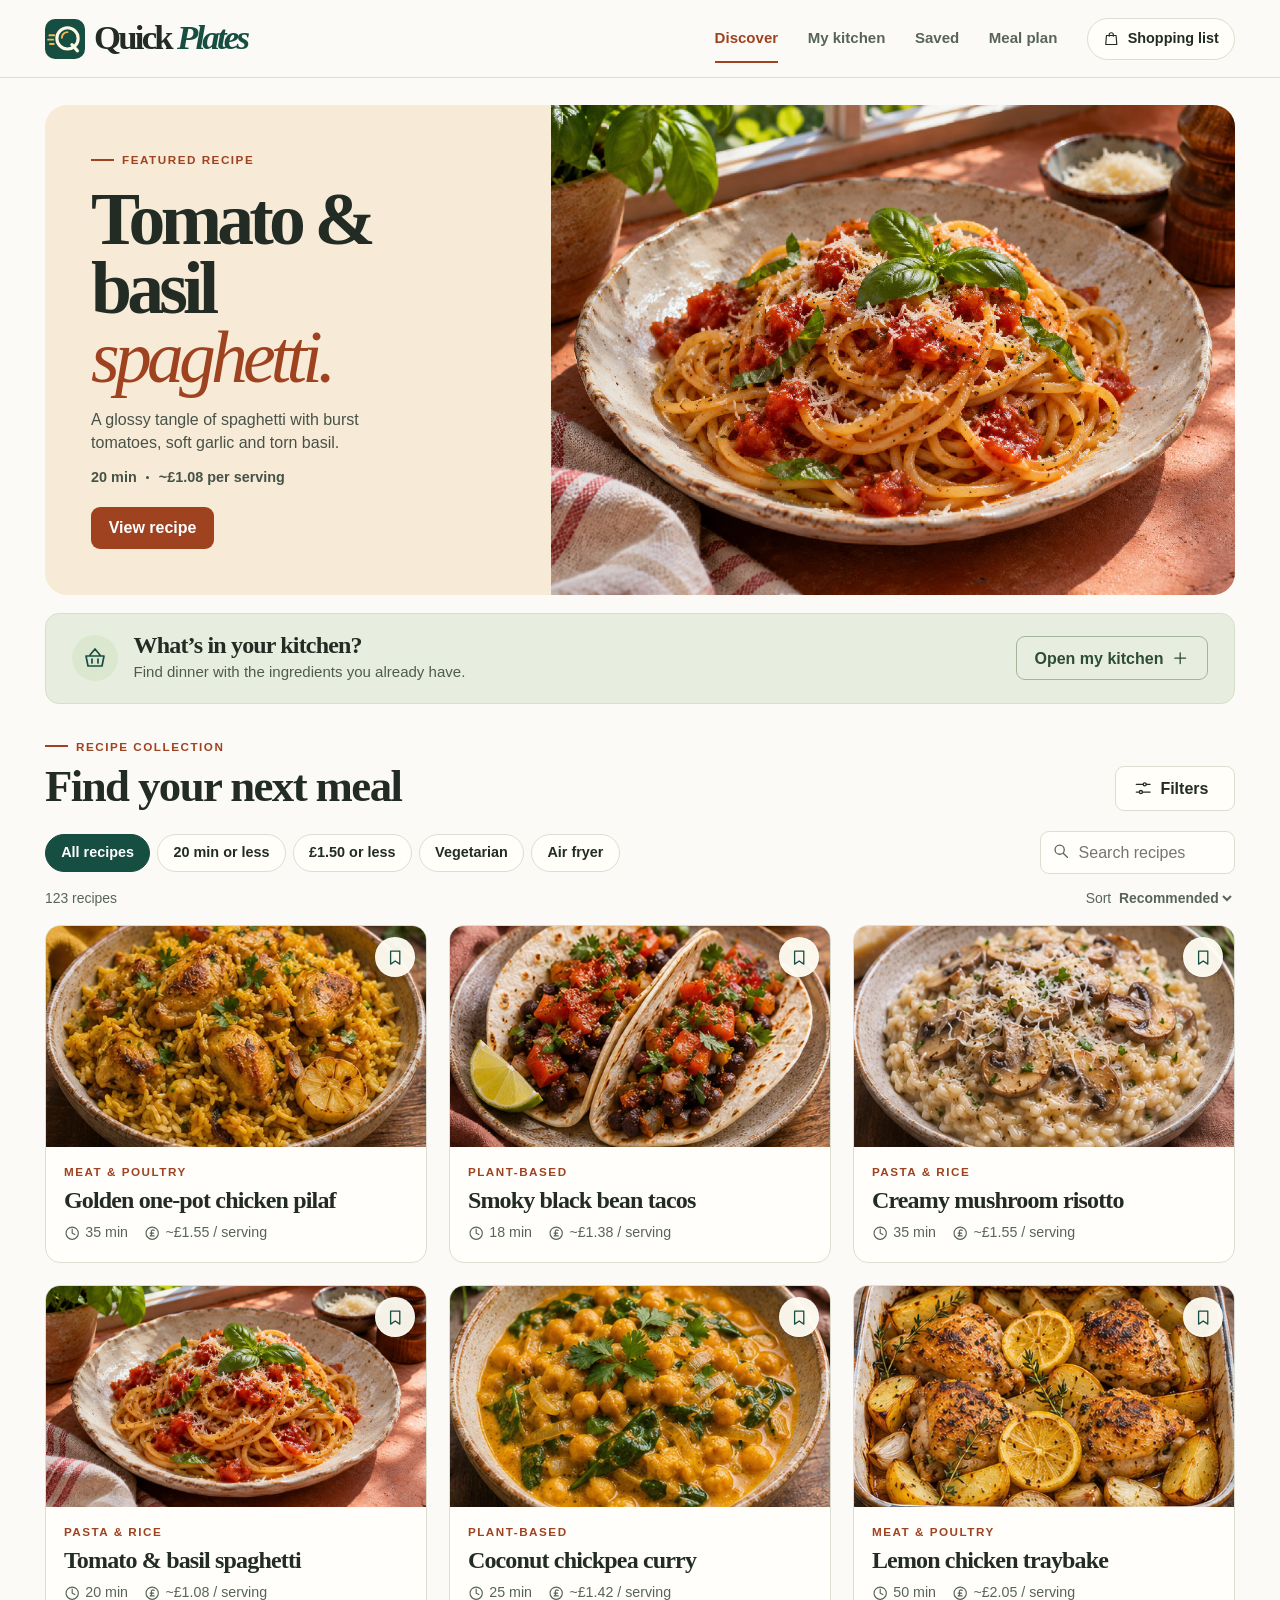
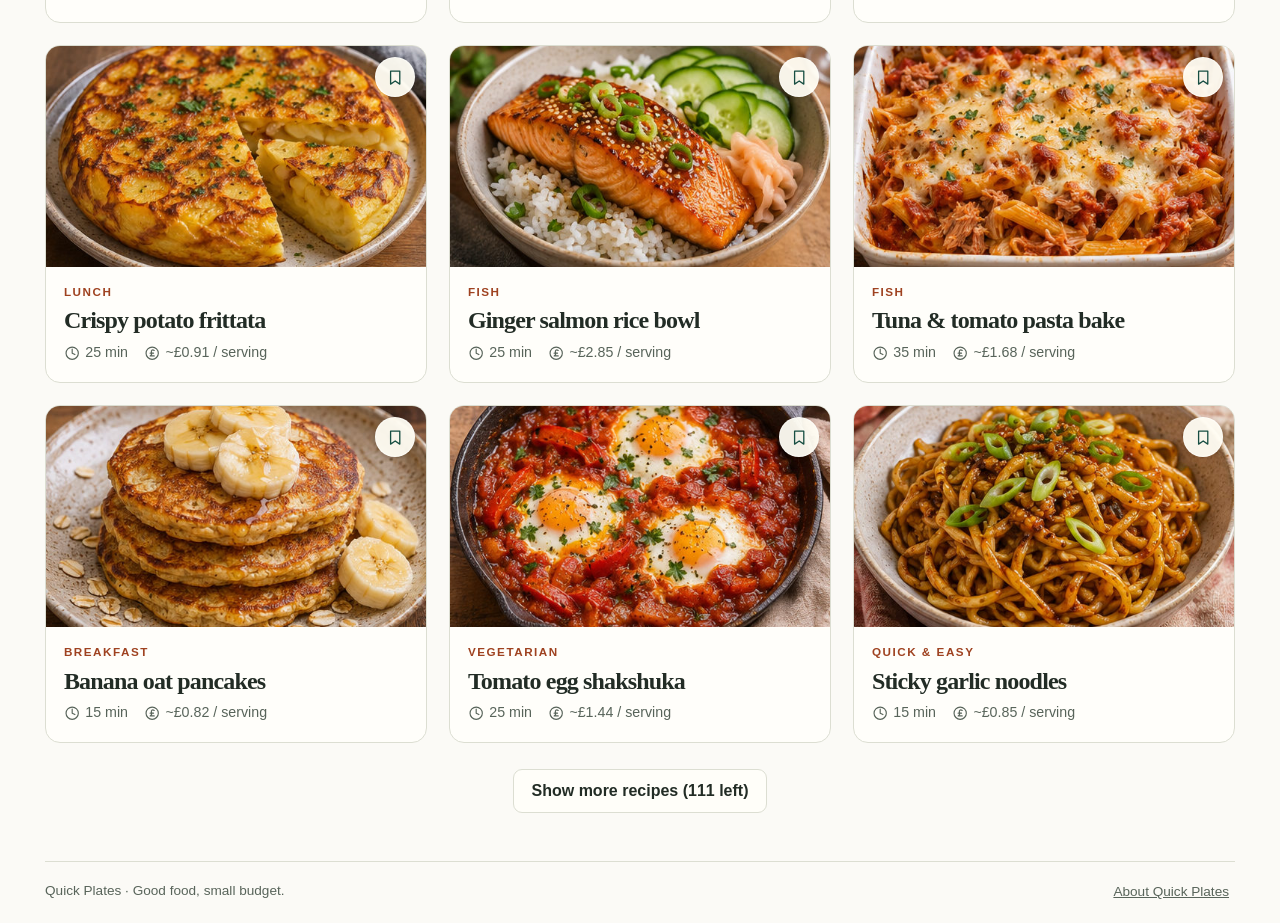
==== commit a7796e02: "Rebrand the app, install icons and sharing artwork as Quick Plates" ====
--- a/index.html
+++ b/index.html
@@ -1,10 +1,10 @@
 <!doctype html>
-<html lang="en-GB"><head><meta charset="utf-8"><meta name="viewport" content="width=device-width,initial-scale=1,viewport-fit=cover"><meta name="theme-color" content="#faf9f4"><meta name="description" content="Find dinner in your cupboard. Search GrubClub recipes, plan a week of meals and shop for just the ingredients you need."><title>GrubClub · Good food, small budget</title><link rel="icon" href="icon.svg" type="image/svg+xml"><link rel="manifest" href="manifest.webmanifest"><link rel="apple-touch-icon" href="app-192.png"><link rel="stylesheet" href="styles.css"><script defer src="recipes.js"></script><script defer src="kitchen.js"></script><script defer src="app.js"></script></head>
+<html lang="en-GB"><head><meta charset="utf-8"><meta name="viewport" content="width=device-width,initial-scale=1,viewport-fit=cover"><meta name="theme-color" content="#faf9f4"><meta name="description" content="Find dinner in your cupboard. Search Quick Plates recipes, plan a week of meals and shop for just the ingredients you need."><title>Quick Plates · Good food, small budget</title><meta name="apple-mobile-web-app-title" content="Quick Plates"><meta property="og:title" content="Quick Plates"><meta property="og:description" content="Find your next meal with the ingredients already in your kitchen."><meta property="og:type" content="website"><meta property="og:image" content="https://df9cmwp9vt-dotcom.github.io/Grub-Club/quick-plates-share.png"><meta property="og:image:alt" content="Quick Plates — Good food, small budget"><meta name="twitter:card" content="summary_large_image"><link rel="icon" href="icon.svg" type="image/svg+xml"><link rel="manifest" href="manifest.webmanifest"><link rel="apple-touch-icon" href="app-192.png?v=qp1"><link rel="stylesheet" href="styles.css"><script defer src="recipes.js"></script><script defer src="kitchen.js"></script><script defer src="app.js"></script></head>
 <body><a class="skip" href="#main">Skip to recipes</a>
-<header><div class="wrap mast"><button class="brand" data-nav="discover" aria-label="GrubClub home"><img src="icon.svg" alt="" width="40" height="40">Grub<span>Club</span></button><nav id="topnav" aria-label="Main navigation"></nav><button id="bag" class="bag" data-nav="shopping"></button></div></header>
+<header><div class="wrap mast"><button class="brand" data-nav="discover" aria-label="Quick Plates home"><img src="icon.svg" alt="" width="40" height="40">Quick <span>Plates</span></button><nav id="topnav" aria-label="Main navigation"></nav><button id="bag" class="bag" data-nav="shopping"></button></div></header>
 <main id="main" class="wrap" tabindex="-1"><div id="discover">
 <article class="hero"><div class="hero-copy"><div class="eyebrow">Featured recipe</div><h1>Tomato &amp; basil<br><em>spaghetti.</em></h1><p>A glossy tangle of spaghetti with burst tomatoes, soft garlic and torn basil.</p><div class="hero-meta">20 min <i></i> ~£1.08 per serving</div><button class="primary" data-open="101">View recipe</button></div><img class="hero-photo" src="images/101.jpg" alt="Tomato spaghetti with torn fresh basil" fetchpriority="high"></article>
 <section class="pantry-band"><div class="basket-icon" data-icon="basket"></div><div class="band-text"><h2>What’s in your kitchen?</h2><p id="pantrySummary">Find dinner with the ingredients you already have.</p></div><button class="outline" data-nav="pantry">Open my kitchen <span data-icon="plus"></span></button></section>
 <section id="collection"><div class="section-head"><div><div class="eyebrow">Recipe collection</div><h2>Find your next meal</h2></div><button class="outline" id="filtersBtn"><span data-icon="sliders"></span> Filters <span id="filterN"></span></button></div><div class="browse"><div id="collections" class="scroll-chips"></div><label class="search"><span data-icon="search"></span><input id="recipeQuery" type="search" placeholder="Search recipes" aria-label="Search recipes"></label></div><div class="results-line"><span id="resultCount" role="status"></span><label>Sort <select id="sort" aria-label="Sort order"><option value="best">Recommended</option><option value="cheap">Lowest cost</option><option value="fast">Quickest</option></select></label></div><div id="results" class="grid"></div><button id="more" class="outline more">Show more recipes</button></section></div>
-<div id="subpage" hidden></div></main><footer class="wrap"><span>GrubClub · Good food, small budget.</span><button data-about>About GrubClub</button></footer><nav class="mobile-nav" id="mobileNav" aria-label="Mobile navigation"></nav>
-<dialog id="sheet" aria-labelledby="sheetTitle"><div id="sheetInner"></div></dialog><div id="toast" role="status" aria-live="polite"></div><noscript>Enable JavaScript to use GrubClub’s recipe finder.</noscript></body></html>+<div id="subpage" hidden></div></main><footer class="wrap"><span>Quick Plates · Good food, small budget.</span><button data-about>About Quick Plates</button></footer><nav class="mobile-nav" id="mobileNav" aria-label="Mobile navigation"></nav>
+<dialog id="sheet" aria-labelledby="sheetTitle"><div id="sheetInner"></div></dialog><div id="toast" role="status" aria-live="polite"></div><noscript>Enable JavaScript to use Quick Plates’s recipe finder.</noscript></body></html>
--- a/styles.css
+++ b/styles.css
@@ -1,6 +1,6 @@
-:root{--paper:#fbfaf6;--ink:#222c25;--muted:#58645a;--leaf:#2d5841;--tomato:#ad3824;--border:#dcded2;--serif:Georgia,"Times New Roman",serif;background:var(--paper);color:var(--ink);font:100%/1.5 -apple-system,BlinkMacSystemFont,"Segoe UI",Arial,sans-serif;-webkit-text-size-adjust:100%}
+:root{--paper:#fbfaf6;--ink:#222c25;--muted:#58645a;--leaf:#174e42;--tomato:#9f4220;--border:#dcded2;--serif:Georgia,"Times New Roman",serif;background:var(--paper);color:var(--ink);font:100%/1.5 -apple-system,BlinkMacSystemFont,"Segoe UI",Arial,sans-serif;-webkit-text-size-adjust:100%}
 *{box-sizing:border-box}body{margin:0}button,input,select{font:inherit;color:inherit}button{background:none;border:0;cursor:pointer}button:disabled{opacity:.45;cursor:default}button,a,input,select,summary{touch-action:manipulation}button:focus-visible,a:focus-visible,input:focus-visible,select:focus-visible{outline:3px solid #3d7657;outline-offset:3px}img{display:block;max-width:100%}h1,h2,h3,p{margin:0}h1,h2,h3,.cardname{font-family:var(--serif);line-height:1.08;letter-spacing:-.035em;font-weight:600}main:focus{outline:0}[hidden]{display:none!important}.wrap{width:min(1190px,calc(100% - 72px));margin:auto}.ico{width:1.15em;height:1.15em;display:inline-block;vertical-align:-.2em;flex:none}.skip{position:fixed;left:10px;top:-64px;background:white;z-index:8;padding:10px}.skip:focus{top:6px}
-header{border-bottom:1px solid var(--border)}.mast{display:flex;align-items:center;gap:1rem;height:77px}.brand{display:flex;align-items:center;padding:0;font:700 2.17rem/1 var(--serif);letter-spacing:-.08em}.brand img{margin-right:9px}.brand span{color:var(--tomato)}#topnav{display:flex;align-self:stretch;gap:.15rem;margin-left:auto}.navitem{font-size:.94rem;font-weight:650;padding:0 .85rem;color:var(--muted);position:relative}.navitem.active,.navitem:hover{color:var(--tomato)}#topnav .navitem.active:after{content:"";position:absolute;bottom:14px;left:.85rem;right:.85rem;height:2px;background:var(--tomato)}.bag,.outline,.primary,.quiet,.chip,.round{display:inline-flex;align-items:center;justify-content:center;gap:.5rem;line-height:1.2;min-height:42px;font-weight:650}.bag,.outline,.chip,.round{border:1px solid var(--border);background:#fffef9}.bag,.chip{border-radius:24px;padding:.58rem .95rem;font-size:.9rem}.bag.active{border-color:var(--tomato)}.bag b{background:#e6ebdd;padding:.12rem .35rem;border-radius:20px}.mobile-nav{display:none}.primary,.outline,.quiet{padding:.72rem 1.1rem;border-radius:9px}.primary{background:var(--tomato);color:#fff}.primary:hover{background:#872b1d}.outline:hover,.chip:hover,.round:hover{border-color:#97aa91}.quiet{color:var(--leaf);padding-inline:.4rem}.round{border-radius:50%;width:40px;height:40px;min-height:40px;padding:0}
+header{border-bottom:1px solid var(--border)}.mast{display:flex;align-items:center;gap:1rem;height:77px}.brand{display:flex;align-items:center;padding:0;font:700 2.17rem/1 var(--serif);letter-spacing:-.08em}.brand img{margin-right:9px}.brand span{margin-left:.18em;color:var(--leaf);font-style:italic}#topnav{display:flex;align-self:stretch;gap:.15rem;margin-left:auto}.navitem{font-size:.94rem;font-weight:650;padding:0 .85rem;color:var(--muted);position:relative}.navitem.active,.navitem:hover{color:var(--tomato)}#topnav .navitem.active:after{content:"";position:absolute;bottom:14px;left:.85rem;right:.85rem;height:2px;background:var(--tomato)}.bag,.outline,.primary,.quiet,.chip,.round{display:inline-flex;align-items:center;justify-content:center;gap:.5rem;line-height:1.2;min-height:42px;font-weight:650}.bag,.outline,.chip,.round{border:1px solid var(--border);background:#fffef9}.bag,.chip{border-radius:24px;padding:.58rem .95rem;font-size:.9rem}.bag.active{border-color:var(--tomato)}.bag b{background:#e6ebdd;padding:.12rem .35rem;border-radius:20px}.mobile-nav{display:none}.primary,.outline,.quiet{padding:.72rem 1.1rem;border-radius:9px}.primary{background:var(--tomato);color:#fff}.primary:hover{background:#872b1d}.outline:hover,.chip:hover,.round:hover{border-color:#97aa91}.quiet{color:var(--leaf);padding-inline:.4rem}.round{border-radius:50%;width:40px;height:40px;min-height:40px;padding:0}
 .hero{display:grid;grid-template-columns:.85fr 1.15fr;position:relative;border-radius:22px;background:#f7ead7;overflow:hidden;margin-top:27px;min-height:360px}.hero-copy{padding:clamp(1.75rem,3.6vw,3.4rem);align-self:center}.eyebrow,.kicker{text-transform:uppercase;letter-spacing:.13em;font-size:.73rem;font-weight:780;color:var(--tomato)}.eyebrow{display:flex;align-items:center;gap:.5rem}.eyebrow:before{content:"";width:23px;height:2px;background:currentColor}.hero h1{font-size:clamp(3.5rem,5.75vw,5.7rem);letter-spacing:-.065em;line-height:.94;margin:1rem 0}.hero em{color:var(--tomato);font-weight:500}.hero-copy p{max-width:34ch;color:#475248;line-height:1.45}.hero-meta{display:flex;align-items:center;gap:.6rem;font-size:.9rem;color:#455247;margin:.75rem 0 1.15rem;font-weight:600}.hero-meta i{width:3px;height:3px;border-radius:50%;background:currentColor}.hero-photo{width:100%;height:100%;max-height:455px;min-height:100%;position:absolute;right:0;top:0;width:57.5%;object-fit:cover}
 .pantry-band{margin:18px 0 34px;padding:1.2rem 1.6rem;border-radius:14px;border:1px solid #d5dfc9;background:#e8eedf;display:flex;align-items:center;gap:1rem}.basket-icon,.empty-icon{background:#dce7d0;color:var(--leaf);border-radius:50%;display:grid;place-items:center;width:46px;height:46px;flex:none}.basket-icon svg,.empty-icon svg{width:24px;height:24px}.band-text{flex:1}.pantry-band h2{font-size:1.5rem}.pantry-band p{font-size:.94rem;color:#4e5c4e;margin-top:2px}.pantry-band .outline{background:transparent;border-color:#a5b49b;color:#2d4d34}
 .section-head,.results-line,.sheet-head,.between,.serves,.field-head{display:flex;align-items:center;justify-content:space-between;gap:.7rem}.section-head{align-items:flex-end}.section-head h2,.page-head h1{font-size:clamp(2.15rem,3.5vw,3.2rem);margin-top:.45rem}.browse{display:flex;gap:1rem;align-items:center;justify-content:space-between;margin:1.25rem 0 .7rem}.scroll-chips,.chips{display:flex;gap:.45rem;align-items:center}.scroll-chips{overflow:auto;scrollbar-width:none}.scroll-chips::-webkit-scrollbar{display:none}.chips{flex-wrap:wrap}.chip{white-space:nowrap;min-height:38px;font-weight:600}.chip[aria-pressed=true]{border-color:var(--leaf);background:var(--leaf);color:white}.search{display:flex;align-items:center;gap:8px;min-height:41px;padding:0 .7rem;border:1px solid var(--border);border-radius:9px;background:#fffefa;color:var(--muted)}.search input{min-width:0;width:100%;padding:.55rem 0;border:0;background:none;outline:none}.search:focus-within{outline:2px solid var(--leaf)}.browse .search{width:195px;flex:none}.results-line{color:var(--muted);font-size:.87rem;margin:.85rem 0 1rem}.results-line select{background:none;border:0;font-weight:650;max-width:135px}.grid{display:grid;grid-template-columns:repeat(3,minmax(0,1fr));gap:22px}.card{position:relative;border:1px solid var(--border);border-radius:15px;overflow:hidden;background:#fffefa;display:flex}.cardmain{width:100%;padding:0;text-align:left;display:flex;flex-direction:column}.pic{display:block;width:100%;aspect-ratio:1.72;overflow:hidden;background:#e9e7dc}.pic img{width:100%;height:100%;object-fit:cover;transition:transform .3s}.cardmain:hover .pic img{transform:scale(1.025)}.cardcopy{width:100%;display:grid;gap:.5rem;padding:1rem 1.12rem 1.15rem}.cardname{font-size:1.5rem}.cardmain:hover .cardname{color:var(--tomato)}.bookmark{position:absolute;top:11px;right:11px;background:#fffdf4f2;border:1px solid #ffffff88;color:var(--leaf);box-shadow:0 1px 5px #0002}.bookmark[aria-pressed=true] svg{fill:var(--leaf)}.meta{display:flex;align-items:center;flex-wrap:wrap;gap:.3rem 1rem;color:var(--muted);font-size:.89rem}.meta>span{display:inline-flex;align-items:center;gap:5px}.match{border-top:1px solid var(--border);padding-top:.55rem;font-weight:600;font-size:.86rem;color:var(--leaf)}.near{color:#79521b}.more{display:flex;margin:1.6rem auto}.empty{grid-column:1/-1;text-align:center;padding:2rem;border:1px solid var(--border);border-radius:14px;background:#fffefa}.empty-icon{margin:0 auto .7rem}.empty h3{font-size:1.5rem}.empty p{color:var(--muted);margin:.5rem 0 .8rem}
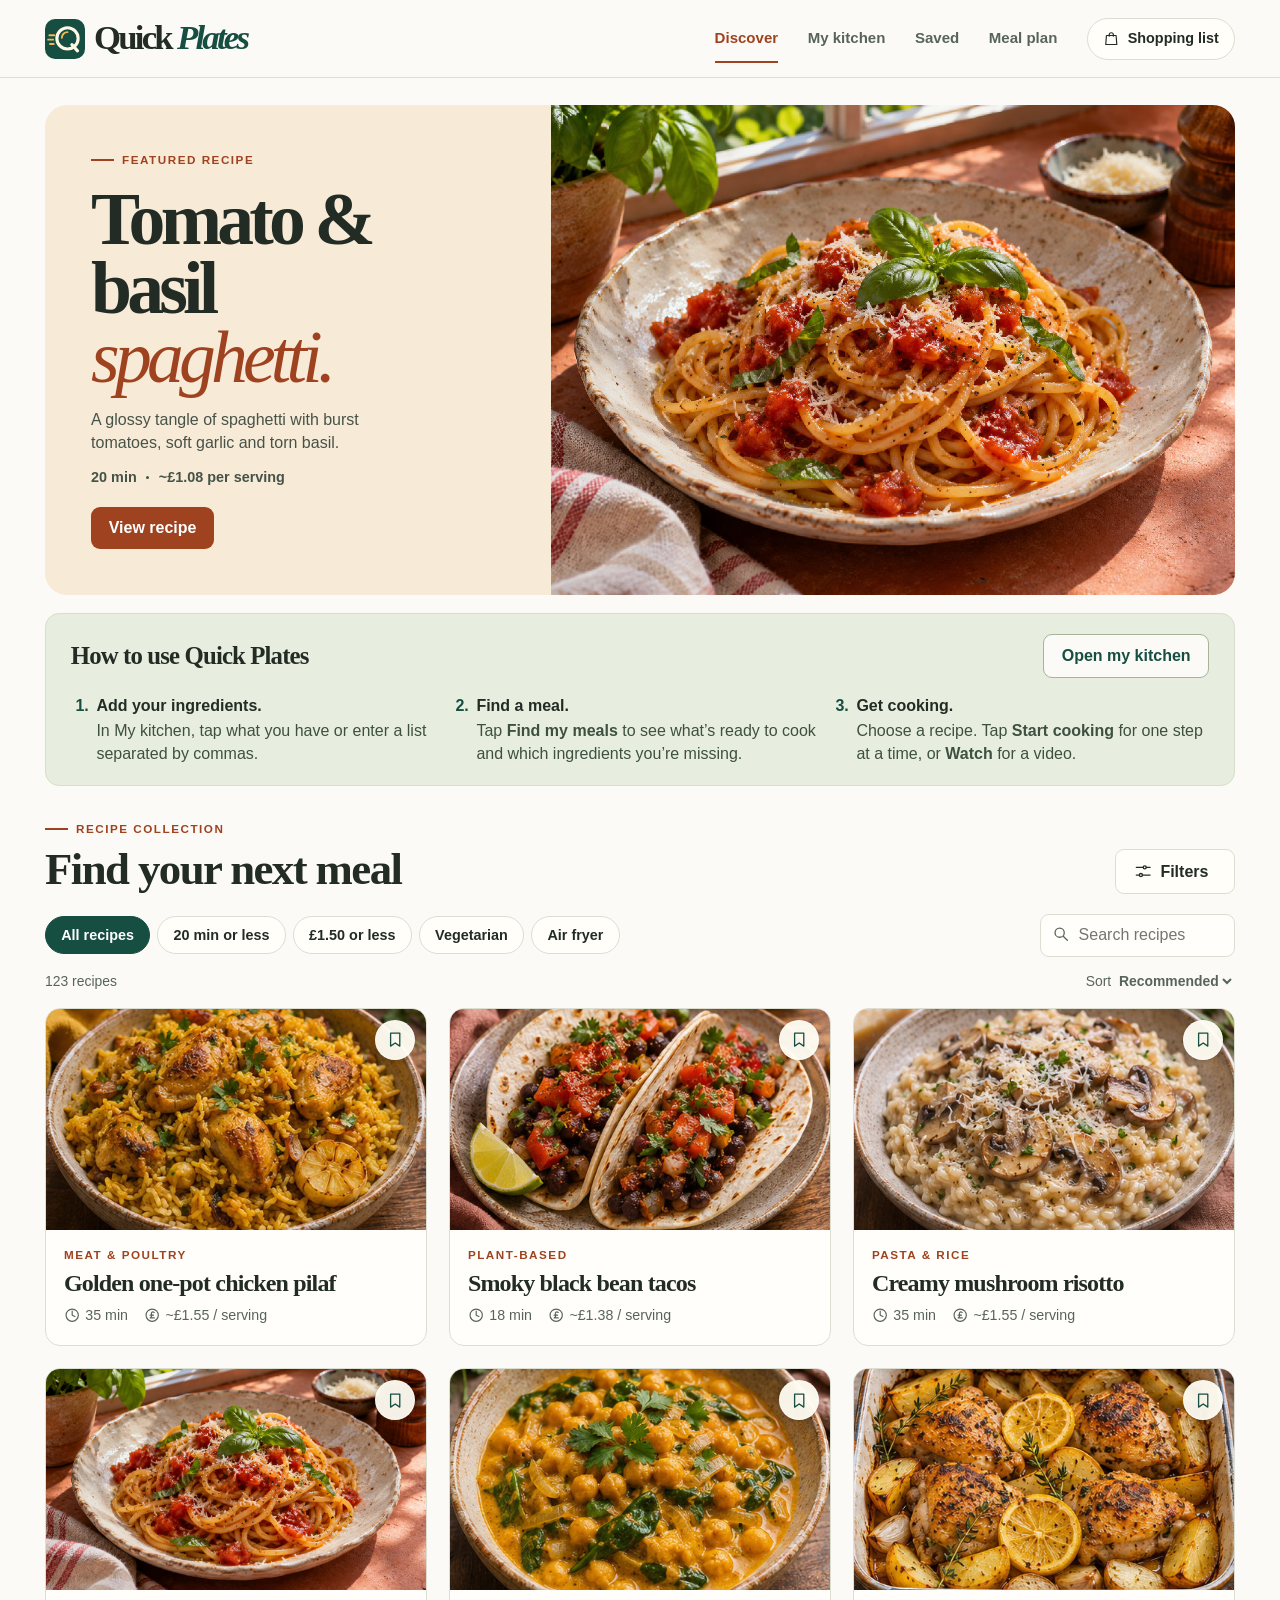
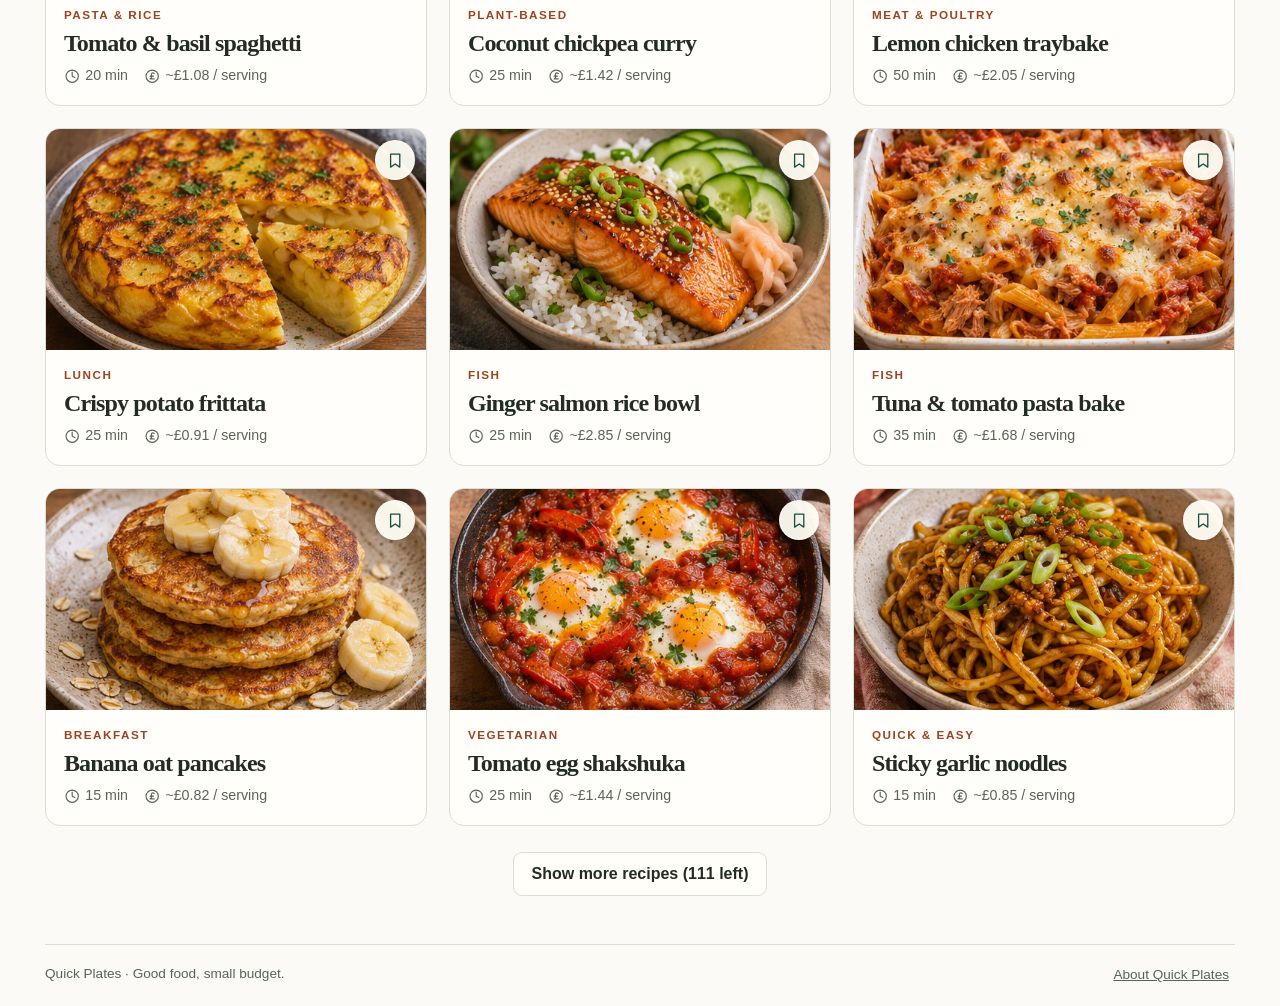
==== commit b9efc805: "Add a three-step getting-started guide to the Quick Plates home page" ====
--- a/index.html
+++ b/index.html
@@ -4,7 +4,13 @@
 <header><div class="wrap mast"><button class="brand" data-nav="discover" aria-label="Quick Plates home"><img src="icon.svg" alt="" width="40" height="40">Quick <span>Plates</span></button><nav id="topnav" aria-label="Main navigation"></nav><button id="bag" class="bag" data-nav="shopping"></button></div></header>
 <main id="main" class="wrap" tabindex="-1"><div id="discover">
 <article class="hero"><div class="hero-copy"><div class="eyebrow">Featured recipe</div><h1>Tomato &amp; basil<br><em>spaghetti.</em></h1><p>A glossy tangle of spaghetti with burst tomatoes, soft garlic and torn basil.</p><div class="hero-meta">20 min <i></i> ~£1.08 per serving</div><button class="primary" data-open="101">View recipe</button></div><img class="hero-photo" src="images/101.jpg" alt="Tomato spaghetti with torn fresh basil" fetchpriority="high"></article>
-<section class="pantry-band"><div class="basket-icon" data-icon="basket"></div><div class="band-text"><h2>What’s in your kitchen?</h2><p id="pantrySummary">Find dinner with the ingredients you already have.</p></div><button class="outline" data-nav="pantry">Open my kitchen <span data-icon="plus"></span></button></section>
+<section class="quick-guide" aria-labelledby="guide-title">
+<div class="guide-heading"><div><h2 id="guide-title">How to use Quick Plates</h2><p id="pantrySummary" hidden></p></div><button class="outline" data-nav="pantry">Open my kitchen</button></div>
+<ol class="guide-steps">
+<li><strong>Add your ingredients.</strong> In My kitchen, tap what you have or enter a list separated by commas.</li>
+<li><strong>Find a meal.</strong> Tap <b>Find my meals</b> to see what’s ready to cook and which ingredients you’re missing.</li>
+<li><strong>Get cooking.</strong> Choose a recipe. Tap <b>Start cooking</b> for one step at a time, or <b>Watch</b> for a video.</li>
+</ol></section>
 <section id="collection"><div class="section-head"><div><div class="eyebrow">Recipe collection</div><h2>Find your next meal</h2></div><button class="outline" id="filtersBtn"><span data-icon="sliders"></span> Filters <span id="filterN"></span></button></div><div class="browse"><div id="collections" class="scroll-chips"></div><label class="search"><span data-icon="search"></span><input id="recipeQuery" type="search" placeholder="Search recipes" aria-label="Search recipes"></label></div><div class="results-line"><span id="resultCount" role="status"></span><label>Sort <select id="sort" aria-label="Sort order"><option value="best">Recommended</option><option value="cheap">Lowest cost</option><option value="fast">Quickest</option></select></label></div><div id="results" class="grid"></div><button id="more" class="outline more">Show more recipes</button></section></div>
 <div id="subpage" hidden></div></main><footer class="wrap"><span>Quick Plates · Good food, small budget.</span><button data-about>About Quick Plates</button></footer><nav class="mobile-nav" id="mobileNav" aria-label="Mobile navigation"></nav>
 <dialog id="sheet" aria-labelledby="sheetTitle"><div id="sheetInner"></div></dialog><div id="toast" role="status" aria-live="polite"></div><noscript>Enable JavaScript to use Quick Plates’s recipe finder.</noscript></body></html>
--- a/styles.css
+++ b/styles.css
@@ -11,3 +11,14 @@
 @media(max-width:430px){.pantry-band{display:grid;grid-template-columns:36px 1fr}.pantry-band .outline{grid-column:2;justify-self:start}.hero-copy{padding:1rem .8rem}.hero h1{font-size:clamp(2.12rem,9.4vw,2.55rem)}.grid{gap:10px}.results-line{font-size:.79rem}.cardname{font-size:1.14rem}.kicker{font-size:.65rem}.fieldgrid{grid-template-columns:1fr}.sheetbody .actions{gap:.4rem}.sheetbody .actions button{font-size:.9rem}.cardcopy{padding:.65rem}}
 @media(prefers-reduced-motion:reduce){*{scroll-behavior:auto!important;transition:none!important}}
 img.image-offline{object-fit:contain;padding:12%;background:#e6ebdf}.note h3{font-size:1.25rem}.note .chips{margin-top:.65rem}.status:not(:empty){padding:.4rem 1.35rem 1rem}
+
+.method-video{display:flex;align-items:center;gap:.75rem;padding:.8rem 1rem;margin:.65rem 0 1rem;border:1px solid #cad8c5;border-radius:10px;background:#eff4e9;color:var(--leaf);text-decoration:none}.method-video:hover strong{text-decoration:underline}.method-video:focus-visible{outline:3px solid var(--leaf);outline-offset:3px}.method-video strong,.method-video small{display:block}.method-video small{font-size:.81rem;color:#4d6052;margin-top:.15rem}.video-play{flex:none;display:grid;place-items:center;width:2rem;height:2rem;border-radius:50%;background:var(--leaf);color:white;font-size:.75rem}
+
+.quick-guide{padding:1.25rem 1.55rem;margin:18px 0 34px;border:1px solid #d5dfc9;border-radius:14px;background:#e8eedf}
+.guide-heading{display:flex;align-items:center;justify-content:space-between;gap:.75rem}
+.guide-heading h2{font-size:1.55rem}.guide-heading p{font-size:.9rem;color:var(--muted);margin-top:.25rem}
+.quick-guide .outline{background:var(--paper);border-color:#a5b49b;color:var(--leaf)}
+.guide-steps{display:grid;grid-template-columns:repeat(3,minmax(0,1fr));gap:1.5rem;margin:1rem 0 0;padding-left:1.4rem}
+.guide-steps li{padding-left:.2rem;color:#3d5041;font-size:1rem;line-height:1.45}.guide-steps li::marker{color:var(--leaf);font-weight:750}
+.guide-steps strong{display:block;color:var(--ink);margin-bottom:.12rem}
+@media(max-width:700px){.quick-guide{padding:1rem;margin:12px 0 24px;display:grid;gap:.85rem}.guide-heading{display:contents}.guide-heading h2{font-size:1.4rem}.guide-heading .outline{grid-row:3;justify-self:start}.guide-steps{grid-row:2;grid-template-columns:1fr;gap:.7rem;margin:0}.guide-steps strong{display:inline}}
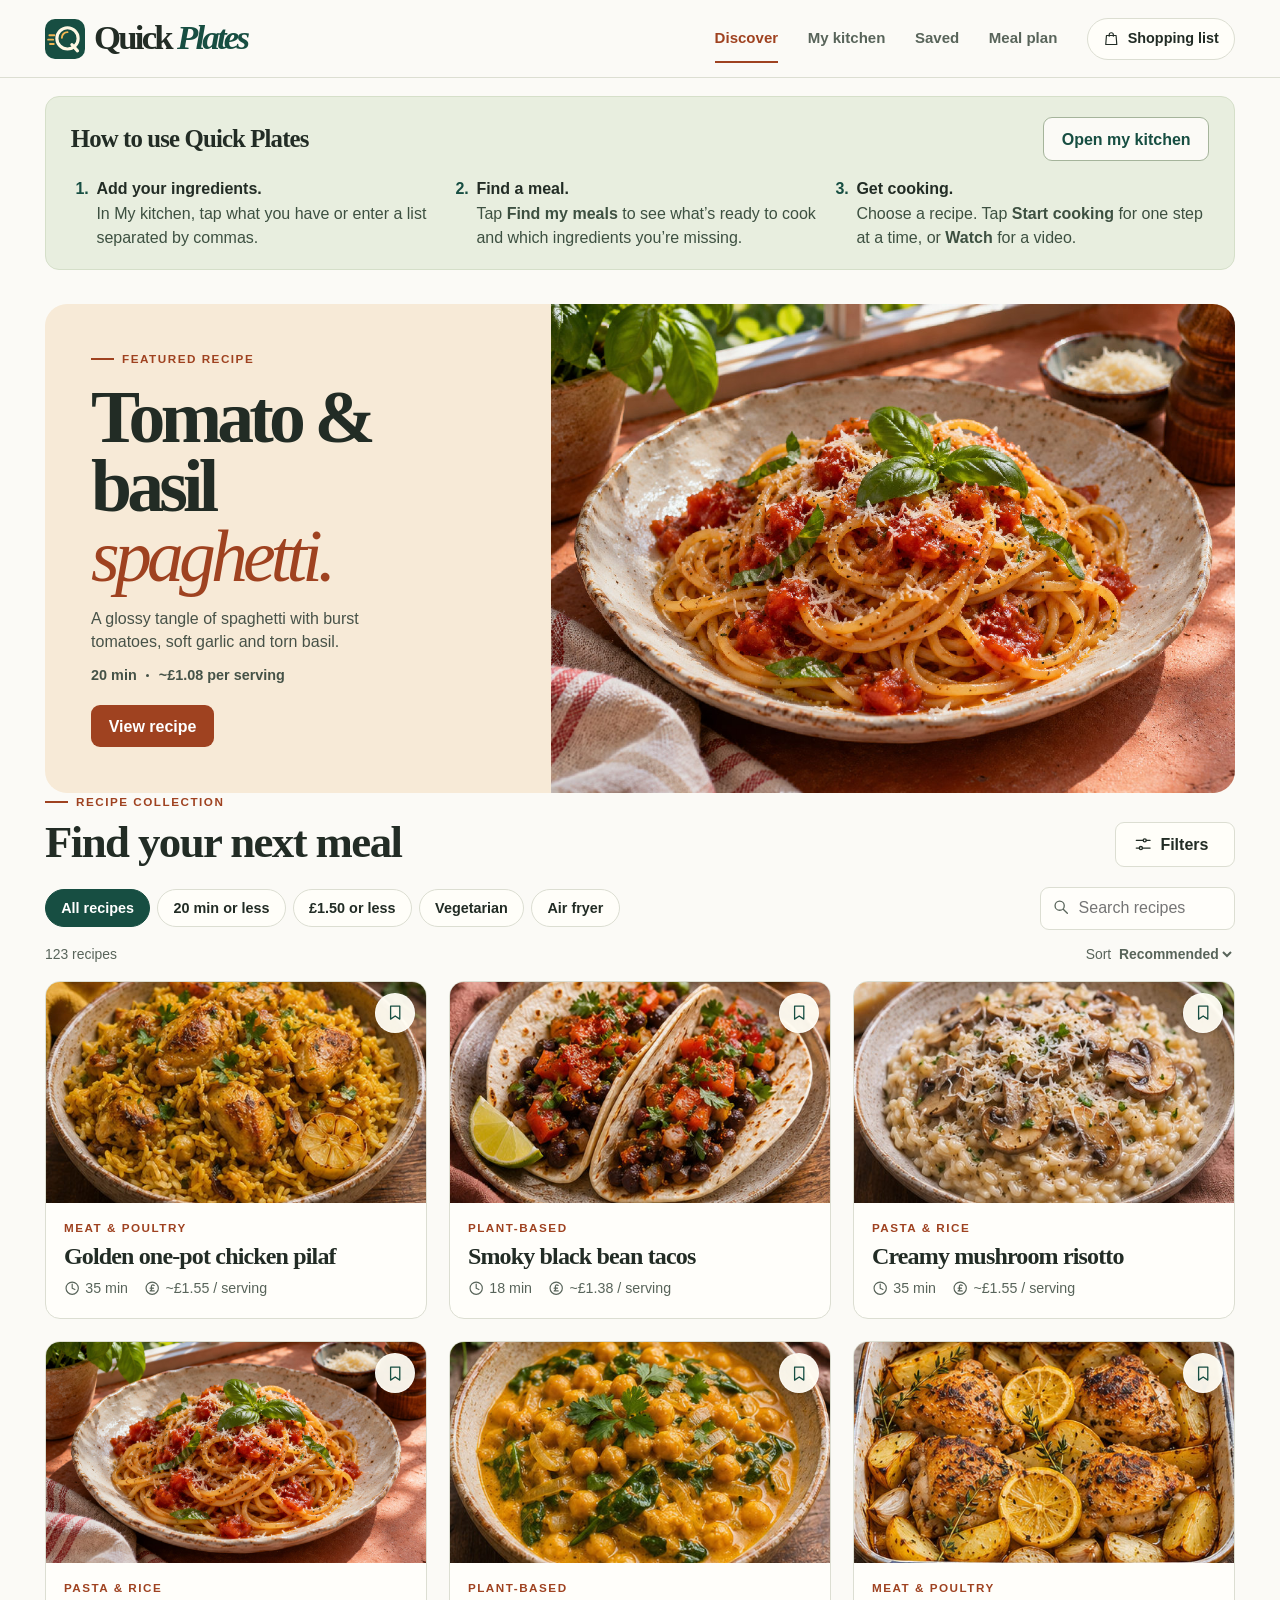
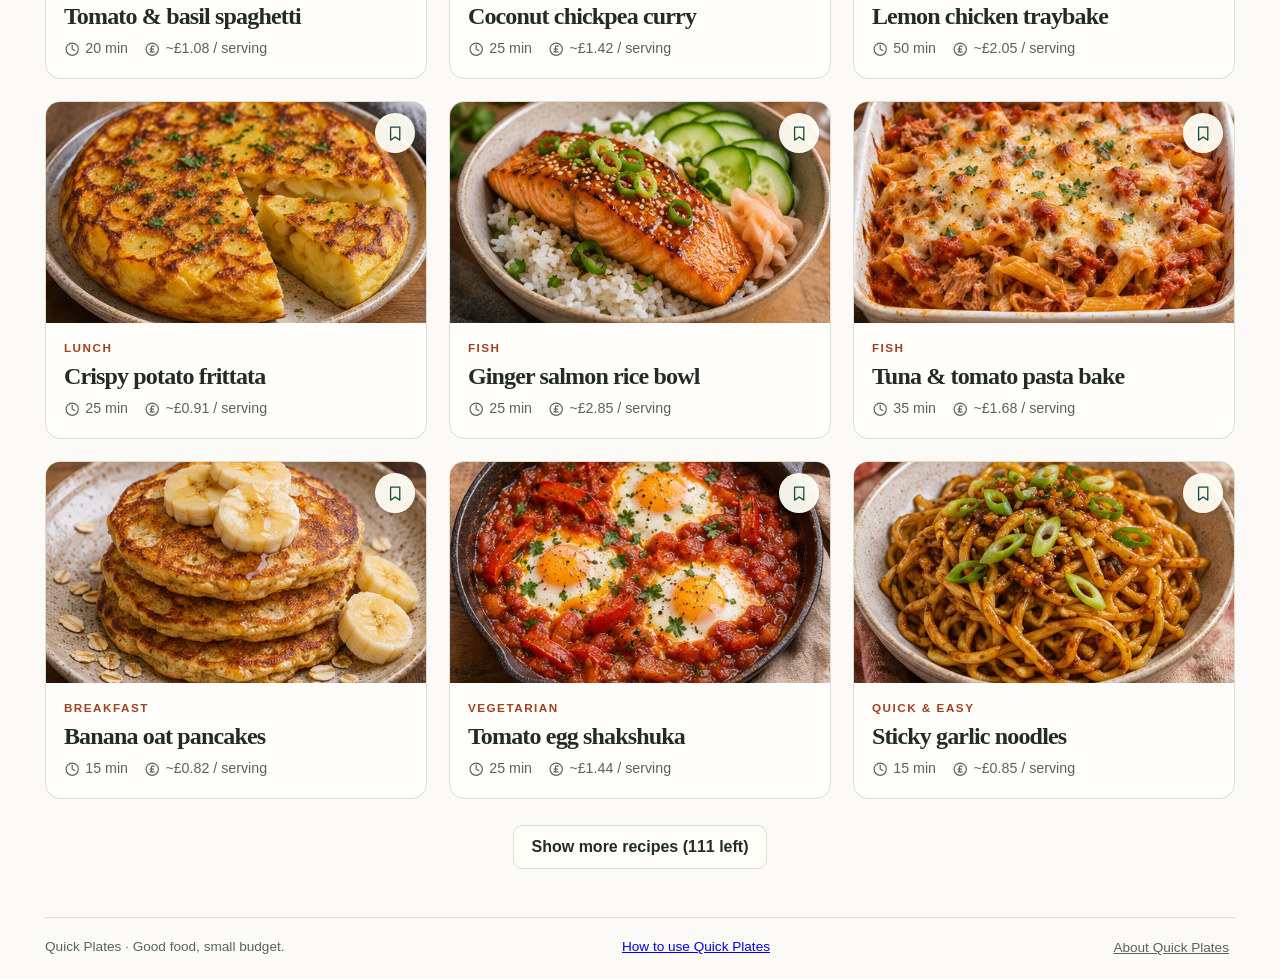
==== commit 8a929977: "Show the guide first, add a direct guide link and refresh online app pages" ====
--- a/index.html
+++ b/index.html
@@ -3,7 +3,6 @@
 <body><a class="skip" href="#main">Skip to recipes</a>
 <header><div class="wrap mast"><button class="brand" data-nav="discover" aria-label="Quick Plates home"><img src="icon.svg" alt="" width="40" height="40">Quick <span>Plates</span></button><nav id="topnav" aria-label="Main navigation"></nav><button id="bag" class="bag" data-nav="shopping"></button></div></header>
 <main id="main" class="wrap" tabindex="-1"><div id="discover">
-<article class="hero"><div class="hero-copy"><div class="eyebrow">Featured recipe</div><h1>Tomato &amp; basil<br><em>spaghetti.</em></h1><p>A glossy tangle of spaghetti with burst tomatoes, soft garlic and torn basil.</p><div class="hero-meta">20 min <i></i> ~£1.08 per serving</div><button class="primary" data-open="101">View recipe</button></div><img class="hero-photo" src="images/101.jpg" alt="Tomato spaghetti with torn fresh basil" fetchpriority="high"></article>
 <section class="quick-guide" aria-labelledby="guide-title">
 <div class="guide-heading"><div><h2 id="guide-title">How to use Quick Plates</h2><p id="pantrySummary" hidden></p></div><button class="outline" data-nav="pantry">Open my kitchen</button></div>
 <ol class="guide-steps">
@@ -11,6 +10,7 @@
 <li><strong>Find a meal.</strong> Tap <b>Find my meals</b> to see what’s ready to cook and which ingredients you’re missing.</li>
 <li><strong>Get cooking.</strong> Choose a recipe. Tap <b>Start cooking</b> for one step at a time, or <b>Watch</b> for a video.</li>
 </ol></section>
+<article class="hero"><div class="hero-copy"><div class="eyebrow">Featured recipe</div><h1>Tomato &amp; basil<br><em>spaghetti.</em></h1><p>A glossy tangle of spaghetti with burst tomatoes, soft garlic and torn basil.</p><div class="hero-meta">20 min <i></i> ~£1.08 per serving</div><button class="primary" data-open="101">View recipe</button></div><img class="hero-photo" src="images/101.jpg" alt="Tomato spaghetti with torn fresh basil" fetchpriority="high"></article>
 <section id="collection"><div class="section-head"><div><div class="eyebrow">Recipe collection</div><h2>Find your next meal</h2></div><button class="outline" id="filtersBtn"><span data-icon="sliders"></span> Filters <span id="filterN"></span></button></div><div class="browse"><div id="collections" class="scroll-chips"></div><label class="search"><span data-icon="search"></span><input id="recipeQuery" type="search" placeholder="Search recipes" aria-label="Search recipes"></label></div><div class="results-line"><span id="resultCount" role="status"></span><label>Sort <select id="sort" aria-label="Sort order"><option value="best">Recommended</option><option value="cheap">Lowest cost</option><option value="fast">Quickest</option></select></label></div><div id="results" class="grid"></div><button id="more" class="outline more">Show more recipes</button></section></div>
-<div id="subpage" hidden></div></main><footer class="wrap"><span>Quick Plates · Good food, small budget.</span><button data-about>About Quick Plates</button></footer><nav class="mobile-nav" id="mobileNav" aria-label="Mobile navigation"></nav>
+<div id="subpage" hidden></div></main><footer class="wrap"><span>Quick Plates · Good food, small budget.</span><a href="guide.html">How to use Quick Plates</a><button data-about>About Quick Plates</button></footer><nav class="mobile-nav" id="mobileNav" aria-label="Mobile navigation"></nav>
 <dialog id="sheet" aria-labelledby="sheetTitle"><div id="sheetInner"></div></dialog><div id="toast" role="status" aria-live="polite"></div><noscript>Enable JavaScript to use Quick Plates’s recipe finder.</noscript></body></html>
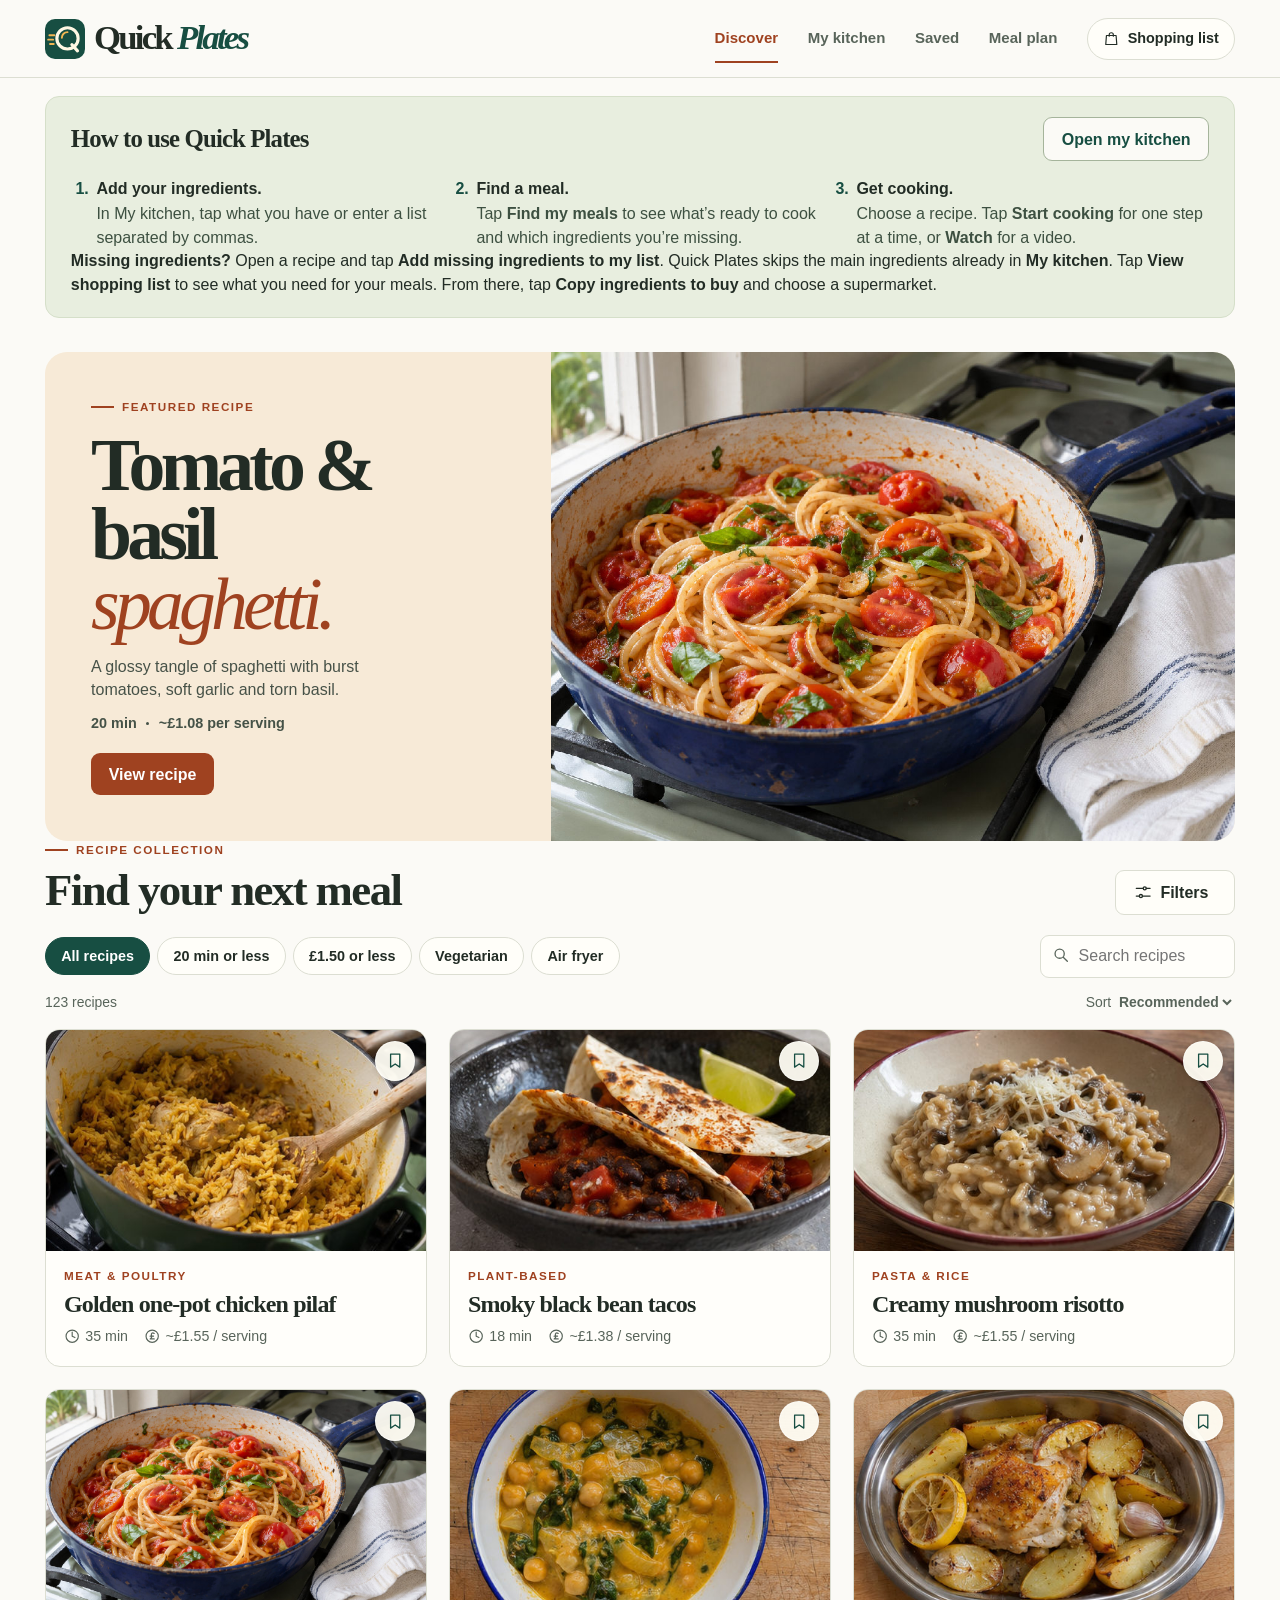
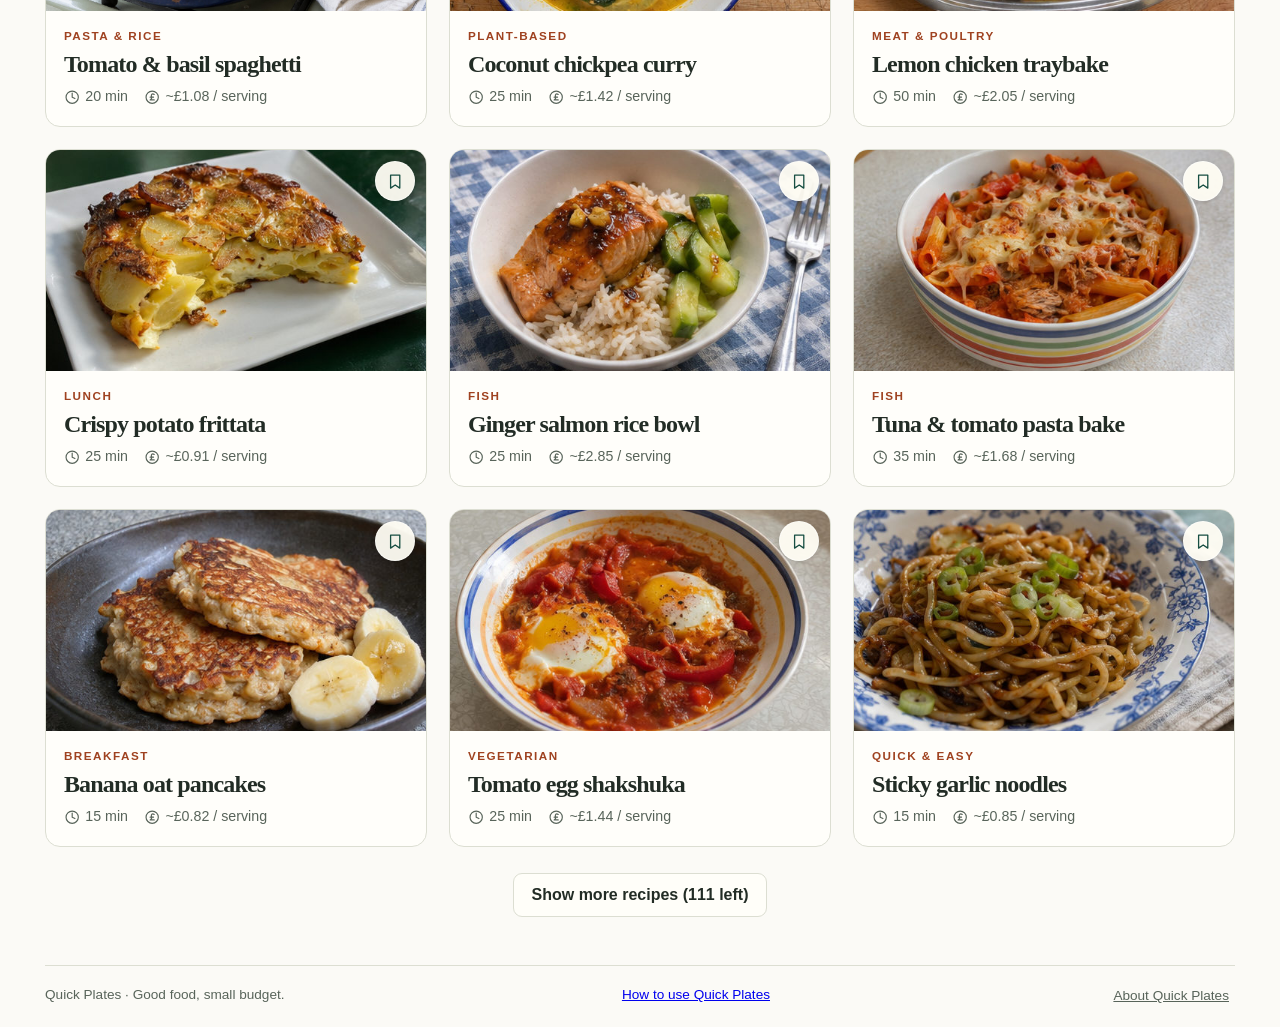
==== commit de171081: "Explain missing ingredients in the home page guide" ====
--- a/index.html
+++ b/index.html
@@ -9,7 +9,7 @@
 <li><strong>Add your ingredients.</strong> In My kitchen, tap what you have or enter a list separated by commas.</li>
 <li><strong>Find a meal.</strong> Tap <b>Find my meals</b> to see what’s ready to cook and which ingredients you’re missing.</li>
 <li><strong>Get cooking.</strong> Choose a recipe. Tap <b>Start cooking</b> for one step at a time, or <b>Watch</b> for a video.</li>
-</ol></section>
+</ol><p><strong>Missing ingredients?</strong> Open a recipe and tap <b>Add missing ingredients to my list</b>. Quick Plates skips the main ingredients already in <b>My kitchen</b>. Tap <b>View shopping list</b> to see what you need for your meals. From there, tap <b>Copy ingredients to buy</b> and choose a supermarket.</p></section>
 <article class="hero"><div class="hero-copy"><div class="eyebrow">Featured recipe</div><h1>Tomato &amp; basil<br><em>spaghetti.</em></h1><p>A glossy tangle of spaghetti with burst tomatoes, soft garlic and torn basil.</p><div class="hero-meta">20 min <i></i> ~£1.08 per serving</div><button class="primary" data-open="101">View recipe</button></div><img class="hero-photo" src="images/101.jpg" alt="Tomato spaghetti with torn fresh basil" fetchpriority="high"></article>
 <section id="collection"><div class="section-head"><div><div class="eyebrow">Recipe collection</div><h2>Find your next meal</h2></div><button class="outline" id="filtersBtn"><span data-icon="sliders"></span> Filters <span id="filterN"></span></button></div><div class="browse"><div id="collections" class="scroll-chips"></div><label class="search"><span data-icon="search"></span><input id="recipeQuery" type="search" placeholder="Search recipes" aria-label="Search recipes"></label></div><div class="results-line"><span id="resultCount" role="status"></span><label>Sort <select id="sort" aria-label="Sort order"><option value="best">Recommended</option><option value="cheap">Lowest cost</option><option value="fast">Quickest</option></select></label></div><div id="results" class="grid"></div><button id="more" class="outline more">Show more recipes</button></section></div>
 <div id="subpage" hidden></div></main><footer class="wrap"><span>Quick Plates · Good food, small budget.</span><a href="guide.html">How to use Quick Plates</a><button data-about>About Quick Plates</button></footer><nav class="mobile-nav" id="mobileNav" aria-label="Mobile navigation"></nav>
--- a/styles.css
+++ b/styles.css
@@ -22,3 +22,8 @@
 .guide-steps li{padding-left:.2rem;color:#3d5041;font-size:1rem;line-height:1.45}.guide-steps li::marker{color:var(--leaf);font-weight:750}
 .guide-steps strong{display:block;color:var(--ink);margin-bottom:.12rem}
 @media(max-width:700px){.quick-guide{padding:1rem;margin:12px 0 24px;display:grid;gap:.85rem}.guide-heading{display:contents}.guide-heading h2{font-size:1.4rem}.guide-heading .outline{grid-row:3;justify-self:start}.guide-steps{grid-row:2;grid-template-columns:1fr;gap:.7rem;margin:0}.guide-steps strong{display:inline}}
+
+.supermarket{margin-top:1rem}
+.supermarket .actions{align-items:flex-end}
+.supermarket .actions small{display:block;max-width:24ch;margin-bottom:.4rem}
+.supermarket a.outline{display:inline-flex;text-decoration:none}
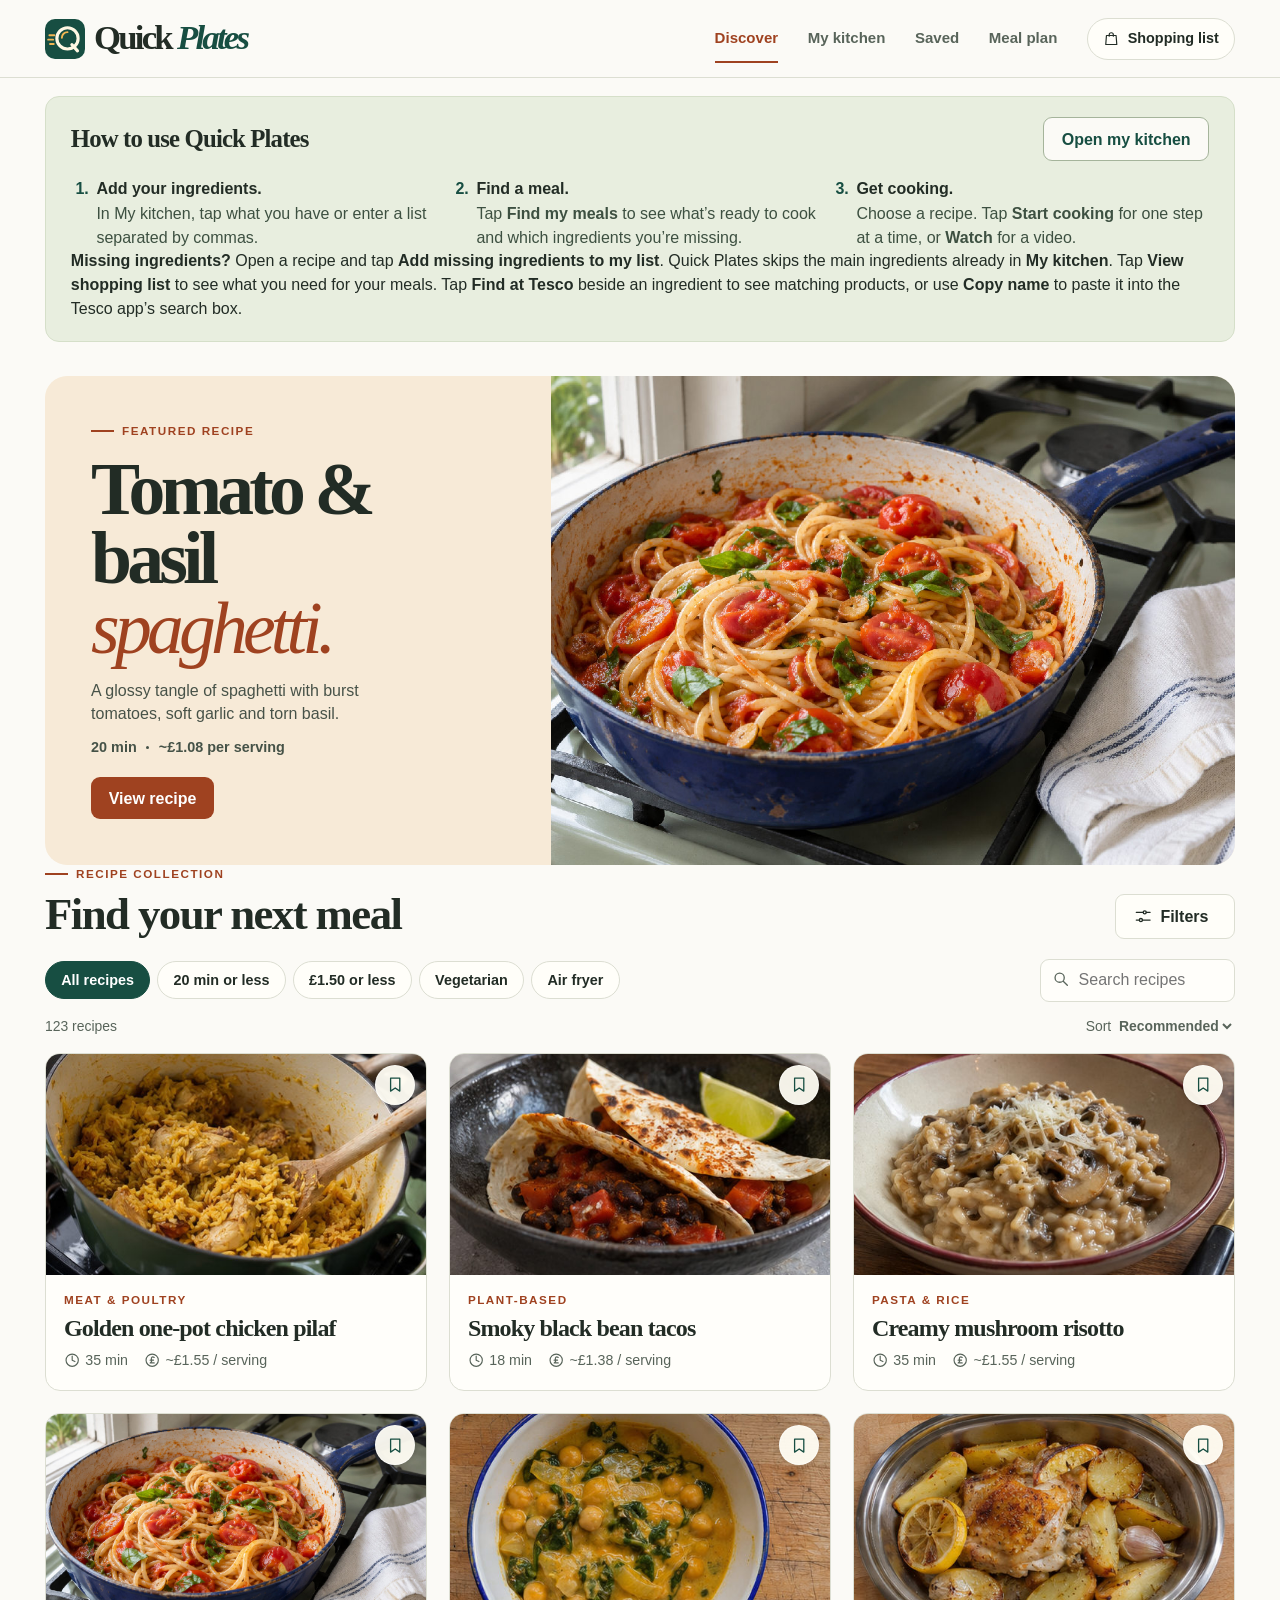
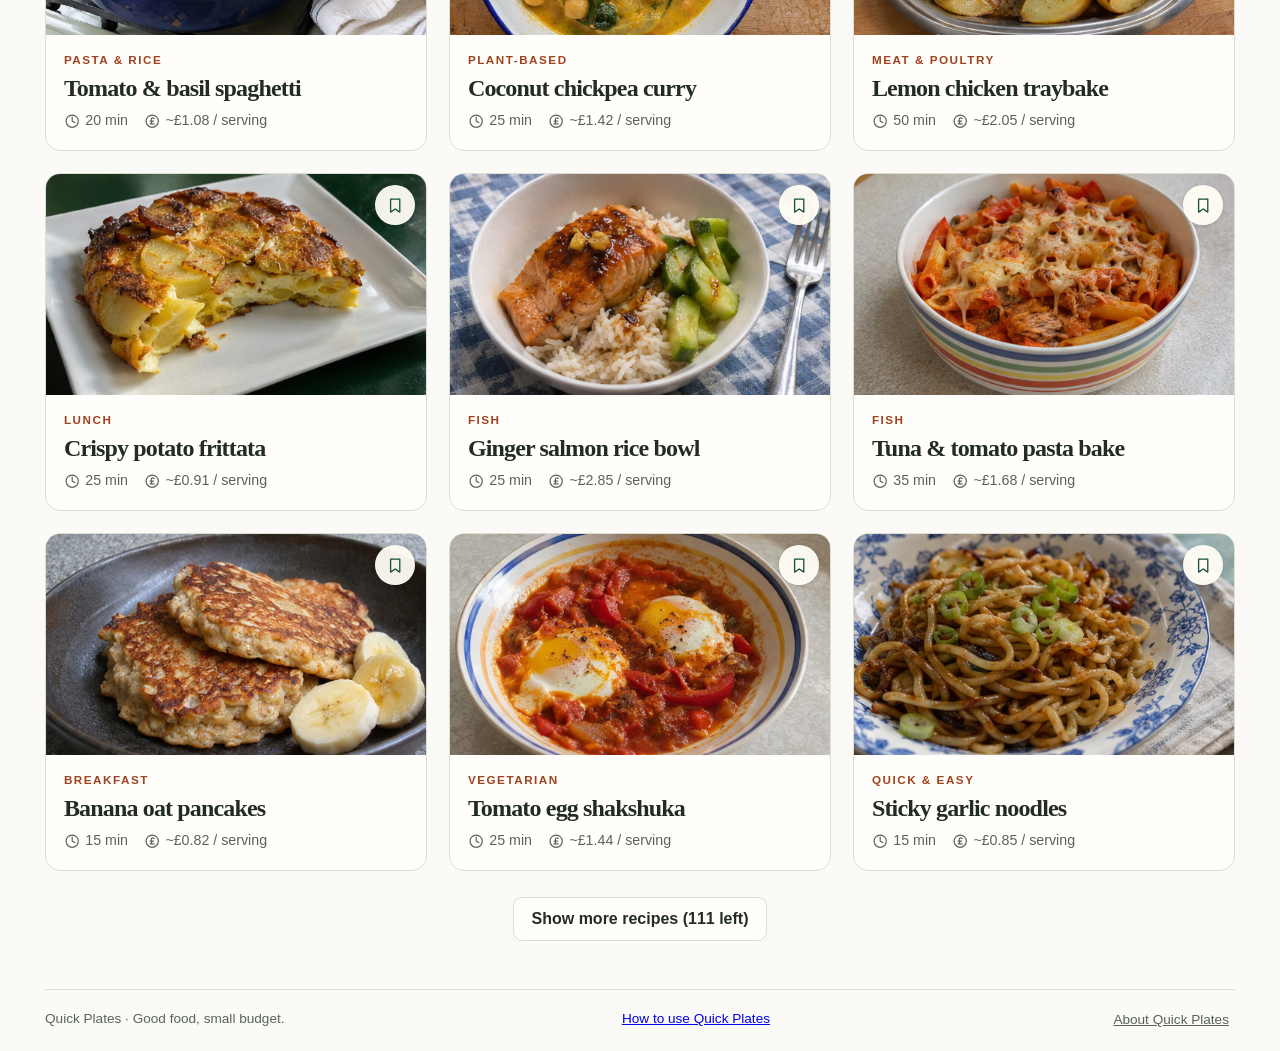
==== commit 4d4c9b1c: "Support Tesco product search and copying one ingredient for the grocery app" ====
--- a/index.html
+++ b/index.html
@@ -9,7 +9,7 @@
 <li><strong>Add your ingredients.</strong> In My kitchen, tap what you have or enter a list separated by commas.</li>
 <li><strong>Find a meal.</strong> Tap <b>Find my meals</b> to see what’s ready to cook and which ingredients you’re missing.</li>
 <li><strong>Get cooking.</strong> Choose a recipe. Tap <b>Start cooking</b> for one step at a time, or <b>Watch</b> for a video.</li>
-</ol><p><strong>Missing ingredients?</strong> Open a recipe and tap <b>Add missing ingredients to my list</b>. Quick Plates skips the main ingredients already in <b>My kitchen</b>. Tap <b>View shopping list</b> to see what you need for your meals. From there, tap <b>Copy ingredients to buy</b> and choose a supermarket.</p></section>
+</ol><p><strong>Missing ingredients?</strong> Open a recipe and tap <b>Add missing ingredients to my list</b>. Quick Plates skips the main ingredients already in <b>My kitchen</b>. Tap <b>View shopping list</b> to see what you need for your meals. Tap <b>Find at Tesco</b> beside an ingredient to see matching products, or use <b>Copy name</b> to paste it into the Tesco app’s search box.</p></section>
 <article class="hero"><div class="hero-copy"><div class="eyebrow">Featured recipe</div><h1>Tomato &amp; basil<br><em>spaghetti.</em></h1><p>A glossy tangle of spaghetti with burst tomatoes, soft garlic and torn basil.</p><div class="hero-meta">20 min <i></i> ~£1.08 per serving</div><button class="primary" data-open="101">View recipe</button></div><img class="hero-photo" src="images/101.jpg" alt="Tomato spaghetti with torn fresh basil" fetchpriority="high"></article>
 <section id="collection"><div class="section-head"><div><div class="eyebrow">Recipe collection</div><h2>Find your next meal</h2></div><button class="outline" id="filtersBtn"><span data-icon="sliders"></span> Filters <span id="filterN"></span></button></div><div class="browse"><div id="collections" class="scroll-chips"></div><label class="search"><span data-icon="search"></span><input id="recipeQuery" type="search" placeholder="Search recipes" aria-label="Search recipes"></label></div><div class="results-line"><span id="resultCount" role="status"></span><label>Sort <select id="sort" aria-label="Sort order"><option value="best">Recommended</option><option value="cheap">Lowest cost</option><option value="fast">Quickest</option></select></label></div><div id="results" class="grid"></div><button id="more" class="outline more">Show more recipes</button></section></div>
 <div id="subpage" hidden></div></main><footer class="wrap"><span>Quick Plates · Good food, small budget.</span><a href="guide.html">How to use Quick Plates</a><button data-about>About Quick Plates</button></footer><nav class="mobile-nav" id="mobileNav" aria-label="Mobile navigation"></nav>
--- a/styles.css
+++ b/styles.css
@@ -27,3 +27,6 @@
 .supermarket .actions{align-items:flex-end}
 .supermarket .actions small{display:block;max-width:24ch;margin-bottom:.4rem}
 .supermarket a.outline{display:inline-flex;text-decoration:none}
+
+.item-tools{display:flex;align-items:center;gap:.5rem}.item-tools a{color:var(--leaf)}
+@media(max-width:600px){.shoprow{flex-wrap:wrap}.shoprow .item-tools{order:1;width:100%;padding-left:2rem}.item-tools a,.item-tools button{display:inline-flex;align-items:center;min-height:44px}}
